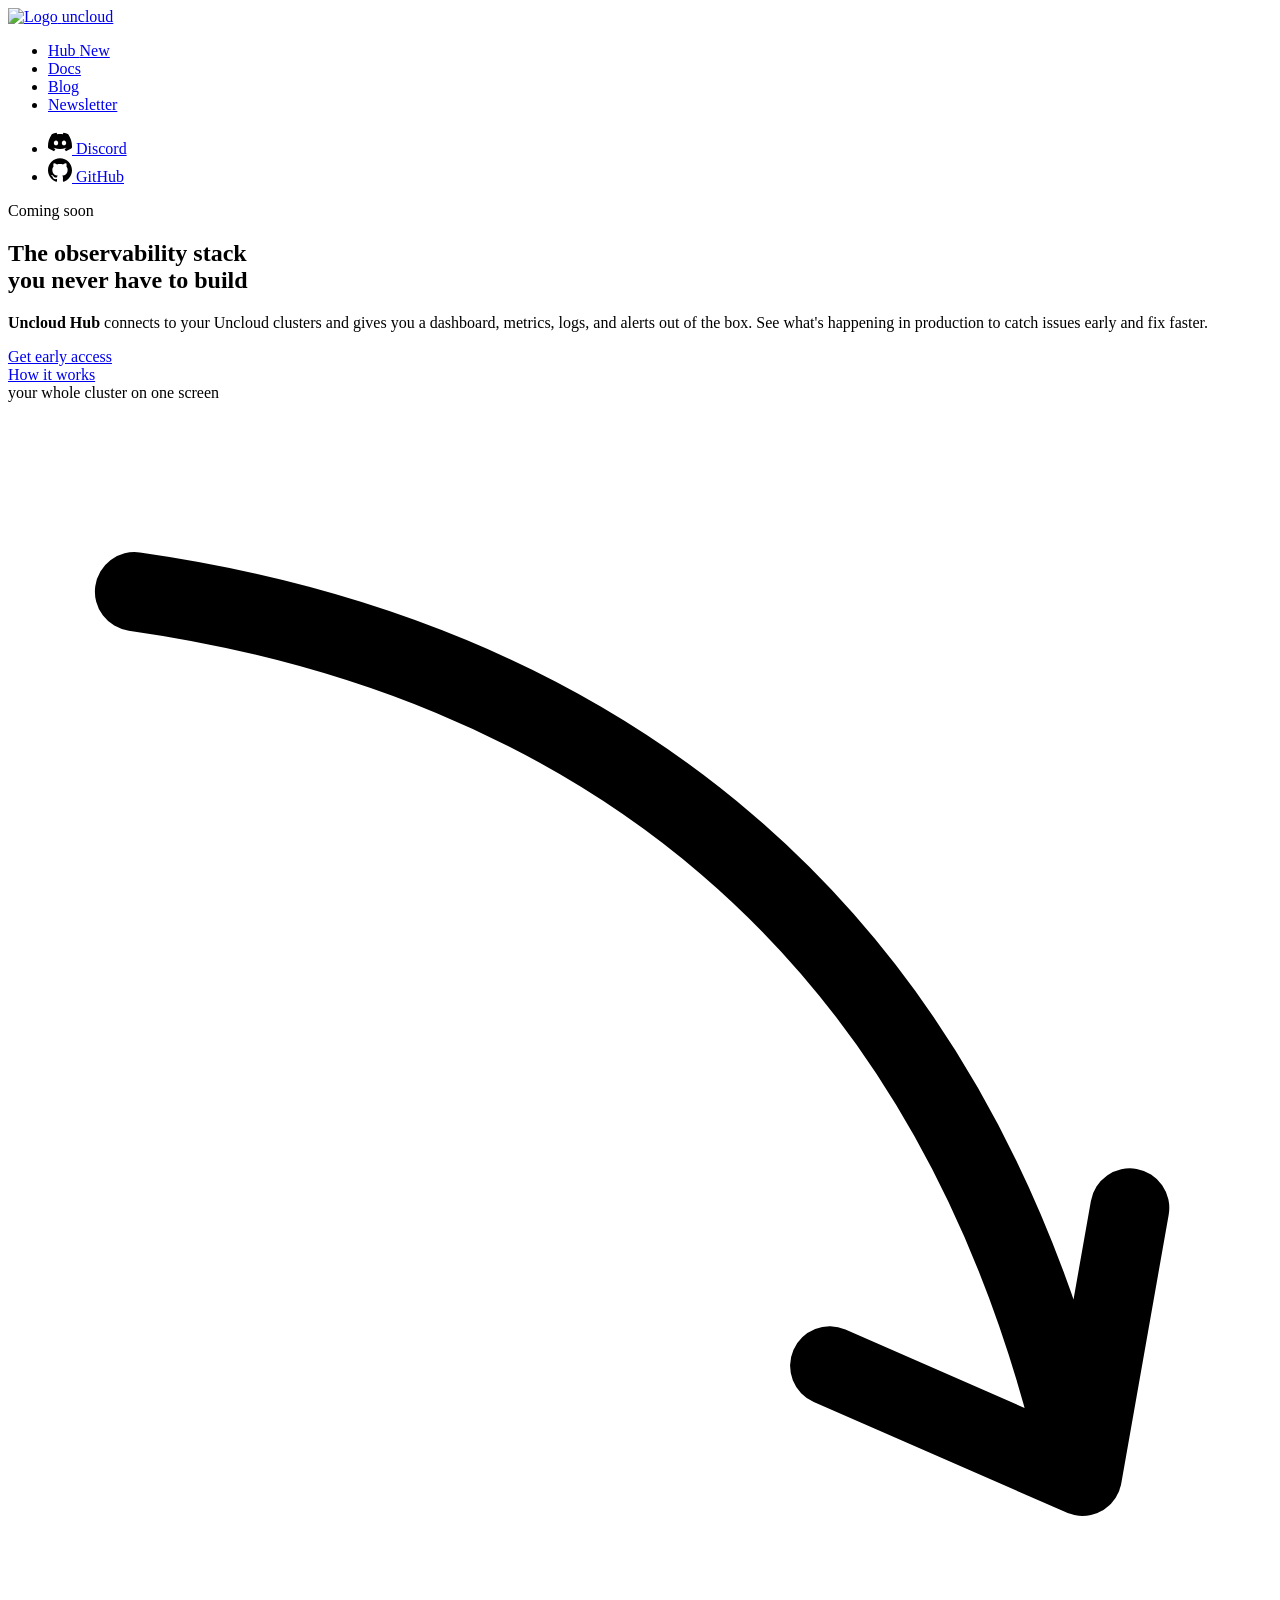
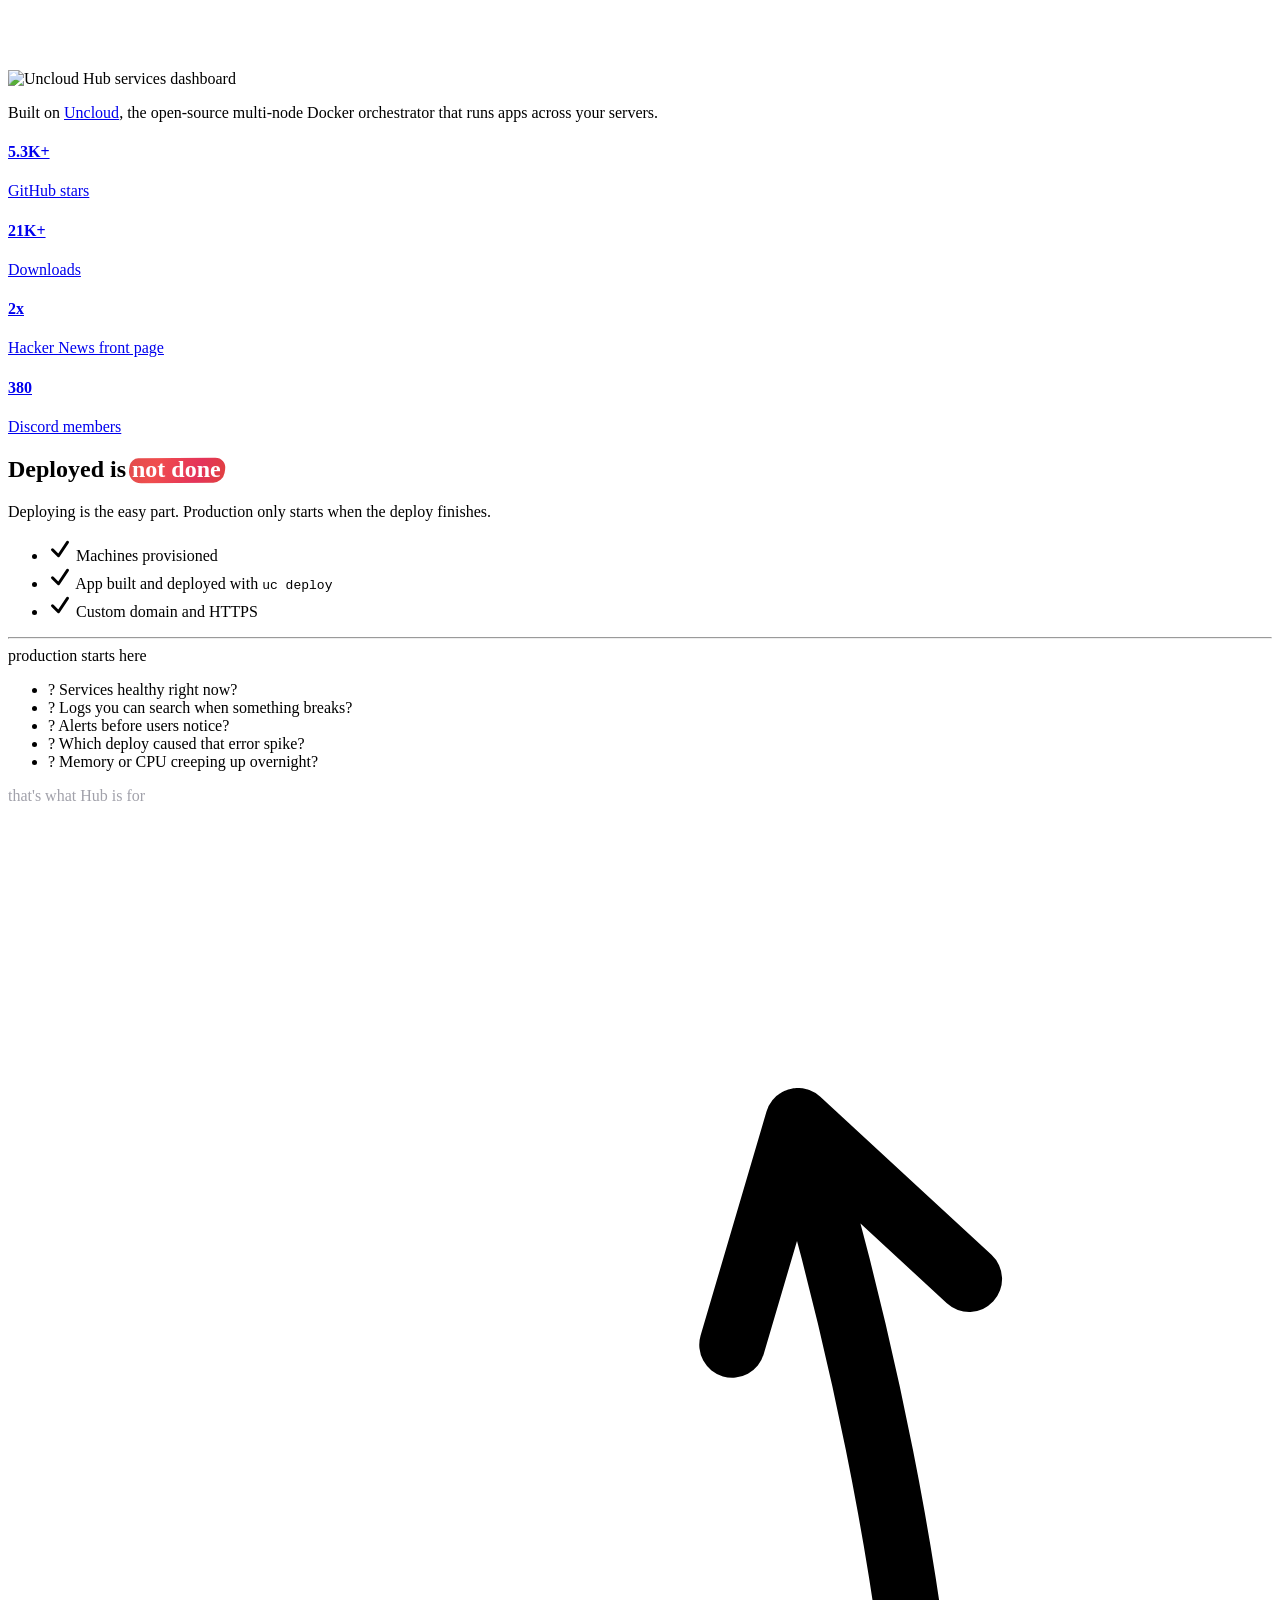
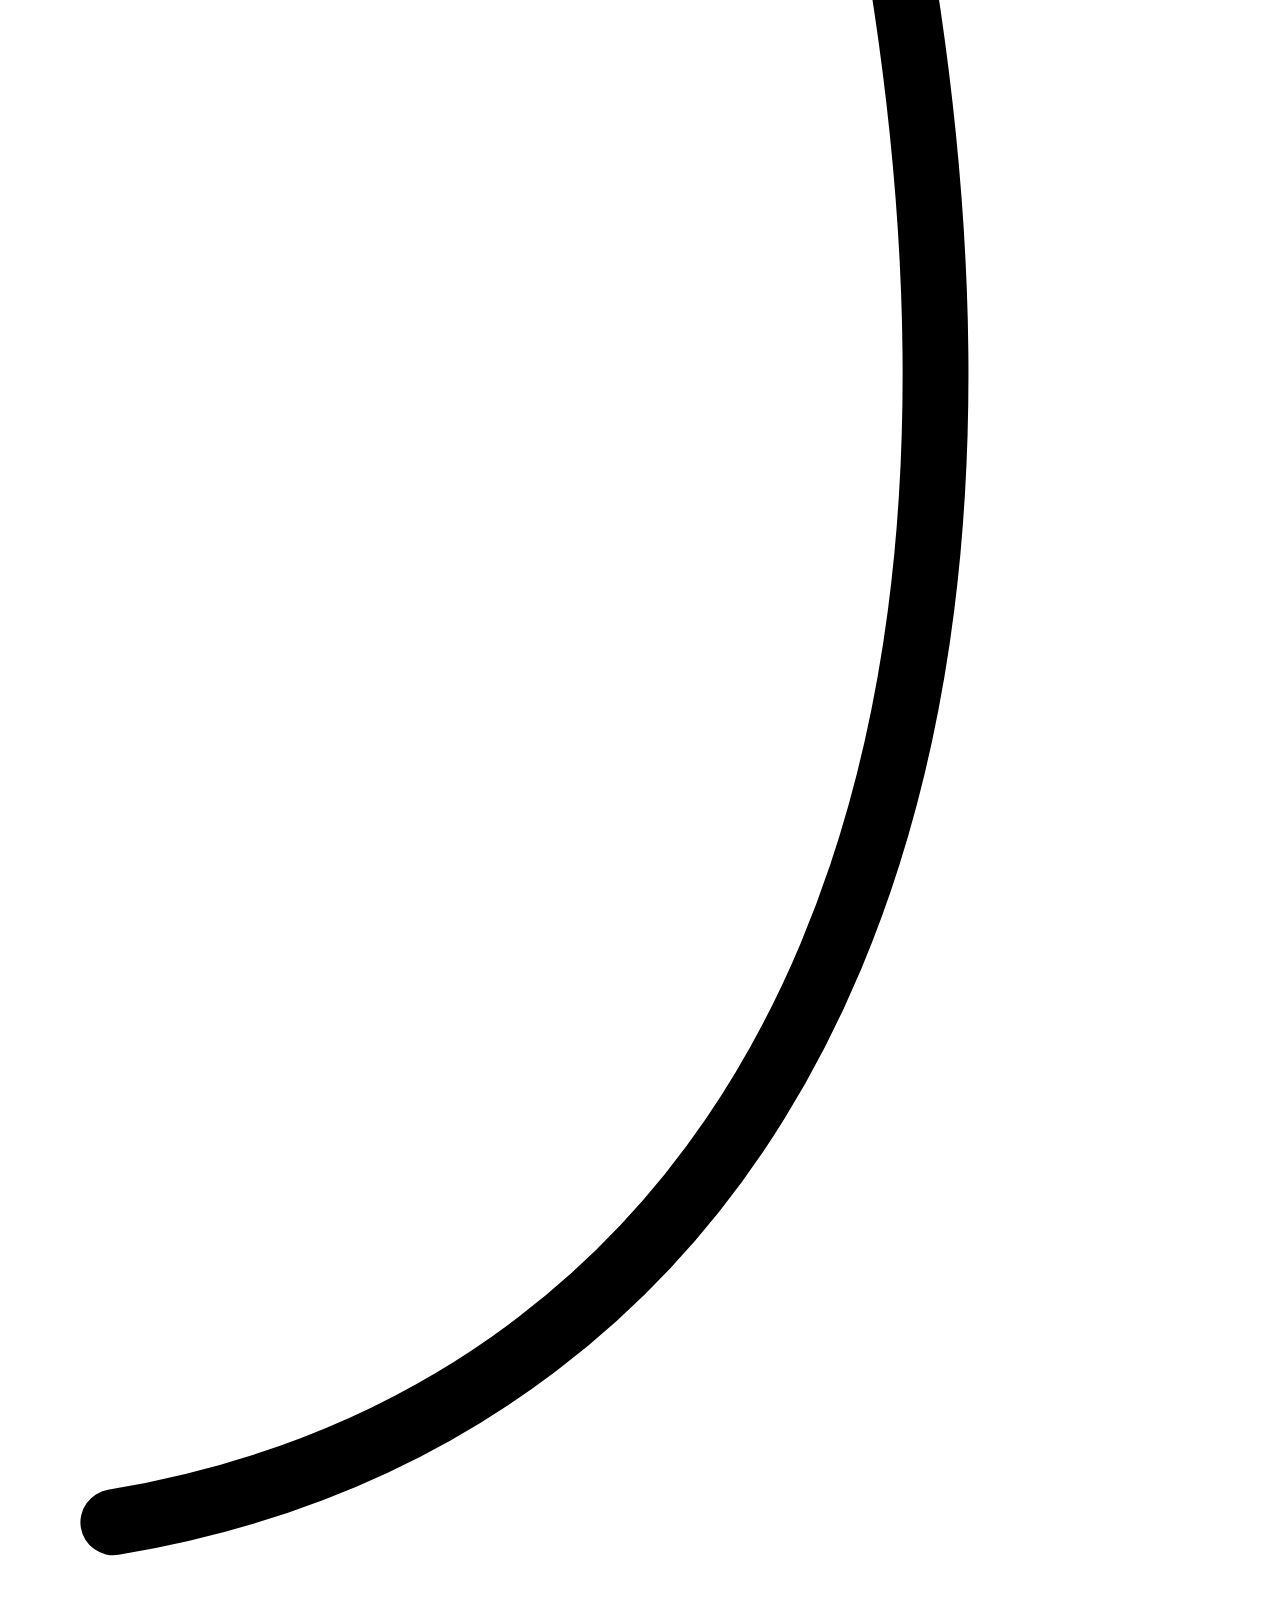
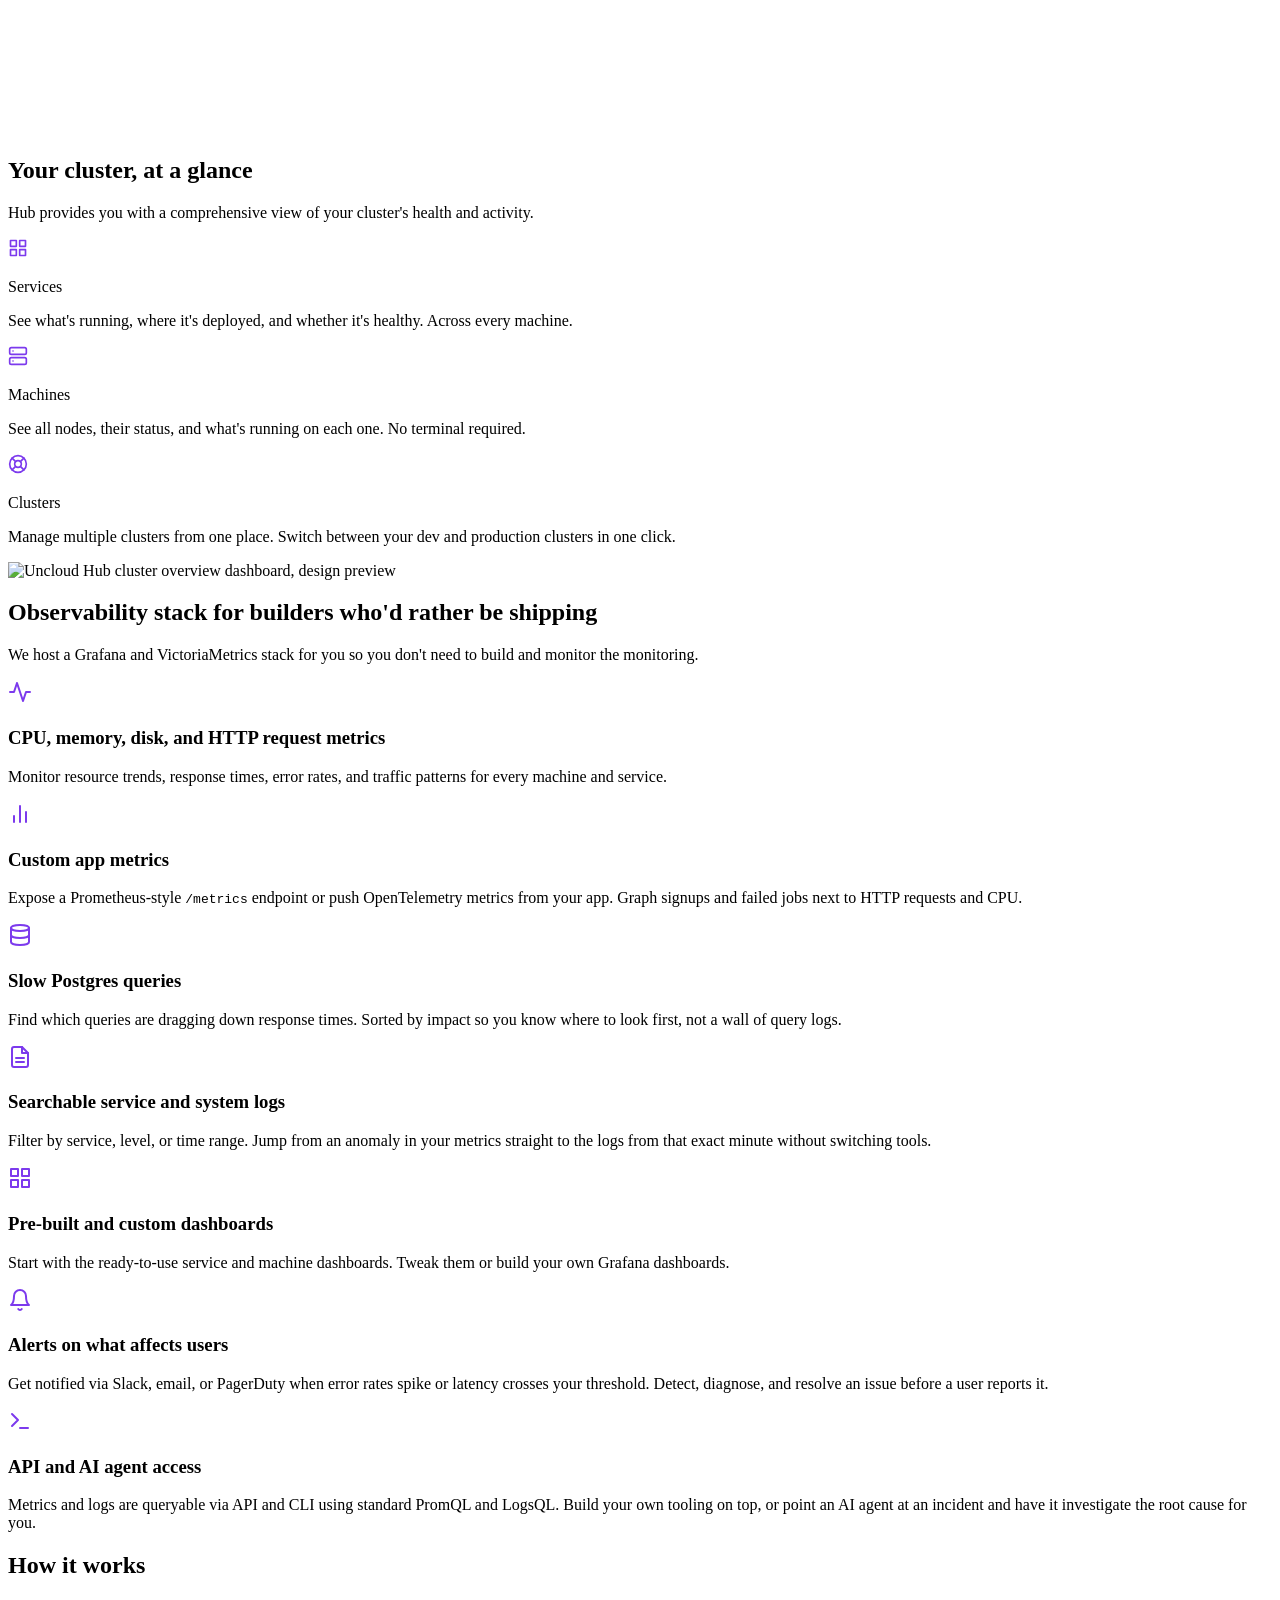
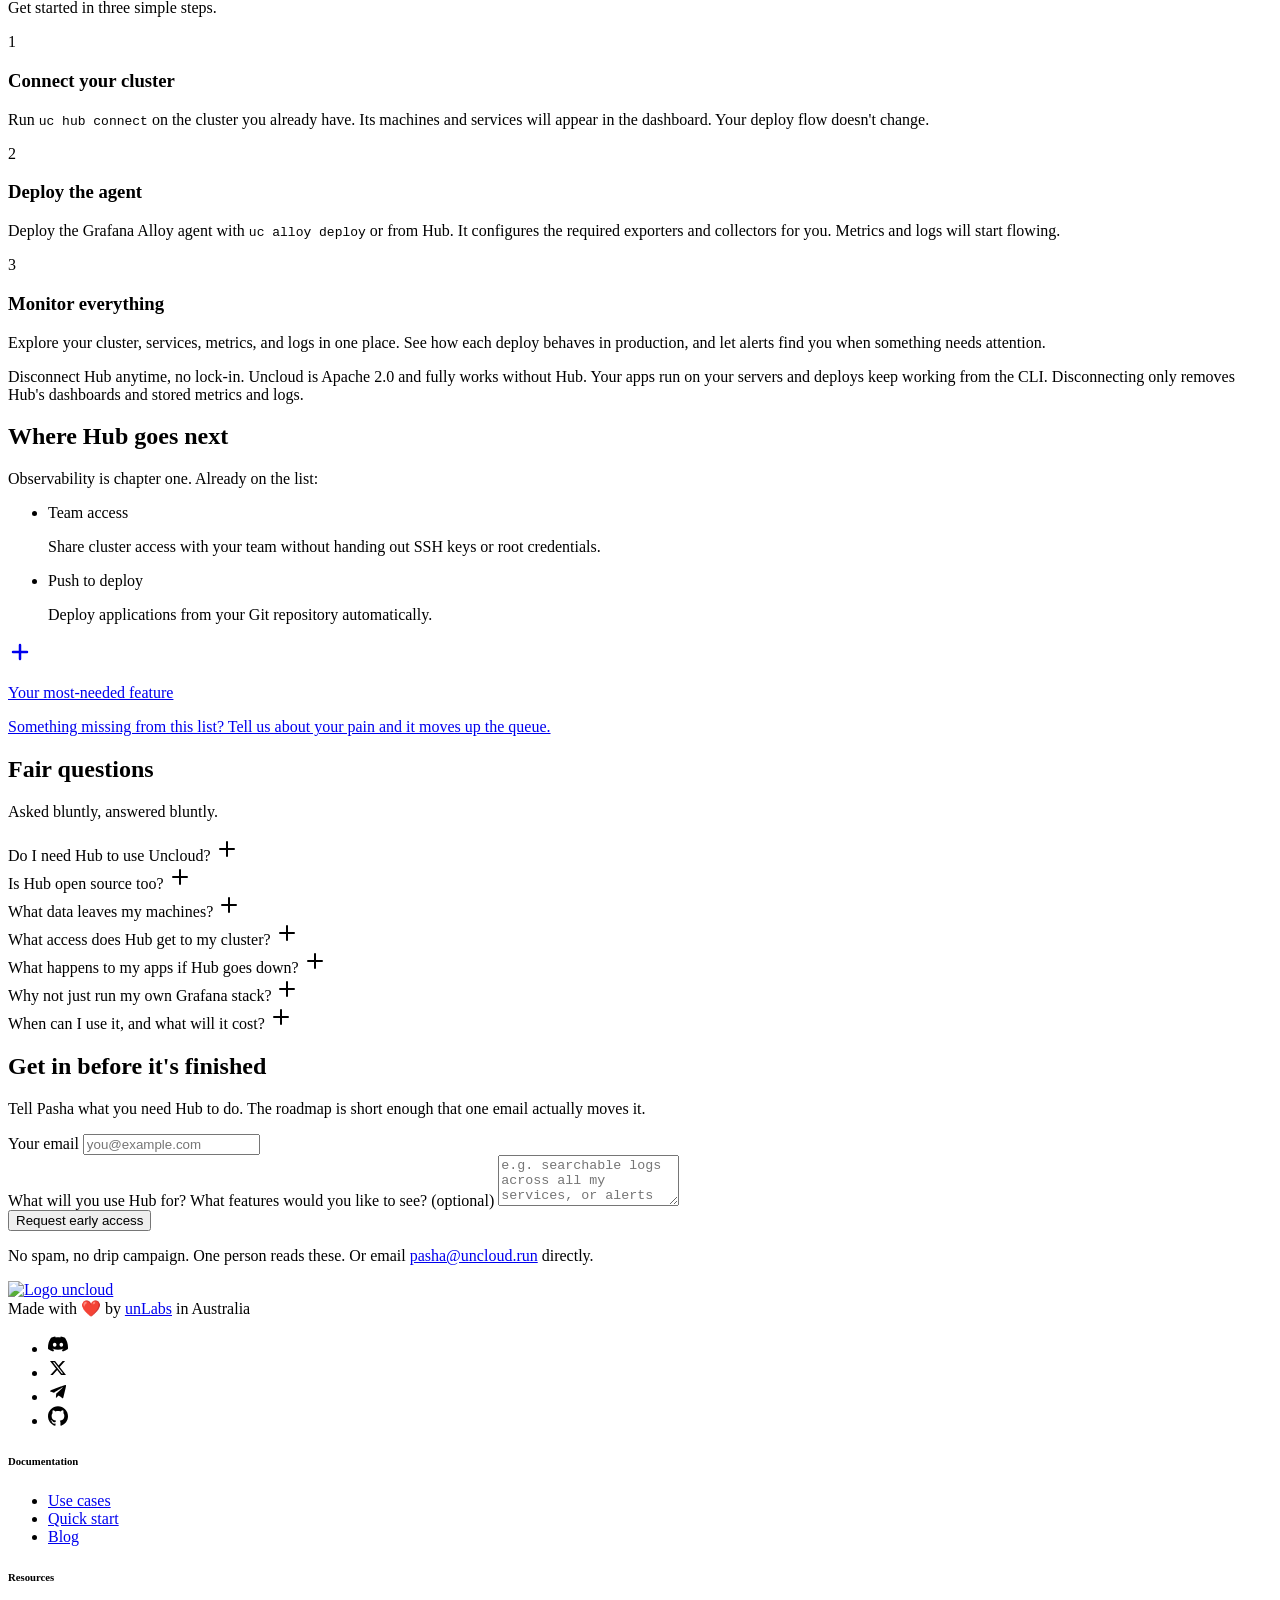
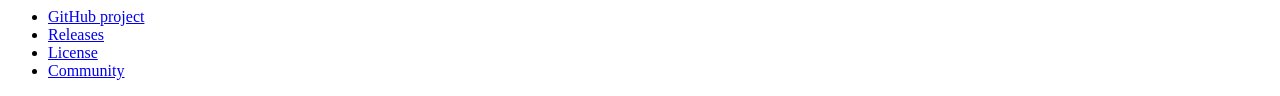
==== website/landing/hub.html @ d670d188 "website: add new Hub page" ====
<!DOCTYPE html>
<html lang="en">

<head>
    <meta charset="utf-8">
    <title>Uncloud Hub | The observability stack you never have to build</title>
    <meta name="description"
          content="Uncloud Hub will add a dashboard, metrics, logs, and alerts to the Uncloud clusters you already run. Skip the weekend of wiring Prometheus, Loki, and Grafana. Join the early access list.">
    <meta name="viewport" content="width=device-width,initial-scale=1">
    <link href="./style.css" rel="stylesheet">
    <link rel="apple-touch-icon" href="./images/apple-touch-icon.png" sizes="180x180"/>
    <link rel="icon" type="image/svg+xml" href="./images/logo.svg"/>
    <link rel="alternate icon" type="image/png" href="./images/favicon.png" sizes="96x96"/>

    <!-- OpenGraph tags for social media -->
    <meta property="og:title"
          content="Uncloud Hub | The observability stack you never have to build"/>
    <meta property="og:description"
          content="Uncloud Hub will add a dashboard, metrics, logs, and alerts to the Uncloud clusters you already run. Skip the weekend of wiring Prometheus, Loki, and Grafana. Join the early access list."/>
    <meta property="og:image" content="https://uncloud.run/images/logo-wide.png"/>
    <meta property="og:image:alt" content="Uncloud Hub - Observability for self-hosted apps"/>
    <meta property="og:url" content="https://uncloud.run/hub"/>
    <meta property="og:type" content="website"/>
    <meta property="og:site_name" content="Uncloud"/>
    <!-- Twitter card tags -->
    <meta property="twitter:domain" content="uncloud.run">
    <meta property="twitter:url" content="https://uncloud.run/hub">
    <meta name="twitter:card" content="summary_large_image">
    <meta name="twitter:title"
          content="Uncloud Hub | The observability stack you never have to build">
    <meta name="twitter:description"
          content="Uncloud Hub will add a dashboard, metrics, logs, and alerts to the Uncloud clusters you already run. Skip the weekend of wiring Prometheus, Loki, and Grafana. Join the early access list.">
    <meta name="twitter:image" content="https://uncloud.run/images/logo-wide.png">
    <meta name="twitter:image:alt" content="Uncloud Hub - Observability for self-hosted apps">
    <style>
        /* Prevent decorative inline SVGs from appearing full screen if styles fail to size them. */
        svg {
            max-width: 24px;
            max-height: 24px;
        }

        /* Decorative SVGs opt out of the guard above. */
        svg.svg-free {
            max-width: none;
            max-height: none;
        }

        /* Handwritten note variant for dark sections (overrides the .hw-note color). */
        .hw-note-light {
            color: #a1a1aa;
        }

        /* Red marker highlight: a hand-swiped stroke with uneven rounded edges.
           The isolation keeps the negative z-index swipe above section backgrounds. */
        .marker-red {
            position: relative;
            white-space: nowrap;
            color: #fff;
            isolation: isolate;
        }

        .marker-red::before {
            content: "";
            position: absolute;
            z-index: -1;
            inset: 0.08em -0.18em -0.02em -0.14em;
            background: linear-gradient(100deg,
            rgba(220, 38, 38, 0.82) 0%,
            rgba(239, 68, 68, 0.95) 28%,
            rgba(225, 29, 72, 0.9) 72%,
            rgba(220, 38, 38, 0.88) 100%);
            border-radius: 0.3em 0.5em 0.4em 0.6em;
            transform: skew(-10deg) rotate(-0.5deg);
        }

        html {
            scroll-behavior: smooth;
        }

        /* Hide the default disclosure marker on FAQ items across browsers. */
        details.faq-item > summary {
            list-style: none;
        }

        details.faq-item > summary::-webkit-details-marker {
            display: none;
        }

        details.faq-item[open] .faq-plus {
            transform: rotate(45deg);
        }
    </style>
</head>

<body class="font-inter antialiased bg-white text-zinc-900 tracking-tight">

<!-- Page wrapper -->
<div class="flex flex-col min-h-screen overflow-hidden supports-[overflow:clip]:overflow-clip">

    <!-- Site header -->
    <header class="absolute top-2 md:top-6 w-full z-30">
        <div class="max-w-6xl mx-auto px-4 sm:px-6">
            <div class="flex items-center justify-between h-14">
                <!-- Site branding -->
                <div class="shrink-0 mr-4">
                    <a class="flex items-center" href="/">
                        <img class="w-8 h-8 rounded-lg shadow-sm shadow-zinc-950/20" src="./images/logo.svg" alt="Logo"
                             width="32" height="32">
                        <span class="ml-2 font-semibold text-lg text-zinc-900">uncloud</span>
                    </a>
                </div>

                <!-- Navigation links -->
                <nav class="flex grow">
                    <!-- Left side navigation -->
                    <ul class="flex items-center">
                        <li>
                            <a class="text-sm font-medium text-zinc-500 hover:text-zinc-900 px-2 sm:px-5 py-2 transition inline-flex items-center"
                               href="/hub">
                                Hub
                                <span class="inline-block ml-1 -translate-y-1.5 -rotate-[8deg] text-[10px] font-semibold uppercase tracking-wide text-violet-700 bg-violet-100 px-1.5 py-0.5 rounded">
                                    New
                                </span>
                            </a>
                        </li>
                        <li>
                            <a class="text-sm font-medium text-zinc-500 hover:text-zinc-900 px-2 sm:px-5 py-2 transition"
                               href="/docs">Docs</a>
                        </li>
                        <li>
                            <a class="text-sm font-medium text-zinc-500 hover:text-zinc-900 px-2 sm:px-5 py-2 transition"
                               href="/blog">Blog</a>
                        </li>
                        <!-- Hidden on small screens to keep the nav from overflowing at 390px. -->
                        <li class="hidden md:block">
                            <a class="text-sm font-medium text-zinc-500 hover:text-zinc-900 px-2 sm:px-5 py-2 transition"
                               href="https://psviderski.substack.com/" target="_blank">Newsletter</a>
                        </li>
                    </ul>
                    <!-- Right side navigation -->
                    <ul class="flex grow justify-end items-center shrink-0">
                        <li>
                            <a class="text-sm font-medium text-zinc-500 hover:text-zinc-900 px-2 sm:px-5 py-2 flex items-center transition"
                               href="https://discord.gg/eR35KQJhPu">
                                <svg class="w-4 h-4 sm:mr-1 fill-current" xmlns="http://www.w3.org/2000/svg"
                                     viewBox="0 0 24 24">
                                    <path d="M20.317 4.3698a19.7913 19.7913 0 00-4.8851-1.5152.0741.0741 0 00-.0785.0371c-.211.3753-.4447.8648-.6083 1.2495-1.8447-.2762-3.68-.2762-5.4868 0-.1636-.3933-.4058-.8742-.6177-1.2495a.077.077 0 00-.0785-.037 19.7363 19.7363 0 00-4.8852 1.515.0699.0699 0 00-.0321.0277C.5334 9.0458-.319 13.5799.0992 18.0578a.0824.0824 0 00.0312.0561c2.0528 1.5076 4.0413 2.4228 5.9929 3.0294a.0777.0777 0 00.0842-.0276c.4616-.6304.8731-1.2952 1.226-1.9942a.076.076 0 00-.0416-.1057c-.6528-.2476-1.2743-.5495-1.8722-.8923a.077.077 0 01-.0076-.1277c.1258-.0943.2517-.1923.3718-.2914a.0743.0743 0 01.0776-.0105c3.9278 1.7933 8.18 1.7933 12.0614 0a.0739.0739 0 01.0785.0095c.1202.099.246.1981.3728.2924a.077.077 0 01-.0066.1276 12.2986 12.2986 0 01-1.873.8914.0766.0766 0 00-.0407.1067c.3604.698.7719 1.3628 1.225 1.9932a.076.076 0 00.0842.0286c1.961-.6067 3.9495-1.5219 6.0023-3.0294a.077.077 0 00.0313-.0552c.5004-5.177-.8382-9.6739-3.5485-13.6604a.061.061 0 00-.0312-.0286zM8.02 15.3312c-1.1825 0-2.1569-1.0857-2.1569-2.419 0-1.3332.9555-2.4189 2.157-2.4189 1.2108 0 2.1757 1.0952 2.1568 2.419 0 1.3332-.9555 2.4189-2.1569 2.4189zm7.9748 0c-1.1825 0-2.1569-1.0857-2.1569-2.419 0-1.3332.9554-2.4189 2.1569-2.4189 1.2108 0 2.1757 1.0952 2.1568 2.419 0 1.3332-.946 2.4189-2.1568 2.4189Z"/>
                                </svg>
                                <span class="ml-1 hidden sm:inline">Discord</span>
                            </a>
                        </li>
                        <li>
                            <a class="text-sm font-medium text-zinc-500 hover:text-zinc-900 px-1 sm:px-5 py-2 flex items-center transition"
                               href="https://github.com/psviderski/uncloud">
                                <svg class="w-4 h-4 sm:mr-1 fill-current" xmlns="http://www.w3.org/2000/svg"
                                     viewBox="0 0 24 24">
                                    <path d="M12 .297c-6.63 0-12 5.373-12 12 0 5.303 3.438 9.8 8.205 11.385.6.113.82-.258.82-.577 0-.285-.01-1.04-.015-2.04-3.338.724-4.042-1.61-4.042-1.61C4.422 18.07 3.633 17.7 3.633 17.7c-1.087-.744.084-.729.084-.729 1.205.084 1.838 1.236 1.838 1.236 1.07 1.835 2.809 1.305 3.495.998.108-.776.417-1.305.76-1.605-2.665-.3-5.466-1.332-5.466-5.93 0-1.31.465-2.38 1.235-3.22-.135-.303-.54-1.523.105-3.176 0 0 1.005-.322 3.3 1.23.96-.267 1.98-.399 3-.405 1.02.006 2.04.138 3 .405 2.28-1.552 3.285-1.23 3.285-1.23.645 1.653.24 2.873.12 3.176.765.84 1.23 1.91 1.23 3.22 0 4.61-2.805 5.625-5.475 5.92.42.36.81 1.096.81 2.22 0 1.606-.015 2.896-.015 3.286 0 .315.21.69.825.57C20.565 22.092 24 17.592 24 12.297c0-6.627-5.373-12-12-12"/>
                                </svg>
                                <span class="ml-1 hidden sm:inline">GitHub</span>
                                <!-- Populated only when the star count is successfully fetched from the GitHub API. -->
                                <span class="js-github-stars text-zinc-400 ml-1 hidden sm:inline tabular-nums"></span>
                            </a>
                        </li>
                    </ul>
                </nav>
            </div>
        </div>
    </header>

    <!-- Page content -->
    <main class="grow">

        <!-- Hero -->
        <section
                class="relative before:absolute before:inset-0 before:h-80 before:pointer-events-none before:bg-gradient-to-b before:from-zinc-100 before:-z-10">
            <div class="pt-32 pb-12 md:pt-40 md:pb-20">
                <!-- Section content -->
                <div class="px-4 sm:px-6">
                    <div class="max-w-3xl mx-auto">
                        <div class="text-center pb-12 md:pb-16">
                            <!-- Eyebrow -->
                            <!-- Eyebrow: quiet tracked mono kicker, no container. -->
                            <p class="mb-5 font-mono text-xs font-medium uppercase tracking-[0.25em] text-violet-600">
                                Coming soon
                            </p>
                            <h1 class="font-inter-tight text-4xl md:text-6xl font-extrabold bg-clip-text text-transparent bg-gradient-to-r from-zinc-500 via-zinc-900 to-zinc-900 pb-4">
                                The observability stack<br class="max-md:hidden">
                                <span class="text-violet-600">you never have to build</span>
                            </h1>
                            <p class="text-lg text-zinc-500 mb-8">
                                <b>Uncloud Hub</b> connects to your Uncloud clusters and gives you a dashboard,
                                metrics, logs, and alerts out of the box. See what's happening in production to catch
                                issues early and fix faster.
                            </p>
                            <div class="max-w-xs mx-auto sm:max-w-none sm:inline-flex sm:justify-center space-y-4 sm:space-y-0 sm:space-x-4">
                                <div>
                                    <a class="btn text-zinc-100 bg-zinc-900 hover:bg-zinc-800 w-full shadow"
                                       href="#early-access">
                                        Get early access
                                    </a>
                                </div>
                                <div>
                                    <a class="btn text-zinc-600 bg-white hover:text-zinc-900 w-full shadow flex items-center justify-center"
                                       href="#how-it-works">
                                        How it works
                                    </a>
                                </div>
                            </div>
                        </div>
                    </div>
                </div>

                <!-- Hero image -->
                <div class="max-w-6xl mx-auto px-4 sm:px-6 pb-12 md:pb-20">
                    <div class="flex justify-center relative before:absolute before:-top-12 before:w-96 before:h-96 before:bg-violet-700 before:opacity-[.15] before:rounded-full before:blur-3xl before:-z-10">
                        <div class="hidden md:block absolute -top-9 left-16 lg:left-32 z-10">
                            <span class="hw-note inline-block -rotate-3 text-zinc-600">your whole cluster on one screen</span>
                            <svg class="svg-free inline-block w-10 h-10 ml-1 translate-y-4 text-zinc-400"
                                 viewBox="0 0 40 40" fill="none" xmlns="http://www.w3.org/2000/svg" aria-hidden="true">
                                <path d="M4 6c14 2 26 10 30 28M34 34l-8-3.5M34 34l1.5-8.5" stroke="currentColor"
                                      stroke-width="2.5" stroke-linecap="round" stroke-linejoin="round"></path>
                            </svg>
                        </div>
                        <img class="rounded-lg shadow-2xl" src="./images/hub-hero.webp" width="2560" height="1520"
                             alt="Uncloud Hub services dashboard">
                    </div>
                </div>

                <!-- Trust / stats -->
                <div class="max-w-6xl mx-auto px-4 sm:px-6">
                    <p class="text-center text-base text-zinc-500 mb-8">
                        Built on <a class="underline hover:text-zinc-900" href="/">Uncloud</a>,
                        the open-source multi-node Docker orchestrator that runs apps across your servers.
                    </p>
                    <div class="max-w-sm mx-auto grid grid-cols-2 gap-8 sm:gap-12 md:grid-cols-4 md:-mx-5 md:gap-0 items-start md:max-w-none">

                        <!-- GitHub stars -->
                        <a href="https://github.com/psviderski/uncloud" target="_blank" rel="noopener"
                           class="group block relative text-center md:px-5 after:hidden md:after:block after:absolute after:right-0 after:top-1/2 after:-translate-y-1/2 after:w-px after:h-8 after:border-l after:border-zinc-300 after:border-dashed last:after:hidden">
                            <h4 class="font-inter-tight text-2xl md:text-3xl font-bold tabular-nums mb-2"><span
                                    x-data="counter(githubStarsK)" x-text="counterValue">5.3</span>K+</h4>
                            <p class="text-zinc-500 transition-colors group-hover:text-zinc-800">GitHub
                                stars</p>
                        </a>

                        <!-- Downloads -->
                        <a href="https://github.com/psviderski/uncloud/releases" target="_blank" rel="noopener"
                           class="group block relative text-center md:px-5 after:hidden md:after:block after:absolute after:right-0 after:top-1/2 after:-translate-y-1/2 after:w-px after:h-8 after:border-l after:border-zinc-300 after:border-dashed last:after:hidden">
                            <h4 class="font-inter-tight text-2xl md:text-3xl font-bold tabular-nums mb-2"><span
                                    x-data="counter(downloadsK)" x-text="counterValue">21</span>K+</h4>
                            <p class="text-zinc-500 transition-colors group-hover:text-zinc-800">Downloads</p>
                        </a>

                        <!-- Hacker News front-page -->
                        <a href="https://hn.algolia.com/?q=uncloud" target="_blank" rel="noopener"
                           class="group block relative text-center md:px-5 after:hidden md:after:block after:absolute after:right-0 after:top-1/2 after:-translate-y-1/2 after:w-px after:h-8 after:border-l after:border-zinc-300 after:border-dashed last:after:hidden">
                            <h4 class="font-inter-tight text-2xl md:text-3xl font-bold tabular-nums mb-2"><span
                                    x-data="counter(2)" x-text="counterValue">2</span>x</h4>
                            <p class="text-zinc-500 transition-colors group-hover:text-zinc-800">Hacker News
                                front page</p>
                        </a>

                        <!-- Discord members. -->
                        <a href="https://uncloud.run/discord" target="_blank" rel="noopener"
                           class="group block relative text-center md:px-5 after:hidden md:after:block after:absolute after:right-0 after:top-1/2 after:-translate-y-1/2 after:w-px after:h-8 after:border-l after:border-zinc-300 after:border-dashed last:after:hidden">
                            <h4 class="font-inter-tight text-2xl md:text-3xl font-bold tabular-nums mb-2"><span
                                    x-data="counter(380)" x-text="counterValue">380</span></h4>
                            <p class="text-zinc-500 transition-colors group-hover:text-zinc-800">Discord
                                members</p>
                        </a>

                    </div>

                </div>
            </div>
        </section>

        <!-- Day-2 problem: deploying is the easy part, running it is the job. -->
        <section id="not-done" class="relative bg-zinc-900">
            <div class="py-12 md:py-20">
                <div class="max-w-6xl mx-auto px-4 sm:px-6">

                    <!-- Section heading -->
                    <div class="max-w-3xl mx-auto text-center pb-12 md:pb-16">
                        <h2 class="font-inter-tight text-3xl md:text-4xl font-bold text-zinc-100 mb-4">
                            Deployed is <span class="marker-red">not done</span>
                        </h2>
                        <p class="text-lg text-zinc-400">
                            Deploying is the easy part. Production only starts when the deploy finishes.
                        </p>
                    </div>

                    <!-- Launch checklist: setup complete, running it wide open. -->
                    <div class="max-w-xl mx-auto">
                        <div class="rounded-2xl border border-zinc-700/60 bg-zinc-950 overflow-hidden">

                            <!-- The easy part: checked off. -->
                            <ul class="px-5 sm:px-8 py-6 space-y-4">
                                <li class="flex items-center gap-3.5">
                                    <span class="w-7 flex items-center justify-center shrink-0"
                                          aria-hidden="true">
                                        <svg class="w-4 h-4 text-green-400" fill="none" viewBox="0 0 24 24"
                                             stroke="currentColor" stroke-width="3"><path stroke-linecap="round"
                                                                                          stroke-linejoin="round"
                                                                                          d="M4.5 12.75l6 6 9-13.5"/></svg>
                                    </span>
                                    <span class="text-zinc-400">Machines provisioned</span>
                                </li>
                                <li class="flex items-center gap-3.5">
                                    <span class="w-7 flex items-center justify-center shrink-0"
                                          aria-hidden="true">
                                        <svg class="w-4 h-4 text-green-400" fill="none" viewBox="0 0 24 24"
                                             stroke="currentColor" stroke-width="3"><path stroke-linecap="round"
                                                                                          stroke-linejoin="round"
                                                                                          d="M4.5 12.75l6 6 9-13.5"/></svg>
                                    </span>
                                    <span class="text-zinc-400">App built and deployed with
                                        <code class="font-mono text-[13px] text-zinc-300 bg-zinc-800 border border-zinc-700 rounded px-1.5 py-0.5 whitespace-nowrap">uc deploy</code>
                                    </span>
                                </li>
                                <li class="flex items-center gap-3.5">
                                    <span class="w-7 flex items-center justify-center shrink-0"
                                          aria-hidden="true">
                                        <svg class="w-4 h-4 text-green-400" fill="none" viewBox="0 0 24 24"
                                             stroke="currentColor" stroke-width="3"><path stroke-linecap="round"
                                                                                          stroke-linejoin="round"
                                                                                          d="M4.5 12.75l6 6 9-13.5"/></svg>
                                    </span>
                                    <span class="text-zinc-400">Custom domain and HTTPS</span>
                                </li>
                            </ul>

                            <!-- Divider: where the setup guide ends and running in production begins. -->
                            <div class="relative">
                                <hr class="border-t border-dashed border-zinc-700" aria-hidden="true">
                                <span class="absolute left-1/2 top-1/2 -translate-x-1/2 -translate-y-1/2 whitespace-nowrap rounded-full border border-red-500/30 bg-[#200f11] px-3 py-1 font-inter-tight text-[11px] font-semibold uppercase tracking-widest text-red-400">
                                    production starts here
                                </span>
                            </div>

                            <!-- The real work: still open questions. -->
                            <ul class="px-5 sm:px-8 pt-8 pb-6 space-y-4 bg-red-500/5">
                                <li class="flex items-center gap-3.5">
                                    <span class="w-7 flex items-center justify-center shrink-0 text-lg font-semibold text-red-400 leading-none"
                                          aria-hidden="true">?</span>
                                    <span class="text-zinc-100 font-medium">Services healthy right now?</span>
                                </li>
                                <li class="flex items-center gap-3.5">
                                    <span class="w-7 flex items-center justify-center shrink-0 text-lg font-semibold text-red-400 leading-none"
                                          aria-hidden="true">?</span>
                                    <span class="text-zinc-100 font-medium">Logs you can search when something breaks?</span>
                                </li>
                                <li class="flex items-center gap-3.5">
                                    <span class="w-7 flex items-center justify-center shrink-0 text-lg font-semibold text-red-400 leading-none"
                                          aria-hidden="true">?</span>
                                    <span class="text-zinc-100 font-medium">Alerts before users notice?</span>
                                </li>
                                <li class="flex items-center gap-3.5">
                                    <span class="w-7 flex items-center justify-center shrink-0 text-lg font-semibold text-red-400 leading-none"
                                          aria-hidden="true">?</span>
                                    <span class="text-zinc-100 font-medium">Which deploy caused that error spike?</span>
                                </li>
                                <li class="flex items-center gap-3.5">
                                    <span class="w-7 flex items-center justify-center shrink-0 text-lg font-semibold text-red-400 leading-none"
                                          aria-hidden="true">?</span>
                                    <span class="text-zinc-100 font-medium">Memory or CPU creeping up overnight?</span>
                                </li>
                            </ul>
                        </div>

                        <!-- Handwritten bridge: an arrow from the note up into the open questions. -->
                        <p class="relative text-center mt-5">
                            <span class="hw-note hw-note-light inline-block -rotate-2">that's what Hub is for</span>
                            <svg class="svg-free absolute left-1/2 bottom-1 ml-[7.5rem] w-12 h-24 text-zinc-400"
                                 viewBox="0 0 48 96" fill="none" xmlns="http://www.w3.org/2000/svg" aria-hidden="true">
                                <path d="M4 88c24-4 40-28 26-76M30 12l-2.5 8.5M30 12l6.5 6" stroke="currentColor"
                                      stroke-width="2.5" stroke-linecap="round" stroke-linejoin="round"/>
                            </svg>
                        </p>
                    </div>

                </div>
            </div>
        </section>

        <!-- Dashboard overview: what Hub shows you. -->
        <section class="relative bg-white">
            <div class="py-12 md:py-20">
                <div class="max-w-6xl mx-auto px-4 sm:px-6">
                    <div class="max-w-3xl mx-auto text-center pb-12 md:pb-16">
                        <h2 class="font-inter-tight text-3xl md:text-4xl font-bold text-zinc-900 mb-4">
                            Your cluster, at a glance
                        </h2>
                        <p class="text-lg text-zinc-500">
                            Hub provides you with a comprehensive view of your cluster's health and activity.
                        </p>
                    </div>
                    <div class="grid md:grid-cols-[2fr_4.5fr] gap-10 md:gap-16 items-center">
                        <!-- Left: feature list -->
                        <div class="flex flex-col gap-8">
                            <div class="flex items-start gap-4">
                                <div class="w-11 h-11 rounded-xl bg-violet-100 flex items-center justify-center shrink-0">
                                    <svg width="20" height="20" viewBox="0 0 24 24" fill="none" stroke="#7c3aed"
                                         stroke-width="2" stroke-linecap="round" stroke-linejoin="round">
                                        <rect x="3" y="3" width="7" height="7"/>
                                        <rect x="14" y="3" width="7" height="7"/>
                                        <rect x="3" y="14" width="7" height="7"/>
                                        <rect x="14" y="14" width="7" height="7"/>
                                    </svg>
                                </div>
                                <div>
                                    <p class="font-inter-tight font-semibold text-zinc-900 mb-1">Services</p>
                                    <p class="text-sm text-zinc-500 leading-relaxed">See what's running, where it's
                                        deployed, and whether it's healthy. Across every machine.</p>
                                </div>
                            </div>
                            <div class="flex items-start gap-4">
                                <div class="w-11 h-11 rounded-xl bg-violet-100 flex items-center justify-center shrink-0">
                                    <svg width="20" height="20" viewBox="0 0 24 24" fill="none" stroke="#7c3aed"
                                         stroke-width="2" stroke-linecap="round" stroke-linejoin="round">
                                        <rect x="2" y="2" width="20" height="8" rx="2"/>
                                        <rect x="2" y="14" width="20" height="8" rx="2"/>
                                        <line x1="6" y1="6" x2="6.01" y2="6"/>
                                        <line x1="6" y1="18" x2="6.01" y2="18"/>
                                    </svg>
                                </div>
                                <div>
                                    <p class="font-inter-tight font-semibold text-zinc-900 mb-1">Machines</p>
                                    <p class="text-sm text-zinc-500 leading-relaxed">See all nodes, their status, and
                                        what's running on each one. No terminal required.</p>
                                </div>
                            </div>
                            <div class="flex items-start gap-4">
                                <div class="w-11 h-11 rounded-xl bg-violet-100 flex items-center justify-center shrink-0">
                                    <svg width="20" height="20" viewBox="0 0 24 24" fill="none" stroke="#7c3aed"
                                         stroke-width="2" stroke-linecap="round" stroke-linejoin="round">
                                        <circle cx="12" cy="12" r="10"/>
                                        <circle cx="12" cy="12" r="4"/>
                                        <line x1="4.93" y1="4.93" x2="9.17" y2="9.17"/>
                                        <line x1="14.83" y1="14.83" x2="19.07" y2="19.07"/>
                                        <line x1="14.83" y1="9.17" x2="19.07" y2="4.93"/>
                                        <line x1="4.93" y1="19.07" x2="9.17" y2="14.83"/>
                                    </svg>
                                </div>
                                <div>
                                    <p class="font-inter-tight font-semibold text-zinc-900 mb-1">Clusters</p>
                                    <p class="text-sm text-zinc-500 leading-relaxed">Manage multiple clusters from one
                                        place. Switch between your dev and production clusters in one click.</p>
                                </div>
                            </div>
                        </div>
                        <!-- Right: dashboard screenshot -->
                        <div>
                            <div class="rounded-2xl overflow-hidden border border-zinc-200 shadow-xl shadow-zinc-950/10">
                                <img src="images/dashboard-overview.png" width="2880" height="1960"
                                     alt="Uncloud Hub cluster overview dashboard, design preview" class="w-full block">
                            </div>
                        </div>
                    </div>
                </div>
            </div>
        </section>

        <!-- Value stack: what you get. -->
        <section class="relative bg-zinc-50">
            <div class="py-12 md:py-20">
                <div class="max-w-6xl mx-auto px-4 sm:px-6">
                    <div class="max-w-3xl mx-auto text-center pb-12 md:pb-16">
                        <h2 class="font-inter-tight text-3xl md:text-4xl font-bold text-zinc-900 mb-4">
                            Observability stack for builders who'd rather be shipping
                        </h2>
                        <p class="text-lg text-zinc-500">
                            We host a Grafana and VictoriaMetrics stack for you so you don't need to build and monitor
                            the monitoring.
                        </p>
                    </div>

                    <div class="max-w-sm mx-auto md:max-w-none grid gap-5 md:grid-cols-2 lg:grid-cols-3">

                        <!-- HTTP metrics -->
                        <div class="p-6 rounded-xl border border-zinc-200 bg-white">
                            <div class="w-10 h-10 rounded-lg bg-violet-50 flex items-center justify-center mb-4">
                                <svg class="w-5 h-5" viewBox="0 0 24 24" fill="none" stroke="#7c3aed" stroke-width="2"
                                     stroke-linecap="round" stroke-linejoin="round">
                                    <polyline points="22 12 18 12 15 21 9 3 6 12 2 12"/>
                                </svg>
                            </div>
                            <h3 class="font-inter-tight font-semibold text-zinc-900 mb-2">CPU, memory, disk, and HTTP
                                request metrics</h3>
                            <p class="text-sm text-zinc-500 leading-relaxed mb-3">
                                Monitor resource trends, response times, error rates, and traffic patterns for every
                                machine and service.
                            </p>
                        </div>

                        <!-- Custom app metrics -->
                        <div class="p-6 rounded-xl border border-zinc-200 bg-white">
                            <div class="w-10 h-10 rounded-lg bg-violet-50 flex items-center justify-center mb-4">
                                <svg class="w-5 h-5" viewBox="0 0 24 24" fill="none" stroke="#7c3aed" stroke-width="2"
                                     stroke-linecap="round" stroke-linejoin="round">
                                    <line x1="18" y1="20" x2="18" y2="10"/>
                                    <line x1="12" y1="20" x2="12" y2="4"/>
                                    <line x1="6" y1="20" x2="6" y2="14"/>
                                </svg>
                            </div>
                            <h3 class="font-inter-tight font-semibold text-zinc-900 mb-2">Custom app metrics</h3>
                            <p class="text-sm text-zinc-500 leading-relaxed mb-3">
                                Expose a Prometheus-style <code class="font-mono text-zinc-700">/metrics</code> endpoint
                                or push OpenTelemetry metrics from your app. Graph signups and failed jobs next to HTTP
                                requests and CPU.
                            </p>
                        </div>

                        <!-- Slow queries -->
                        <div class="p-6 rounded-xl border border-zinc-200 bg-white">
                            <div class="w-10 h-10 rounded-lg bg-violet-50 flex items-center justify-center mb-4">
                                <svg class="w-5 h-5" viewBox="0 0 24 24" fill="none" stroke="#7c3aed" stroke-width="2"
                                     stroke-linecap="round" stroke-linejoin="round">
                                    <ellipse cx="12" cy="5" rx="9" ry="3"/>
                                    <path d="M21 12c0 1.66-4 3-9 3s-9-1.34-9-3"/>
                                    <path d="M3 5v14c0 1.66 4 3 9 3s9-1.34 9-3V5"/>
                                </svg>
                            </div>
                            <h3 class="font-inter-tight font-semibold text-zinc-900 mb-2">Slow Postgres queries</h3>
                            <p class="text-sm text-zinc-500 leading-relaxed mb-3">
                                Find which queries are dragging down response times. Sorted by impact so you know where
                                to look first, not a wall of query logs.
                            </p>
                        </div>

                        <!-- Logs -->
                        <div class="p-6 rounded-xl border border-zinc-200 bg-white">
                            <div class="w-10 h-10 rounded-lg bg-violet-50 flex items-center justify-center mb-4">
                                <svg class="w-5 h-5" viewBox="0 0 24 24" fill="none" stroke="#7c3aed" stroke-width="2"
                                     stroke-linecap="round" stroke-linejoin="round">
                                    <path d="M14 2H6a2 2 0 0 0-2 2v16a2 2 0 0 0 2 2h12a2 2 0 0 0 2-2V8z"/>
                                    <polyline points="14 2 14 8 20 8"/>
                                    <line x1="16" y1="13" x2="8" y2="13"/>
                                    <line x1="16" y1="17" x2="8" y2="17"/>
                                </svg>
                            </div>
                            <h3 class="font-inter-tight font-semibold text-zinc-900 mb-2">Searchable service and
                                system logs</h3>
                            <p class="text-sm text-zinc-500 leading-relaxed mb-3">
                                Filter by service, level, or time range. Jump from an anomaly in your metrics straight
                                to the logs from that exact minute without switching tools.
                            </p>
                        </div>

                        <!-- Pre-built dashboards -->
                        <div class="p-6 rounded-xl border border-zinc-200 bg-white">
                            <div class="w-10 h-10 rounded-lg bg-violet-50 flex items-center justify-center mb-4">
                                <svg class="w-5 h-5" viewBox="0 0 24 24" fill="none" stroke="#7c3aed" stroke-width="2"
                                     stroke-linecap="round" stroke-linejoin="round">
                                    <rect x="3" y="3" width="7" height="7"/>
                                    <rect x="14" y="3" width="7" height="7"/>
                                    <rect x="3" y="14" width="7" height="7"/>
                                    <rect x="14" y="14" width="7" height="7"/>
                                </svg>
                            </div>
                            <h3 class="font-inter-tight font-semibold text-zinc-900 mb-2">Pre-built and custom
                                dashboards</h3>
                            <p class="text-sm text-zinc-500 leading-relaxed mb-3">
                                Start with the ready-to-use service and machine dashboards. Tweak them or build your own
                                Grafana dashboards.
                            </p>
                        </div>

                        <!-- Alerts -->
                        <div class="p-6 rounded-xl border border-zinc-200 bg-white">
                            <div class="w-10 h-10 rounded-lg bg-violet-50 flex items-center justify-center mb-4">
                                <svg class="w-5 h-5" viewBox="0 0 24 24" fill="none" stroke="#7c3aed" stroke-width="2"
                                     stroke-linecap="round" stroke-linejoin="round">
                                    <path d="M18 8A6 6 0 0 0 6 8c0 7-3 9-3 9h18s-3-2-3-9"/>
                                    <path d="M13.73 21a2 2 0 0 1-3.46 0"/>
                                </svg>
                            </div>
                            <h3 class="font-inter-tight font-semibold text-zinc-900 mb-2">Alerts on what
                                affects users</h3>
                            <p class="text-sm text-zinc-500 leading-relaxed mb-3">
                                Get notified via Slack, email, or PagerDuty when error rates spike or latency crosses
                                your threshold. Detect, diagnose, and resolve an issue before a user reports it.
                            </p>
                        </div>

                        <!-- API and AI agent access: full-width closing card. -->
                        <div class="p-6 rounded-xl border border-zinc-200 bg-white md:col-span-2 lg:col-span-3 md:flex md:items-start md:gap-5">
                            <div class="w-10 h-10 rounded-lg bg-violet-50 flex items-center justify-center mb-4 md:mb-0 shrink-0">
                                <svg class="w-5 h-5" viewBox="0 0 24 24" fill="none" stroke="#7c3aed" stroke-width="2"
                                     stroke-linecap="round" stroke-linejoin="round">
                                    <polyline points="4 17 10 11 4 5"/>
                                    <line x1="12" y1="19" x2="20" y2="19"/>
                                </svg>
                            </div>
                            <div>
                                <h3 class="font-inter-tight font-semibold text-zinc-900 mb-2">API and AI agent
                                    access</h3>
                                <p class="text-sm text-zinc-500 leading-relaxed mb-3 max-w-2xl">
                                    Metrics and logs are queryable via API and CLI using standard PromQL and LogsQL.
                                    Build your own tooling on top, or point an AI agent at an incident and have it
                                    investigate the root cause for you.
                                </p>
                            </div>
                        </div>

                    </div>
                </div>
            </div>
        </section>

        <!-- How it works -->
        <section id="how-it-works" class="relative bg-white">
            <div class="py-12 md:py-20">
                <div class="max-w-6xl mx-auto px-4 sm:px-6">
                    <div class="max-w-3xl mx-auto text-center pb-12 md:pb-16">
                        <h2 class="font-inter-tight text-3xl md:text-4xl font-bold text-zinc-900 mb-4">
                            How it works
                        </h2>
                        <p class="text-lg text-zinc-500">
                            Get started in three simple steps.
                        </p>
                    </div>

                    <div class="max-w-3xl mx-auto grid gap-8 md:grid-cols-3 md:gap-6">
                        <div class="text-center md:text-left">
                            <div class="font-inter-tight text-3xl font-bold text-violet-600 mb-3">1</div>
                            <h3 class="font-inter-tight font-semibold text-zinc-900 mb-2">Connect your cluster</h3>
                            <p class="text-sm text-zinc-500 leading-relaxed">
                                Run <code
                                    class="font-mono text-[13px] text-zinc-700 bg-zinc-100 border border-zinc-200 rounded px-1.5 py-0.5 whitespace-nowrap">uc
                                hub connect</code> on the
                                cluster you already have. Its machines and services will appear in the dashboard. Your
                                deploy flow doesn't change.
                            </p>
                        </div>
                        <div class="text-center md:text-left">
                            <div class="font-inter-tight text-3xl font-bold text-violet-600 mb-3">2</div>
                            <h3 class="font-inter-tight font-semibold text-zinc-900 mb-2">Deploy the agent</h3>
                            <p class="text-sm text-zinc-500 leading-relaxed">
                                Deploy the Grafana Alloy agent with
                                <code class="font-mono text-[13px] text-zinc-700 bg-zinc-100 border border-zinc-200 rounded px-1.5 py-0.5 whitespace-nowrap">uc
                                    alloy deploy</code> or from
                                Hub. It configures the required exporters and collectors for you. Metrics and logs will
                                start flowing.
                            </p>
                        </div>
                        <div class="text-center md:text-left">
                            <div class="font-inter-tight text-3xl font-bold text-violet-600 mb-3">3</div>
                            <h3 class="font-inter-tight font-semibold text-zinc-900 mb-2">Monitor everything</h3>
                            <p class="text-sm text-zinc-500 leading-relaxed">
                                Explore your cluster, services, metrics, and logs in one place. See how each deploy
                                behaves in production, and let alerts find you when something needs attention.
                            </p>
                        </div>
                    </div>

                    <!-- No lock-in note -->
                    <div class="max-w-3xl mx-auto mt-12 md:mt-14 pt-8 border-t border-zinc-200">
                        <p class="text-sm text-zinc-500 leading-relaxed">
                            <span class="font-semibold text-zinc-900">Disconnect Hub anytime, no lock-in.</span>
                            Uncloud is Apache 2.0 and fully works without Hub. Your apps run on your servers and
                            deploys keep working from the CLI. Disconnecting only removes Hub's dashboards and stored
                            metrics and logs.
                        </p>
                    </div>
                </div>
            </div>
        </section>

        <!-- Roadmap -->
        <section class="relative bg-zinc-50">
            <div class="py-12 md:py-20">
                <div class="max-w-6xl mx-auto px-4 sm:px-6">
                    <div class="max-w-2xl mx-auto">

                        <div class="text-center pb-10 md:pb-14">
                            <h2 class="font-inter-tight text-3xl md:text-4xl font-bold text-zinc-900 mb-4">Where Hub
                                goes next</h2>
                            <p class="text-lg text-zinc-500">Observability is chapter one. Already on the list:</p>
                        </div>

                        <ul>
                            <li class="py-5 border-b border-zinc-200 flex items-start gap-4">
                                <span class="w-2 h-2 rounded-full bg-violet-600 shrink-0 mt-2"
                                      aria-hidden="true"></span>
                                <div>
                                    <p class="font-inter-tight font-semibold text-zinc-900 mb-1">Team access</p>
                                    <p class="text-sm text-zinc-500 leading-relaxed">Share cluster access with your team
                                        without handing out SSH keys or root credentials.</p>
                                </div>
                            </li>
                            <li class="py-5 border-b border-zinc-200 flex items-start gap-4">
                                <span class="w-2 h-2 rounded-full bg-violet-600 shrink-0 mt-2"
                                      aria-hidden="true"></span>
                                <div>
                                    <p class="font-inter-tight font-semibold text-zinc-900 mb-1">Push to deploy</p>
                                    <p class="text-sm text-zinc-500 leading-relaxed">Deploy applications from your Git
                                        repository automatically.</p>
                                </div>
                            </li>
                        </ul>

                        <a href="#early-access"
                           class="group flex items-start gap-4 mt-6 border-[1.5px] border-dashed border-violet-300 hover:border-violet-600 rounded-xl p-5 sm:px-6 bg-violet-50/60 hover:bg-violet-100/60 transition-colors">
                            <svg class="w-5 h-5 shrink-0 mt-0.5 text-violet-600" viewBox="0 0 24 24" fill="none"
                                 stroke="currentColor" stroke-width="2.5" stroke-linecap="round" aria-hidden="true">
                                <path d="M12 5v14M5 12h14"/>
                            </svg>
                            <div>
                                <p class="font-inter-tight font-semibold text-violet-700 mb-1">Your most-needed
                                    feature</p>
                                <p class="text-sm text-zinc-500 leading-relaxed">
                                    Something missing from this list? Tell us about your pain and it moves up the
                                    queue.</p>
                            </div>
                        </a>
                    </div>
                </div>
            </div>
        </section>

        <!-- FAQ -->
        <section class="relative bg-white">
            <div class="py-12 md:py-20">
                <div class="max-w-6xl mx-auto px-4 sm:px-6">
                    <div class="max-w-2xl mx-auto">

                        <div class="text-center pb-10 md:pb-14">
                            <h2 class="font-inter-tight text-3xl md:text-4xl font-bold text-zinc-900 mb-4">Fair
                                questions</h2>
                            <p class="text-lg text-zinc-500">Asked bluntly, answered bluntly.</p>
                        </div>

                        <div class="divide-y divide-zinc-200 border-t border-b border-zinc-200">

                            <details class="faq-item group">
                                <summary class="flex items-center justify-between gap-4 py-5 cursor-pointer">
                                    <span class="font-inter-tight font-semibold text-zinc-900">Do I need Hub to use Uncloud?</span>
                                    <span class="faq-plus shrink-0 text-zinc-400 transition-transform"
                                          aria-hidden="true">
                                        <svg class="w-5 h-5" viewBox="0 0 24 24" fill="none" stroke="currentColor"
                                             stroke-width="2" stroke-linecap="round"><line x1="12" y1="5" x2="12"
                                                                                           y2="19"/><line x1="5" y1="12"
                                                                                                          x2="19"
                                                                                                          y2="12"/></svg>
                                    </span>
                                </summary>
                                <p class="text-zinc-500 leading-relaxed pb-5">
                                    No. Uncloud is fully functional on its own, today, from the CLI. Hub adds a web UI
                                    and an observability stack on top. If you never connect Hub, you lose nothing that
                                    exists now.
                                </p>
                            </details>

                            <details class="faq-item group">
                                <summary class="flex items-center justify-between gap-4 py-5 cursor-pointer">
                                    <span class="font-inter-tight font-semibold text-zinc-900">Is Hub open source too?</span>
                                    <span class="faq-plus shrink-0 text-zinc-400 transition-transform"
                                          aria-hidden="true">
                                        <svg class="w-5 h-5" viewBox="0 0 24 24" fill="none" stroke="currentColor"
                                             stroke-width="2" stroke-linecap="round"><line x1="12" y1="5" x2="12"
                                                                                           y2="19"/><line x1="5" y1="12"
                                                                                                          x2="19"
                                                                                                          y2="12"/></svg>
                                    </span>
                                </summary>
                                <p class="text-zinc-500 leading-relaxed pb-5">
                                    No, and no point pretending otherwise. Uncloud, the orchestrator, is Apache 2.0. Hub
                                    is a hosted service built on top.
                                </p>
                            </details>

                            <details class="faq-item group">
                                <summary class="flex items-center justify-between gap-4 py-5 cursor-pointer">
                                    <span class="font-inter-tight font-semibold text-zinc-900">What data leaves my machines?</span>
                                    <span class="faq-plus shrink-0 text-zinc-400 transition-transform"
                                          aria-hidden="true">
                                        <svg class="w-5 h-5" viewBox="0 0 24 24" fill="none" stroke="currentColor"
                                             stroke-width="2" stroke-linecap="round"><line x1="12" y1="5" x2="12"
                                                                                           y2="19"/><line x1="5" y1="12"
                                                                                                          x2="19"
                                                                                                          y2="12"/></svg>
                                    </span>
                                </summary>
                                <p class="text-zinc-500 leading-relaxed pb-5">
                                    Metrics and logs will flow to Hub. Storing, graphing, and searching them is the
                                    whole point of a hosted observability stack. Your apps, code, and databases stay on
                                    your machines. What exactly gets collected and how you control it is being designed
                                    right now, with early access users.
                                </p>
                            </details>

                            <details class="faq-item group">
                                <summary class="flex items-center justify-between gap-4 py-5 cursor-pointer">
                                    <span class="font-inter-tight font-semibold text-zinc-900">What access does Hub get to my cluster?</span>
                                    <span class="faq-plus shrink-0 text-zinc-400 transition-transform"
                                          aria-hidden="true">
                                        <svg class="w-5 h-5" viewBox="0 0 24 24" fill="none" stroke="currentColor"
                                             stroke-width="2" stroke-linecap="round"><line x1="12" y1="5" x2="12"
                                                                                           y2="19"/><line x1="5" y1="12"
                                                                                                          x2="19"
                                                                                                          y2="12"/></svg>
                                    </span>
                                </summary>
                                <p class="text-zinc-500 leading-relaxed pb-5">
                                    The connection model is being designed right now with early access users. The intent
                                    is the minimum Hub needs to do its job: telemetry flowing out, and nothing
                                    controlling your cluster unless you later opt into features like push to deploy.
                                    Uncloud itself never stops working without it.
                                </p>
                            </details>

                            <details class="faq-item group">
                                <summary class="flex items-center justify-between gap-4 py-5 cursor-pointer">
                                    <span class="font-inter-tight font-semibold text-zinc-900">What happens to my apps if Hub goes down?</span>
                                    <span class="faq-plus shrink-0 text-zinc-400 transition-transform"
                                          aria-hidden="true">
                                        <svg class="w-5 h-5" viewBox="0 0 24 24" fill="none" stroke="currentColor"
                                             stroke-width="2" stroke-linecap="round"><line x1="12" y1="5" x2="12"
                                                                                           y2="19"/><line x1="5" y1="12"
                                                                                                          x2="19"
                                                                                                          y2="12"/></svg>
                                    </span>
                                </summary>
                                <p class="text-zinc-500 leading-relaxed pb-5">
                                    Nothing. Your apps run on your machines and Uncloud doesn't depend on Hub to
                                    operate. Worst case, you lose the dashboard for a while. Not production.
                                </p>
                            </details>

                            <details class="faq-item group">
                                <summary class="flex items-center justify-between gap-4 py-5 cursor-pointer">
                                    <span class="font-inter-tight font-semibold text-zinc-900">Why not just run my own Grafana stack?</span>
                                    <span class="faq-plus shrink-0 text-zinc-400 transition-transform"
                                          aria-hidden="true">
                                        <svg class="w-5 h-5" viewBox="0 0 24 24" fill="none" stroke="currentColor"
                                             stroke-width="2" stroke-linecap="round"><line x1="12" y1="5" x2="12"
                                                                                           y2="19"/><line x1="5" y1="12"
                                                                                                          x2="19"
                                                                                                          y2="12"/></svg>
                                    </span>
                                </summary>
                                <p class="text-zinc-500 leading-relaxed pb-5">
                                    You can. Grafana, Prometheus, and Loki are excellent, and they'll always work with
                                    Uncloud. Hub is for people who want the graphs without adopting a monitoring stack
                                    as a second hobby. If you enjoy running one, genuinely, carry on.
                                </p>
                            </details>

                            <details class="faq-item group">
                                <summary class="flex items-center justify-between gap-4 py-5 cursor-pointer">
                                    <span class="font-inter-tight font-semibold text-zinc-900">When can I use it, and what will it cost?</span>
                                    <span class="faq-plus shrink-0 text-zinc-400 transition-transform"
                                          aria-hidden="true">
                                        <svg class="w-5 h-5" viewBox="0 0 24 24" fill="none" stroke="currentColor"
                                             stroke-width="2" stroke-linecap="round"><line x1="12" y1="5" x2="12"
                                                                                           y2="19"/><line x1="5" y1="12"
                                                                                                          x2="19"
                                                                                                          y2="12"/></svg>
                                    </span>
                                </summary>
                                <p class="text-zinc-500 leading-relaxed pb-5">
                                    No public date yet. Hub is in active development and everything on this page is a
                                    design preview. Invites go to the early access list as pieces become usable. Pricing
                                    isn't decided, and early access users will see it before anyone is charged a cent.
                                </p>
                            </details>

                        </div>
                    </div>
                </div>
            </div>
        </section>

        <!-- Final CTA: early access -->
        <section id="early-access" class="relative bg-zinc-900">
            <div class="py-16 md:py-24">
                <div class="max-w-6xl mx-auto px-4 sm:px-6">
                    <div class="max-w-lg mx-auto">

                        <div class="text-center pb-10">
                            <h2 class="font-inter-tight text-3xl md:text-4xl font-bold text-white mb-4">
                                Get in before it's finished
                            </h2>
                            <p class="text-lg text-zinc-400">
                                Tell Pasha what you need Hub to do. The roadmap is short enough that one email actually
                                moves it.
                            </p>
                        </div>

                        <form action="/fill-form" method="POST">
                            <div class="mb-4">
                                <label for="hub-email" class="block text-sm font-medium text-zinc-300 mb-1.5">Your
                                    email</label>
                                <input type="email" name="email" id="hub-email" required
                                       placeholder="you@example.com"
                                       class="form-input w-full bg-white border-zinc-700 rounded-lg px-4 py-3 text-sm text-zinc-900">
                            </div>
                            <div class="mb-6">
                                <label for="hub-message" class="block text-sm font-medium text-zinc-300 mb-1.5">
                                    What will you use Hub for? What features would you like to see?
                                    <span class="text-zinc-500 font-normal">(optional)</span>
                                </label>
                                <textarea name="message" id="hub-message" rows="3"
                                          placeholder="e.g. searchable logs across all my services, or alerts when something goes down..."
                                          class="form-textarea w-full bg-white border-zinc-700 rounded-lg px-4 py-3 text-sm text-zinc-900 resize-none"></textarea>
                            </div>
                            <button type="submit"
                                    class="btn text-zinc-900 bg-white hover:bg-zinc-100 w-full shadow font-semibold">
                                Request early access
                            </button>
                        </form>

                        <p class="text-center text-sm text-zinc-400 mt-6">
                            No spam, no drip campaign. One person reads these.
                            Or email <a href="mailto:pasha@uncloud.run"
                                        class="underline hover:text-white transition">pasha@uncloud.run</a> directly.
                        </p>

                    </div>
                </div>
            </div>
        </section>

    </main>

    <!-- Site footer -->
    <footer>
        <div class="max-w-6xl mx-auto px-4 sm:px-6">
            <!-- Top area: Blocks -->
            <div class="grid sm:grid-cols-12 gap-8 py-8 md:py-12 border-t border-zinc-200">
                <!-- 1st block - Brand -->
                <div class="sm:col-span-6 md:col-span-6 lg:col-span-8 max-md:order-1 flex flex-col">
                    <div class="mb-4">
                        <!-- Logo -->
                        <a class="flex items-center" href="index.html">
                            <img class="w-8 h-8 rounded shadow-sm shadow-zinc-950/20" src="./images/logo.svg"
                                 alt="Logo">
                            <span class="ml-2 font-semibold text-lg text-zinc-900">uncloud</span>
                        </a>
                    </div>
                    <div class="grow text-sm text-zinc-500">
                        Made with ❤️ by
                        <a class="underline hover:text-zinc-900" href="https://github.com/unlabs-dev">unLabs</a>
                        in Australia
                    </div>

                    <!-- Social links -->
                    <ul class="flex space-x-4 mt-4 mb-1">
                        <li>
                            <a class="flex justify-center items-center text-zinc-700 hover:text-zinc-900 transition"
                               href="https://discord.gg/eR35KQJhPu" aria-label="Discord">
                                <svg class="fill-current" xmlns="http://www.w3.org/2000/svg" viewBox="0 0 24 24"
                                     width="20"
                                     height="20">
                                    <path d="M20.317 4.3698a19.7913 19.7913 0 00-4.8851-1.5152.0741.0741 0 00-.0785.0371c-.211.3753-.4447.8648-.6083 1.2495-1.8447-.2762-3.68-.2762-5.4868 0-.1636-.3933-.4058-.8742-.6177-1.2495a.077.077 0 00-.0785-.037 19.7363 19.7363 0 00-4.8852 1.515.0699.0699 0 00-.0321.0277C.5334 9.0458-.319 13.5799.0992 18.0578a.0824.0824 0 00.0312.0561c2.0528 1.5076 4.0413 2.4228 5.9929 3.0294a.0777.0777 0 00.0842-.0276c.4616-.6304.8731-1.2952 1.226-1.9942a.076.076 0 00-.0416-.1057c-.6528-.2476-1.2743-.5495-1.8722-.8923a.077.077 0 01-.0076-.1277c.1258-.0943.2517-.1923.3718-.2914a.0743.0743 0 01.0776-.0105c3.9278 1.7933 8.18 1.7933 12.0614 0a.0739.0739 0 01.0785.0095c.1202.099.246.1981.3728.2924a.077.077 0 01-.0066.1276 12.2986 12.2986 0 01-1.873.8914.0766.0766 0 00-.0407.1067c.3604.698.7719 1.3628 1.225 1.9932a.076.076 0 00.0842.0286c1.961-.6067 3.9495-1.5219 6.0023-3.0294a.077.077 0 00.0313-.0552c.5004-5.177-.8382-9.6739-3.5485-13.6604a.061.061 0 00-.0312-.0286zM8.02 15.3312c-1.1825 0-2.1569-1.0857-2.1569-2.419 0-1.3332.9555-2.4189 2.157-2.4189 1.2108 0 2.1757 1.0952 2.1568 2.419 0 1.3332-.9555 2.4189-2.1569 2.4189zm7.9748 0c-1.1825 0-2.1569-1.0857-2.1569-2.419 0-1.3332.9554-2.4189 2.1569-2.4189 1.2108 0 2.1757 1.0952 2.1568 2.419 0 1.3332-.946 2.4189-2.1568 2.4189Z"/>
                                </svg>
                            </a>
                        </li>
                        <li>
                            <a class="flex justify-center items-center text-zinc-700 hover:text-zinc-900 transition"
                               href="https://x.com/psviderski" aria-label="X/Twitter">
                                <svg class="fill-current" xmlns="http://www.w3.org/2000/svg" width="20" height="20">
                                    <path d="m7.063 3 3.495 4.475L14.601 3h2.454l-5.359 5.931L18 17h-4.938l-3.866-4.893L4.771 17H2.316l5.735-6.342L2 3h5.063Zm-.74 1.347H4.866l8.875 11.232h1.36L6.323 4.347Z"/>
                                </svg>
                            </a>
                        </li>
                        <li>
                            <a class="flex justify-center items-center text-zinc-700 hover:text-zinc-900 transition"
                               href="https://t.me/spyyy" aria-label="Telegram">
                                <svg class="fill-current" xmlns="http://www.w3.org/2000/svg" width="20" height="20">
                                    <path d="M17.968 3.276a.338.338 0 0 0-.232-.253 1.192 1.192 0 0 0-.63.045S3.087 8.106 2.286 8.664c-.172.121-.23.19-.259.272-.138.4.293.573.293.573l3.613 1.177a.388.388 0 0 0 .183-.011c.822-.519 8.27-5.222 8.7-5.38.068-.02.118 0 .1.049-.172.6-6.606 6.319-6.64 6.354a.138.138 0 0 0-.05.118l-.337 3.528s-.142 1.1.956 0a30.66 30.66 0 0 1 1.9-1.738c1.242.858 2.58 1.806 3.156 2.3a1 1 0 0 0 .732.283.825.825 0 0 0 .7-.622S17.894 5.292 17.98 3.909c.008-.135.021-.217.021-.317a1.177 1.177 0 0 0-.032-.316Z"/>
                                </svg>
                            </a>
                        </li>
                        <li>
                            <a class="flex justify-center items-center text-zinc-700 hover:text-zinc-900 transition"
                               href="https://github.com/psviderski/uncloud" aria-label="GitHub">
                                <svg class="fill-current" xmlns="http://www.w3.org/2000/svg" viewBox="0 0 24 24"
                                     width="20"
                                     height="20">
                                    <path d="M12 .297c-6.63 0-12 5.373-12 12 0 5.303 3.438 9.8 8.205 11.385.6.113.82-.258.82-.577 0-.285-.01-1.04-.015-2.04-3.338.724-4.042-1.61-4.042-1.61C4.422 18.07 3.633 17.7 3.633 17.7c-1.087-.744.084-.729.084-.729 1.205.084 1.838 1.236 1.838 1.236 1.07 1.835 2.809 1.305 3.495.998.108-.776.417-1.305.76-1.605-2.665-.3-5.466-1.332-5.466-5.93 0-1.31.465-2.38 1.235-3.22-.135-.303-.54-1.523.105-3.176 0 0 1.005-.322 3.3 1.23.96-.267 1.98-.399 3-.405 1.02.006 2.04.138 3 .405 2.28-1.552 3.285-1.23 3.285-1.23.645 1.653.24 2.873.12 3.176.765.84 1.23 1.91 1.23 3.22 0 4.61-2.805 5.625-5.475 5.92.42.36.81 1.096.81 2.22 0 1.606-.015 2.896-.015 3.286 0 .315.21.69.825.57C20.565 22.092 24 17.592 24 12.297c0-6.627-5.373-12-12-12"/>
                                </svg>
                            </a>
                        </li>
                    </ul>
                </div>

                <!-- 2nd block - Documentation -->
                <div class="sm:col-span-6 md:col-span-3 lg:col-span-2">

                    <h6 class="text-sm text-zinc-800 font-medium mb-2">Documentation</h6>
                    <ul class="text-sm space-y-2">
                        <li>
                            <a class="text-zinc-500 hover:text-zinc-900 transition"
                               href="/docs/#use-cases">Use cases</a>
                        </li>
                        <li>
                            <a class="text-zinc-500 hover:text-zinc-900 transition"
                               href="/docs/getting-started/deploy-demo-app">Quick start</a>
                        </li>
                        <li>
                            <a class="text-zinc-500 hover:text-zinc-900 transition"
                               href="/blog">Blog</a>
                        </li>
                    </ul>
                </div>

                <!-- 3rd block - Resources -->
                <div class="sm:col-span-6 md:col-span-3 lg:col-span-2">
                    <h6 class="text-sm text-zinc-800 font-medium mb-2">Resources</h6>
                    <ul class="text-sm space-y-2">
                        <li>
                            <a class="text-zinc-500 hover:text-zinc-900 transition"
                               href="https://github.com/psviderski/uncloud">GitHub project</a>
                        </li>
                        <li>
                            <a class="text-zinc-500 hover:text-zinc-900 transition"
                               href="https://github.com/psviderski/uncloud/releases">Releases</a>
                        </li>
                        <li>
                            <a class="text-zinc-500 hover:text-zinc-900 transition"
                               href="https://github.com/psviderski/uncloud/blob/main/LICENSE">License</a>
                        </li>
                        <li>
                            <a class="text-zinc-500 hover:text-zinc-900 transition"
                               href="https://discord.gg/eR35KQJhPu">Community</a>
                        </li>
                    </ul>
                </div>
            </div>
        </div>
    </footer>

</div>

<script src="./js/vendors/alpinejs.min.js" defer></script>
<script>
    (function () {
        // Fetch the GitHub stars count. Resolves to the live number or null if the request fails.
        const starsPromise = fetch('https://api.github.com/repos/psviderski/uncloud')
            .then(function (res) {
                if (!res.ok) throw new Error('GitHub API ' + res.status);
                return res.json();
            })
            .then(function (data) {
                return typeof data.stargazers_count === 'number' ? data.stargazers_count : null;
            })
            .catch(function () {
                return null;
            });

        starsPromise.then(function (count) {
            if (count === null) return;
            document.querySelectorAll('.js-github-stars').forEach(function (el) {
                el.textContent = formatStars(count);
            });
        });

        function formatStars(count) {
            if (count < 1000) return String(count);
            // Round to one decimal on the nearest 100 (e.g. 5250 -> 5.3k), matching GitHub's rounding.
            return Math.round(count / 100) / 10 + 'k';
        }

        // Stats counter target for GitHub stars, in thousands.
        window.githubStarsK = starsPromise.then(function (count) {
            return count === null ? null : Math.round(count / 100) / 10;
        });

        // Fetch total GitHub downloads via the shields.io badge endpoint.
        // Resolves to the absolute count, or null if the request fails.
        const downloadsPromise = fetch('https://img.shields.io/github/downloads/psviderski/uncloud/total.json')
            .then(function (res) {
                if (!res.ok) throw new Error('shields.io ' + res.status);
                return res.json();
            })
            .then(function (data) {
                // data.value is a formatted string like "21k", "1.2M", or "950".
                const m = /^([\d.]+)\s*([kM]?)/.exec(data.value || '');
                if (!m) return null;
                return parseFloat(m[1]) * {'': 1, k: 1e3, M: 1e6}[m[2]];
            })
            .catch(function () {
                return null;
            });

        // Stats counter target for total downloads, in thousands.
        window.downloadsK = downloadsPromise.then(function (total) {
            return total === null ? null : Math.round(total / 1000);
        });

        // Animate counter.
        document.addEventListener('alpine:init', () => {
            Alpine.data('counter', (target = 0, duration = 2000) => ({
                startTimestamp: null,
                step: null,
                rawValue: 0,
                counterValue: 0,
                target: target,
                precision: 0,
                animationRequestId: null,
                animationCompleted: false,
                observer: null,
                fallback: 0,
                init() {
                    // Capture the static value rendered in the markup as the fallback.
                    this.fallback = parseFloat(this.$el.textContent)
                    // Intersection observer to watch visibility.
                    this.observer = new IntersectionObserver(entries => {
                        entries.forEach(entry => {
                            // Check if element is in view.
                            if (entry.isIntersecting && !this.animationCompleted) {
                                this.startAnimation()
                            }
                        })
                    })
                    this.observer.observe(this.$el)
                },
                startAnimation() {
                    this.observer && this.observer.disconnect() // Animate once, stop further intersection callbacks.
                    Promise.resolve(this.target).then((target) => {
                        // Fall back to the markup value when failed to fetch the up-to-date value.
                        if (!Number.isFinite(target)) target = this.fallback
                        this.precision = (target % 1 === 0) ? 0 : (target.toString().split('.')[1] || '').length
                        // Skip the animation entirely for users who prefer reduced motion.
                        if (window.matchMedia('(prefers-reduced-motion: reduce)').matches) {
                            this.counterValue = target.toFixed(this.precision)
                            this.animationCompleted = true
                            return
                        }
                        this.step = (timestamp) => {
                            if (!this.startTimestamp) this.startTimestamp = timestamp
                            const progress = Math.min((timestamp - this.startTimestamp) / duration, 1)
                            const easedProgress = this.easeOut(progress)
                            this.rawValue = parseFloat((easedProgress * target).toFixed(this.precision))
                            this.counterValue = this.rawValue.toFixed(this.precision)
                            if (progress < 1) {
                                this.animationRequestId = window.requestAnimationFrame(this.step)
                            } else {
                                this.animationCompleted = true
                            }
                        }
                        this.animationRequestId = window.requestAnimationFrame(this.step)
                    })
                },
                easeOut(t) {
                    return 1 - Math.pow(1 - t, 5)
                },
                destroy() {
                    // Detach the handler to avoid memory and side-effect leakage.
                    this.animationRequestId && window.cancelAnimationFrame(this.step)
                    this.observer && this.observer.disconnect()
                },
            }))
        })
    })();
</script>

</body>

</html>
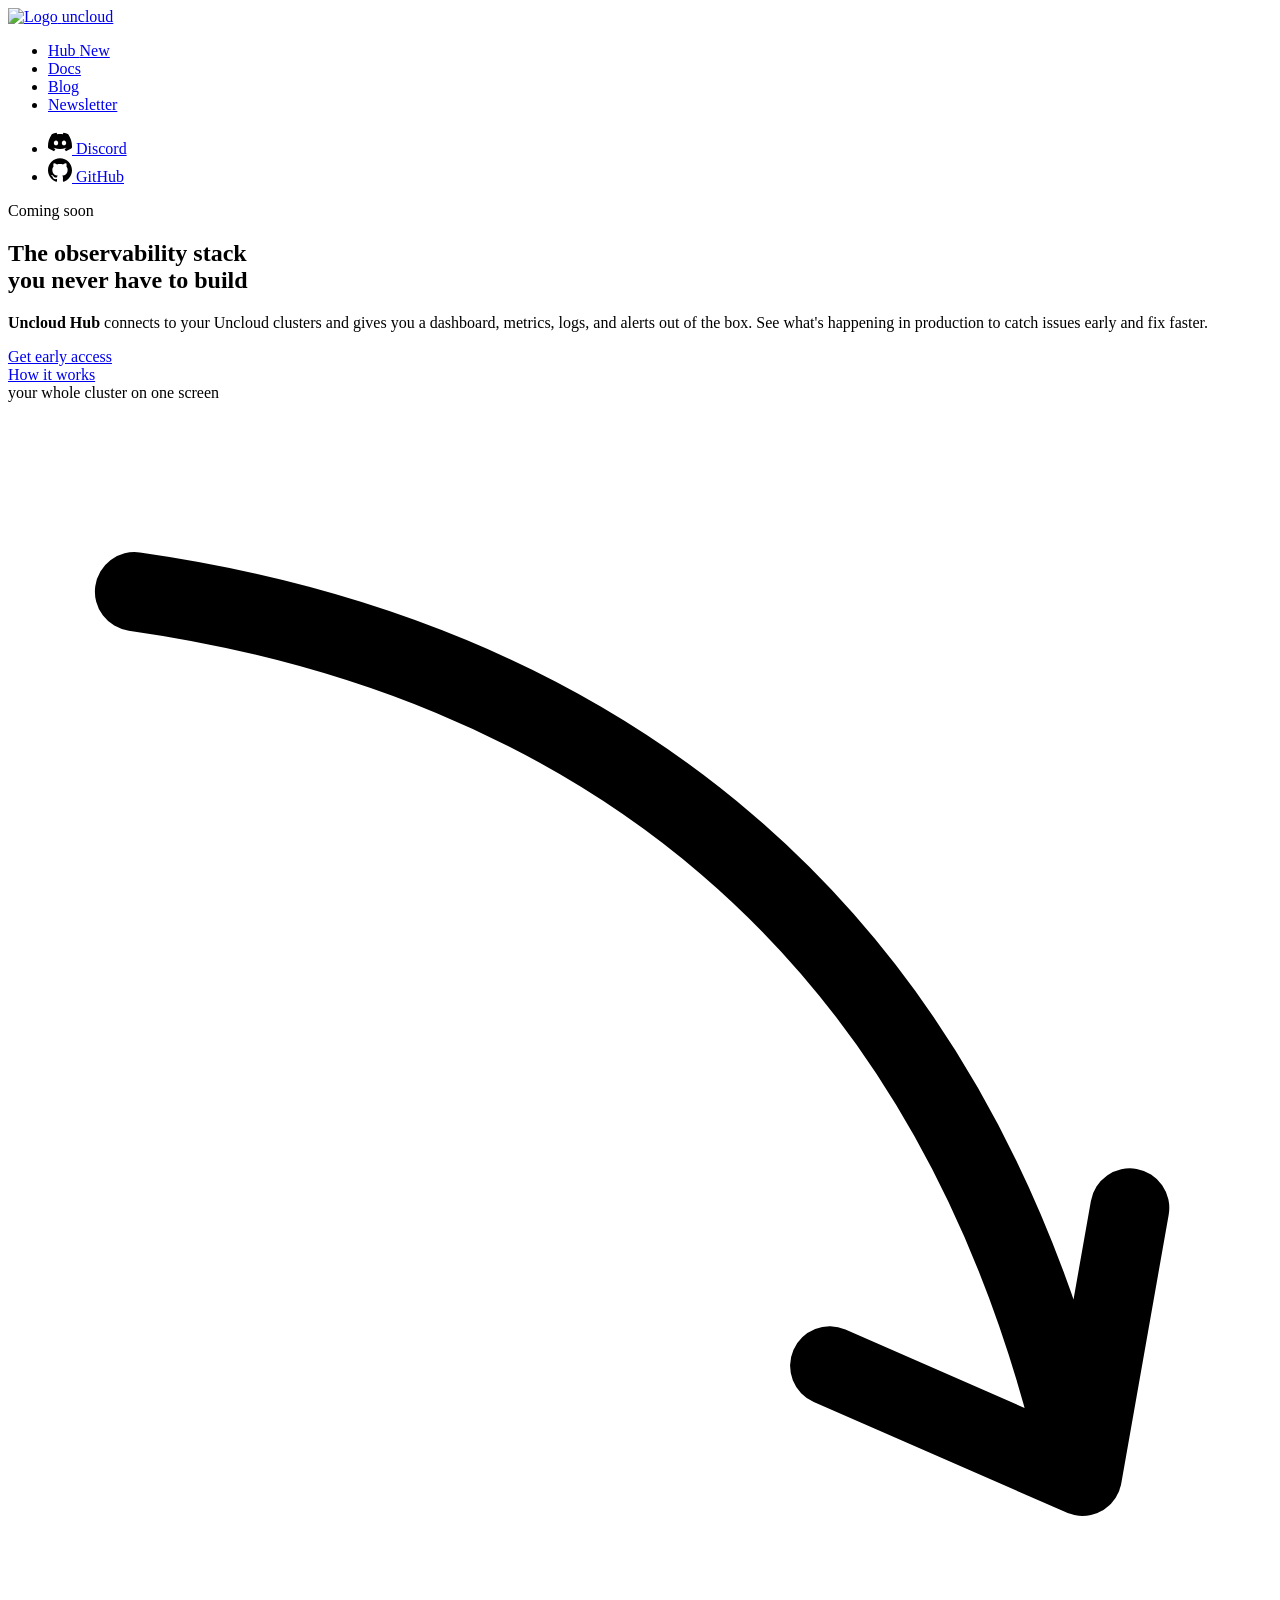
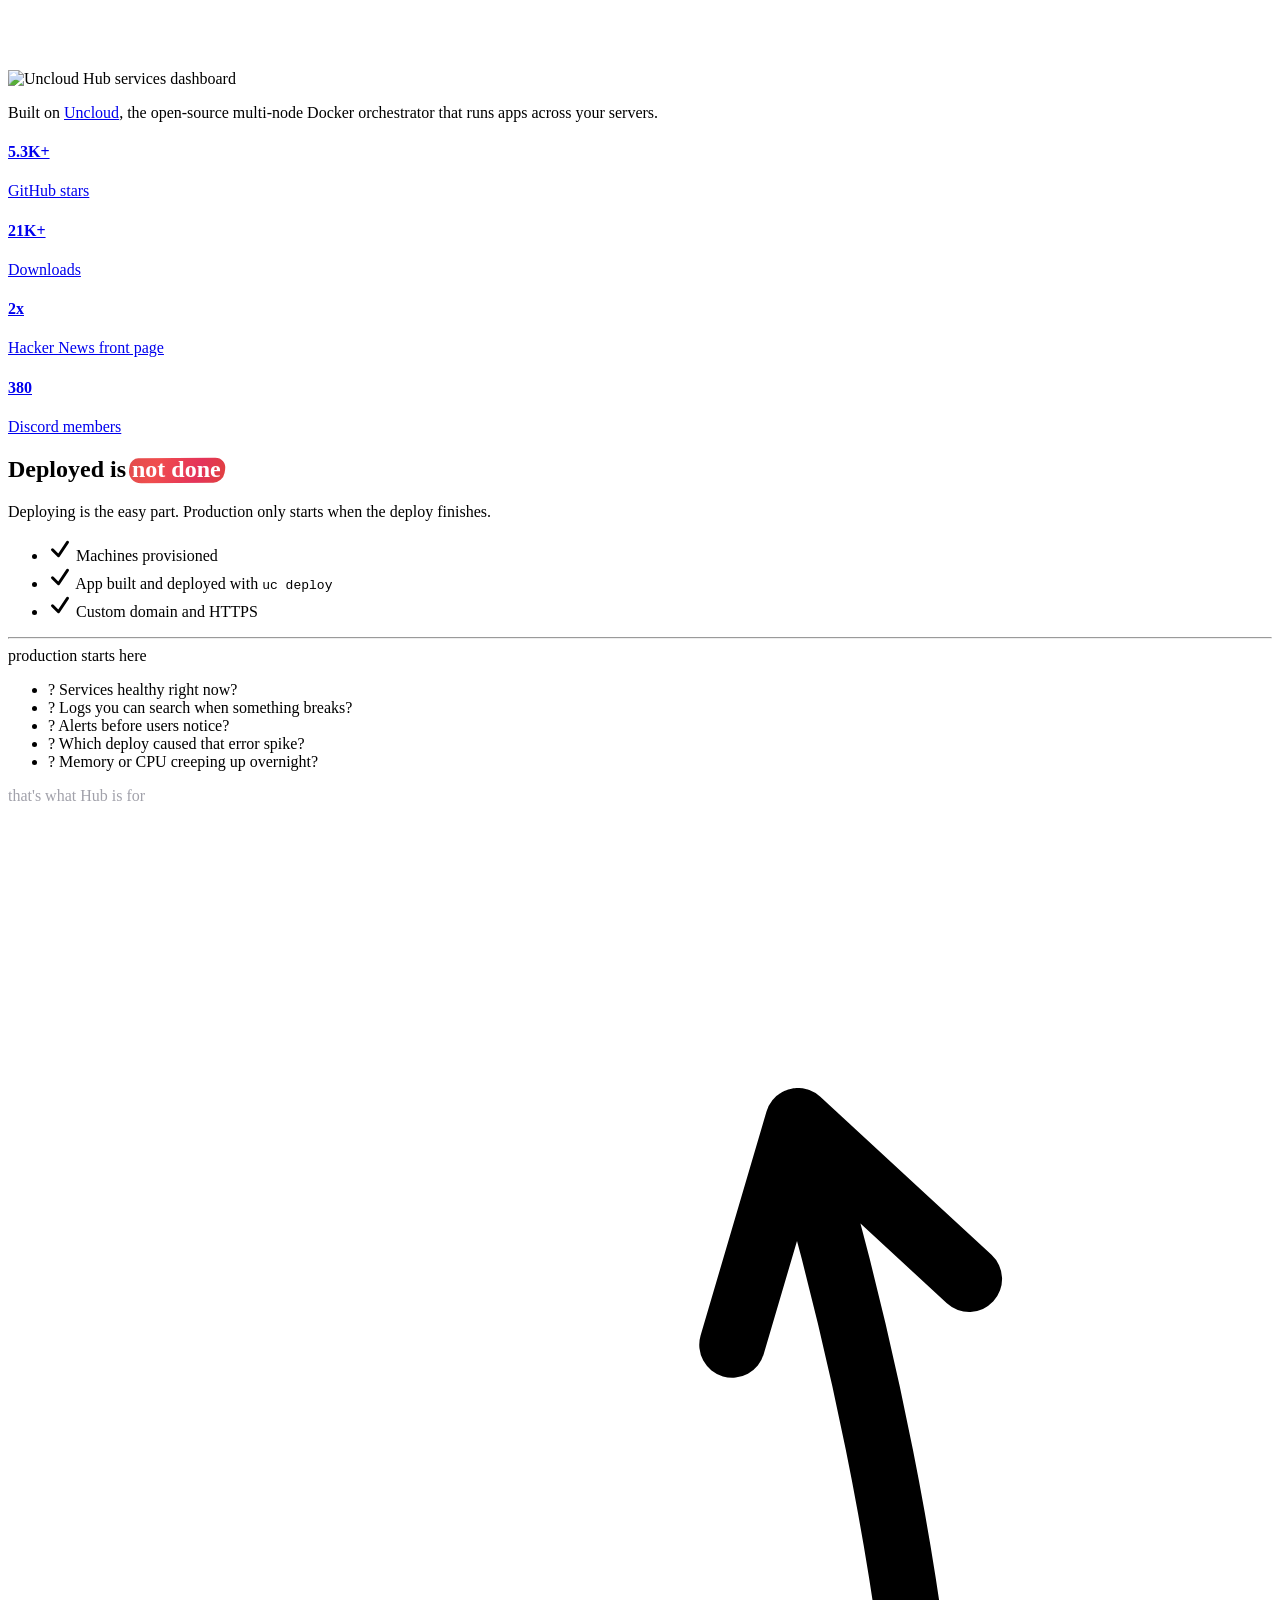
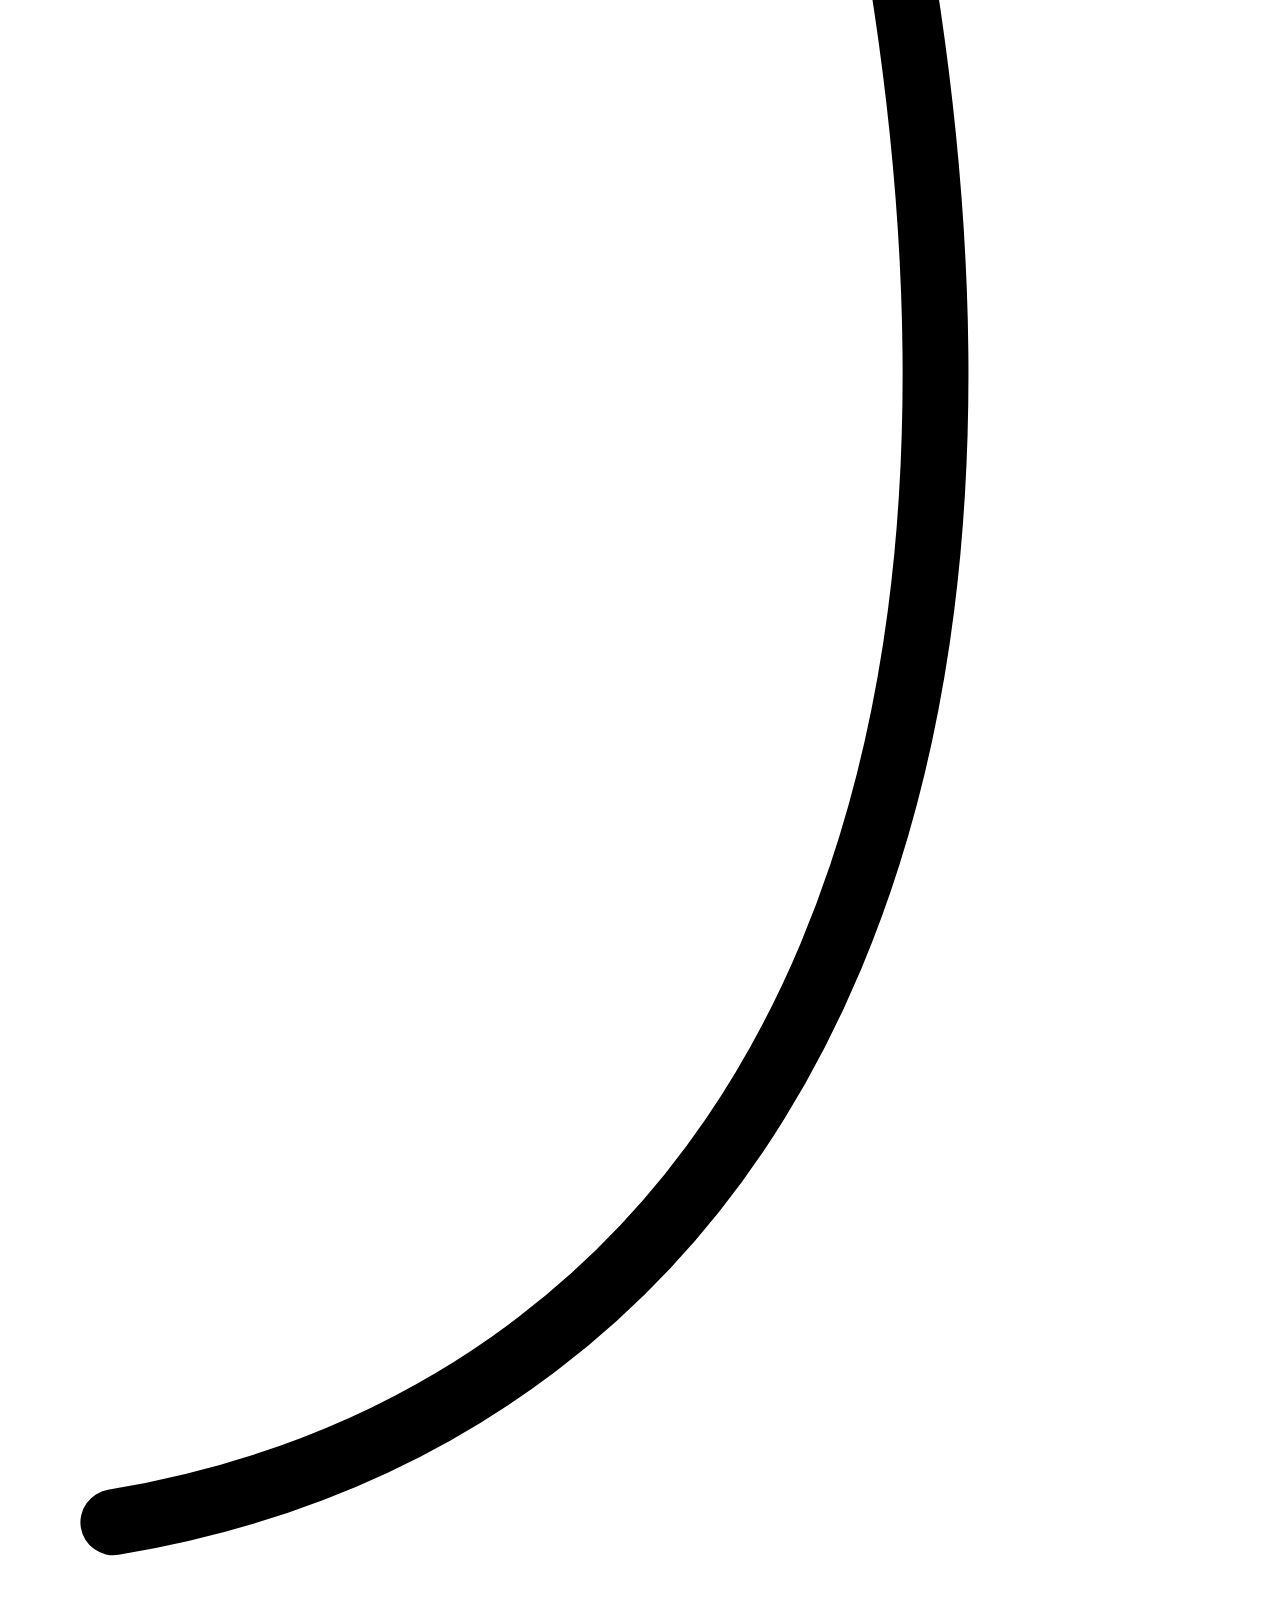
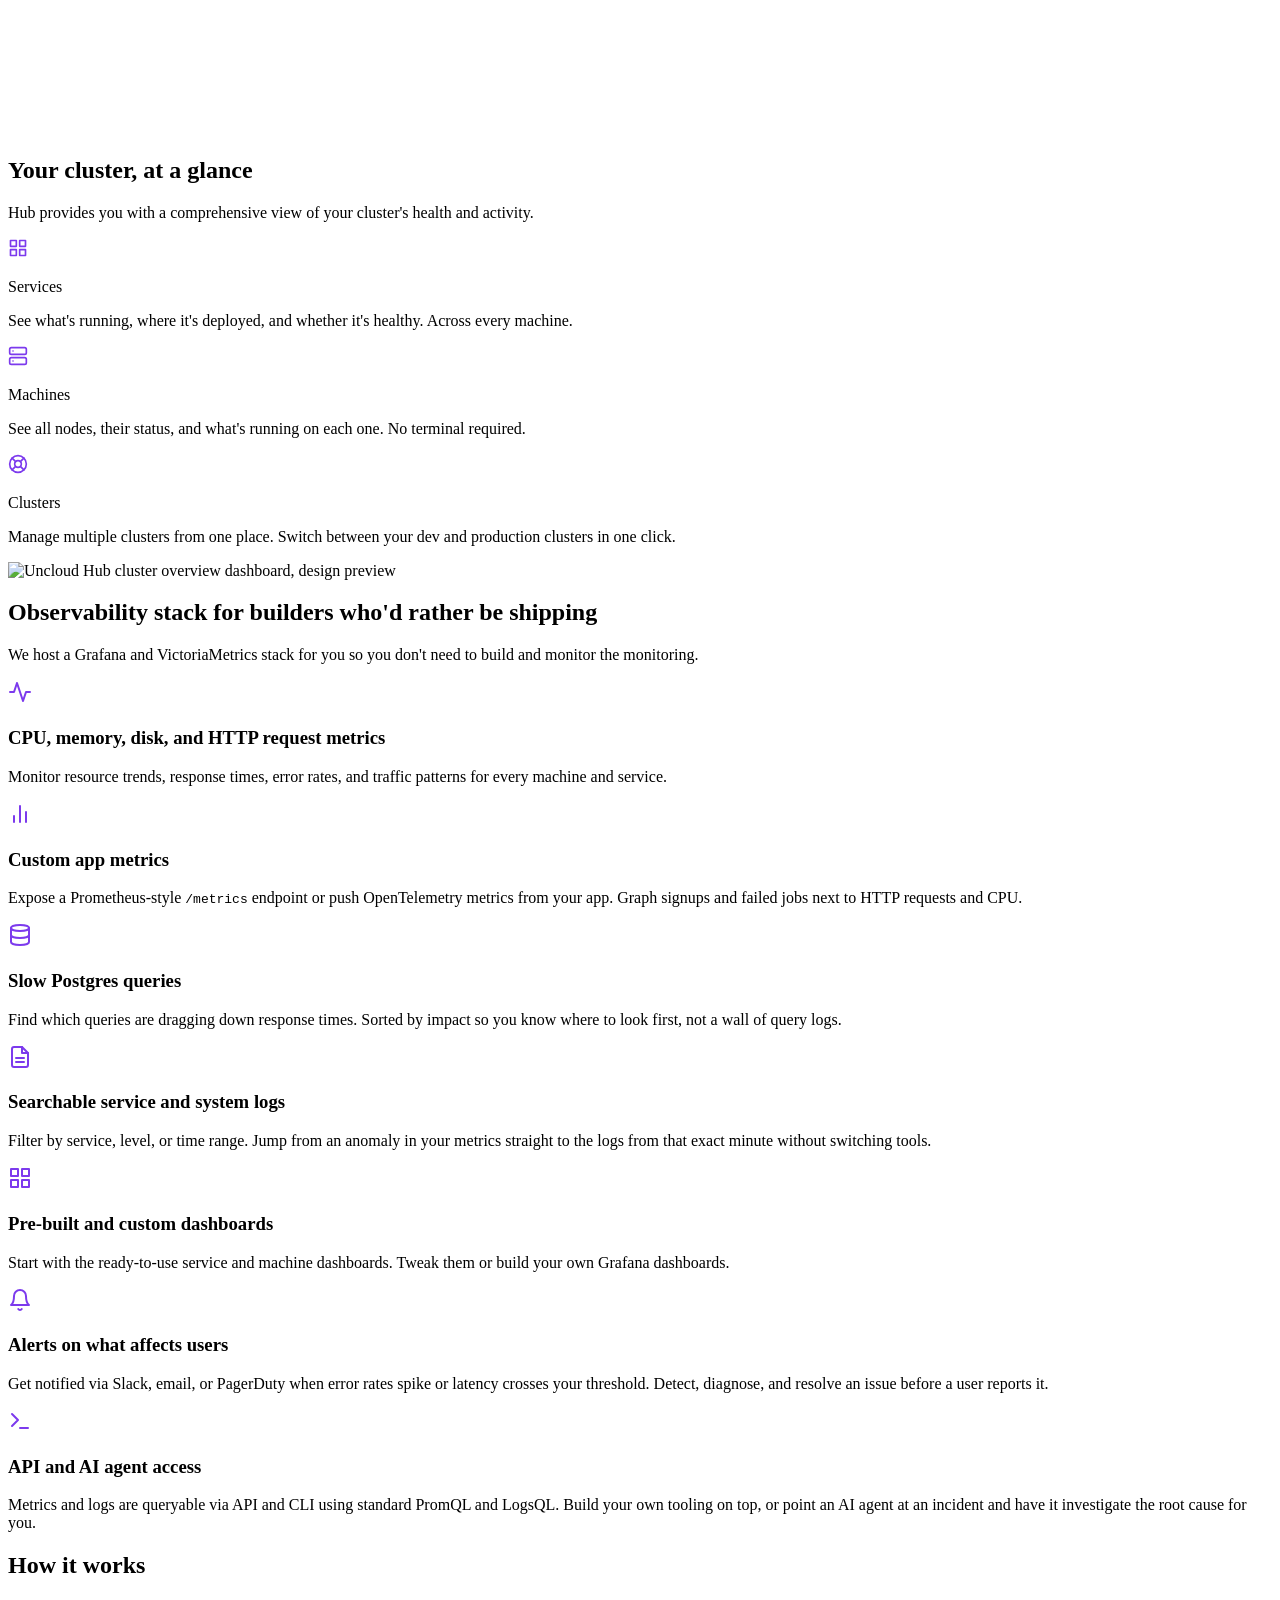
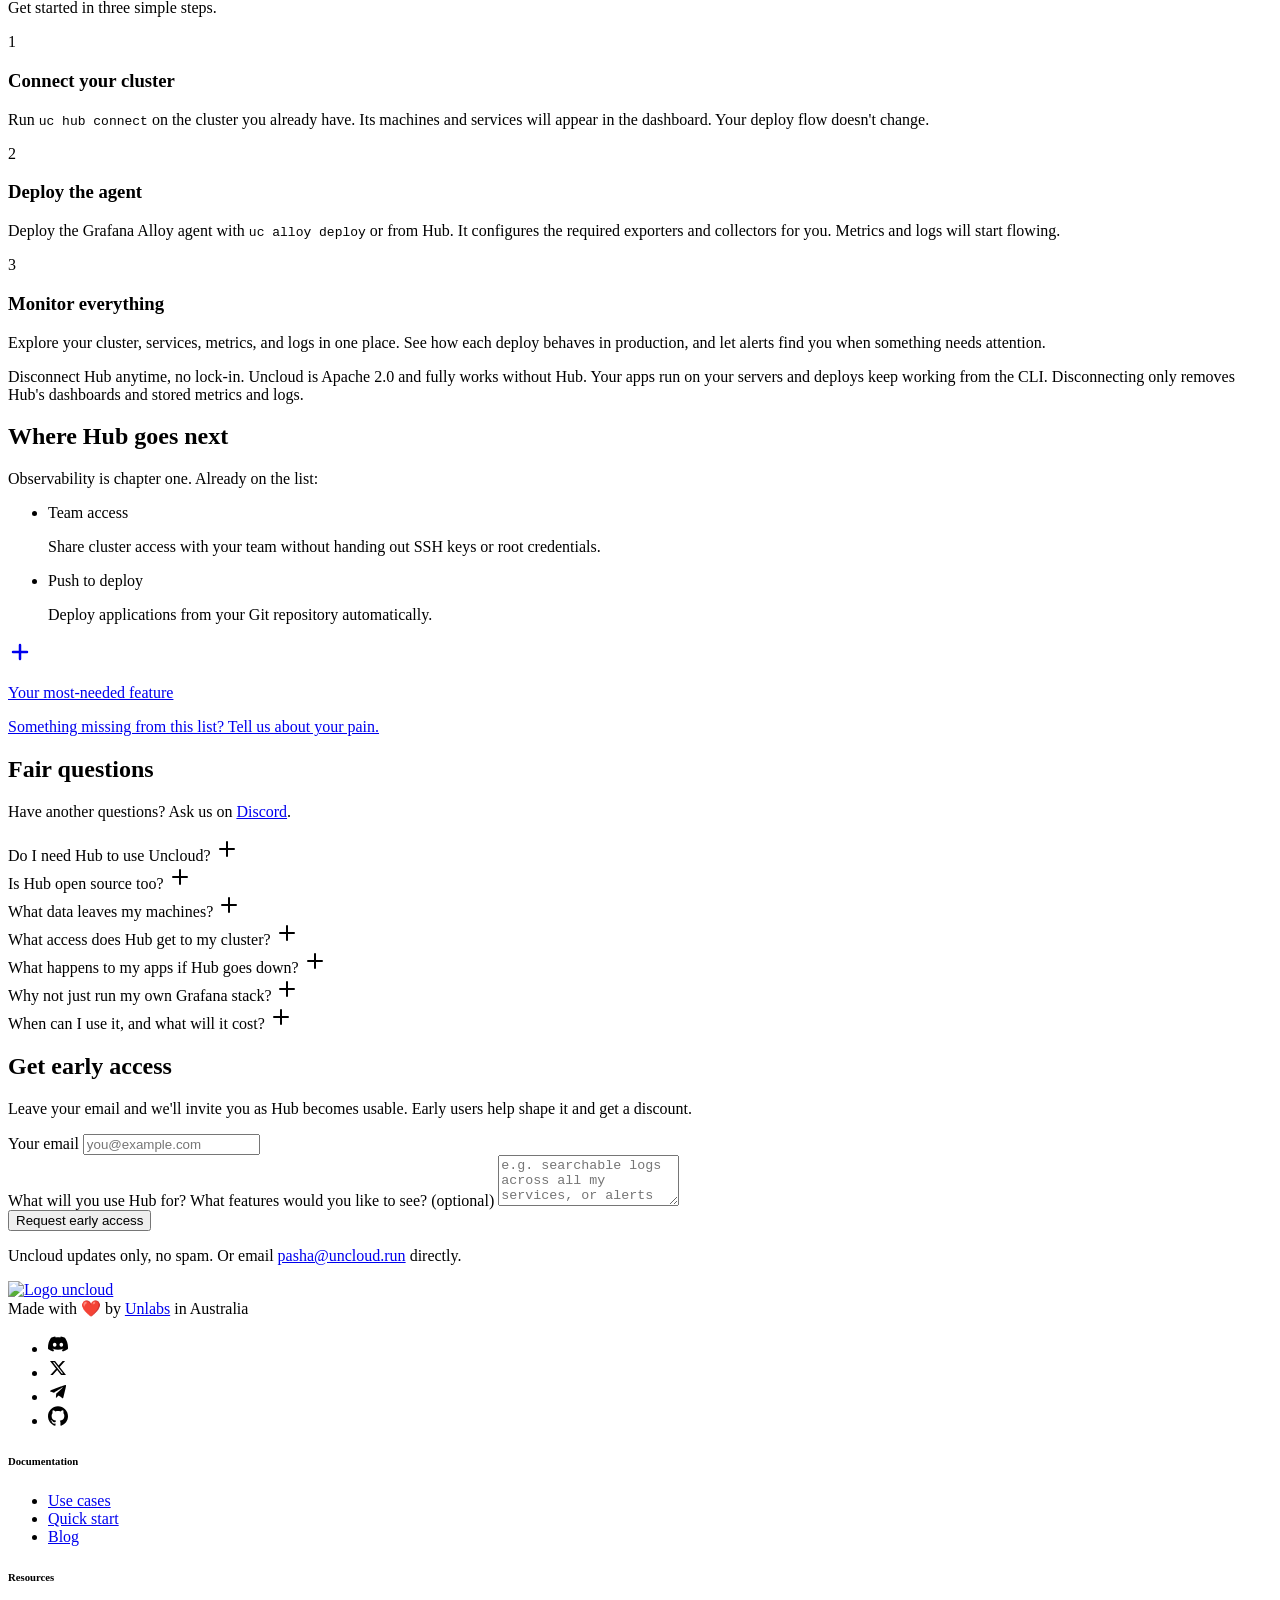
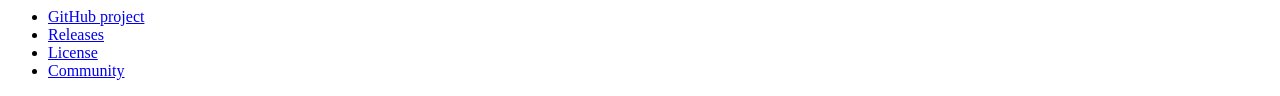
==== commit 4ad4bce2: "website: refine FAQ and form on hub page" ====
--- a/website/landing/hub.html
+++ b/website/landing/hub.html
@@ -710,8 +710,7 @@
                                 <p class="font-inter-tight font-semibold text-violet-700 mb-1">Your most-needed
                                     feature</p>
                                 <p class="text-sm text-zinc-500 leading-relaxed">
-                                    Something missing from this list? Tell us about your pain and it moves up the
-                                    queue.</p>
+                                    Something missing from this list? Tell us about your pain.</p>
                             </div>
                         </a>
                     </div>
@@ -728,7 +727,11 @@
                         <div class="text-center pb-10 md:pb-14">
                             <h2 class="font-inter-tight text-3xl md:text-4xl font-bold text-zinc-900 mb-4">Fair
                                 questions</h2>
-                            <p class="text-lg text-zinc-500">Asked bluntly, answered bluntly.</p>
+                            <p class="text-lg text-zinc-500">
+                                Have another questions? Ask us on
+                                <a class="font-medium text-zinc-600 underline decoration-zinc-300 underline-offset-2 hover:text-zinc-900 hover:decoration-zinc-400 transition-colors"
+                                   href="https://uncloud.run/discord" target="_blank" rel="noopener">Discord</a>.
+                            </p>
                         </div>
 
                         <div class="divide-y divide-zinc-200 border-t border-b border-zinc-200">
@@ -746,9 +749,11 @@
                                     </span>
                                 </summary>
                                 <p class="text-zinc-500 leading-relaxed pb-5">
-                                    No. Uncloud is fully functional on its own, today, from the CLI. Hub adds a web UI
-                                    and an observability stack on top. If you never connect Hub, you lose nothing that
-                                    exists now.
+                                    No. <a class="underline hover:text-zinc-900" href="/">Uncloud</a> is open source
+                                    and fully functional on its own without Hub. You can use
+                                    the CLI to manage your clusters and deploy your apps across servers from Compose
+                                    files. Hub adds a web UI and an observability stack on top so you don't have to
+                                    build and manage it yourself.
                                 </p>
                             </details>
 
@@ -766,7 +771,8 @@
                                 </summary>
                                 <p class="text-zinc-500 leading-relaxed pb-5">
                                     No, and no point pretending otherwise. Uncloud, the orchestrator, is Apache 2.0. Hub
-                                    is a hosted service built on top.
+                                    is a managed service built on top, and it's how we plan to fund Uncloud's full-time
+                                    development.
                                 </p>
                             </details>
 
@@ -784,9 +790,10 @@
                                 </summary>
                                 <p class="text-zinc-500 leading-relaxed pb-5">
                                     Metrics and logs will flow to Hub. Storing, graphing, and searching them is the
-                                    whole point of a hosted observability stack. Your apps, code, and databases stay on
-                                    your machines. What exactly gets collected and how you control it is being designed
-                                    right now, with early access users.
+                                    whole point of a hosted observability stack so you can access them even when your
+                                    servers aren't available. Your apps, code, and databases stay on your servers. What
+                                    exactly gets collected and how you control it is being designed right now, with
+                                    early access users.
                                 </p>
                             </details>
 
@@ -805,8 +812,9 @@
                                 <p class="text-zinc-500 leading-relaxed pb-5">
                                     The connection model is being designed right now with early access users. The intent
                                     is the minimum Hub needs to do its job: telemetry flowing out, and nothing
-                                    controlling your cluster unless you later opt into features like push to deploy.
-                                    Uncloud itself never stops working without it.
+                                    controlling your cluster unless you later opt into features like sharing access to
+                                    the cluster with your team or push to deploy. Uncloud itself never stops working
+                                    without Hub.
                                 </p>
                             </details>
 
@@ -823,8 +831,8 @@
                                     </span>
                                 </summary>
                                 <p class="text-zinc-500 leading-relaxed pb-5">
-                                    Nothing. Your apps run on your machines and Uncloud doesn't depend on Hub to
-                                    operate. Worst case, you lose the dashboard for a while. Not production.
+                                    Nothing. Your apps run on your servers and Uncloud doesn't depend on Hub to
+                                    operate. Worst case, you lose the dashboard for a while, not production.
                                 </p>
                             </details>
 
@@ -841,9 +849,9 @@
                                     </span>
                                 </summary>
                                 <p class="text-zinc-500 leading-relaxed pb-5">
-                                    You can. Grafana, Prometheus, and Loki are excellent, and they'll always work with
-                                    Uncloud. Hub is for people who want the graphs without adopting a monitoring stack
-                                    as a second hobby. If you enjoy running one, genuinely, carry on.
+                                    You can and if you do already, keep it. Grafana, Prometheus, VictoriaMetrics and
+                                    others are excellent, and they'll always work with Uncloud. Hub is for the day you'd
+                                    rather ship features than manage and monitor the monitoring stack.
                                 </p>
                             </details>
 
@@ -860,9 +868,9 @@
                                     </span>
                                 </summary>
                                 <p class="text-zinc-500 leading-relaxed pb-5">
-                                    No public date yet. Hub is in active development and everything on this page is a
-                                    design preview. Invites go to the early access list as pieces become usable. Pricing
-                                    isn't decided, and early access users will see it before anyone is charged a cent.
+                                    Hub is in active development and everything on this page is a design preview.
+                                    Invites go to the early access list as pieces become usable. Pricing isn't decided
+                                    yet, and early access users will get a discount for helping shape Hub.
                                 </p>
                             </details>
 
@@ -880,11 +888,11 @@
 
                         <div class="text-center pb-10">
                             <h2 class="font-inter-tight text-3xl md:text-4xl font-bold text-white mb-4">
-                                Get in before it's finished
+                                Get early access
                             </h2>
                             <p class="text-lg text-zinc-400">
-                                Tell Pasha what you need Hub to do. The roadmap is short enough that one email actually
-                                moves it.
+                                Leave your email and we'll invite you as Hub becomes usable. Early users help shape it
+                                and get a discount.
                             </p>
                         </div>
 
@@ -911,10 +919,11 @@
                             </button>
                         </form>
 
-                        <p class="text-center text-sm text-zinc-400 mt-6">
-                            No spam, no drip campaign. One person reads these.
-                            Or email <a href="mailto:pasha@uncloud.run"
-                                        class="underline hover:text-white transition">pasha@uncloud.run</a> directly.
+                        <p class="text-center text-sm text-zinc-500 mt-6">
+                            Uncloud updates only, no spam. Or email
+                            <a href="mailto:pasha@uncloud.run"
+                               class="underline text-zinc-400 hover:text-white transition">pasha@uncloud.run</a>
+                            directly.
                         </p>
 
                     </div>
@@ -941,7 +950,7 @@
                     </div>
                     <div class="grow text-sm text-zinc-500">
                         Made with ❤️ by
-                        <a class="underline hover:text-zinc-900" href="https://github.com/unlabs-dev">unLabs</a>
+                        <a class="underline hover:text-zinc-900" href="https://github.com/unlabs-dev">Unlabs</a>
                         in Australia
                     </div>
 
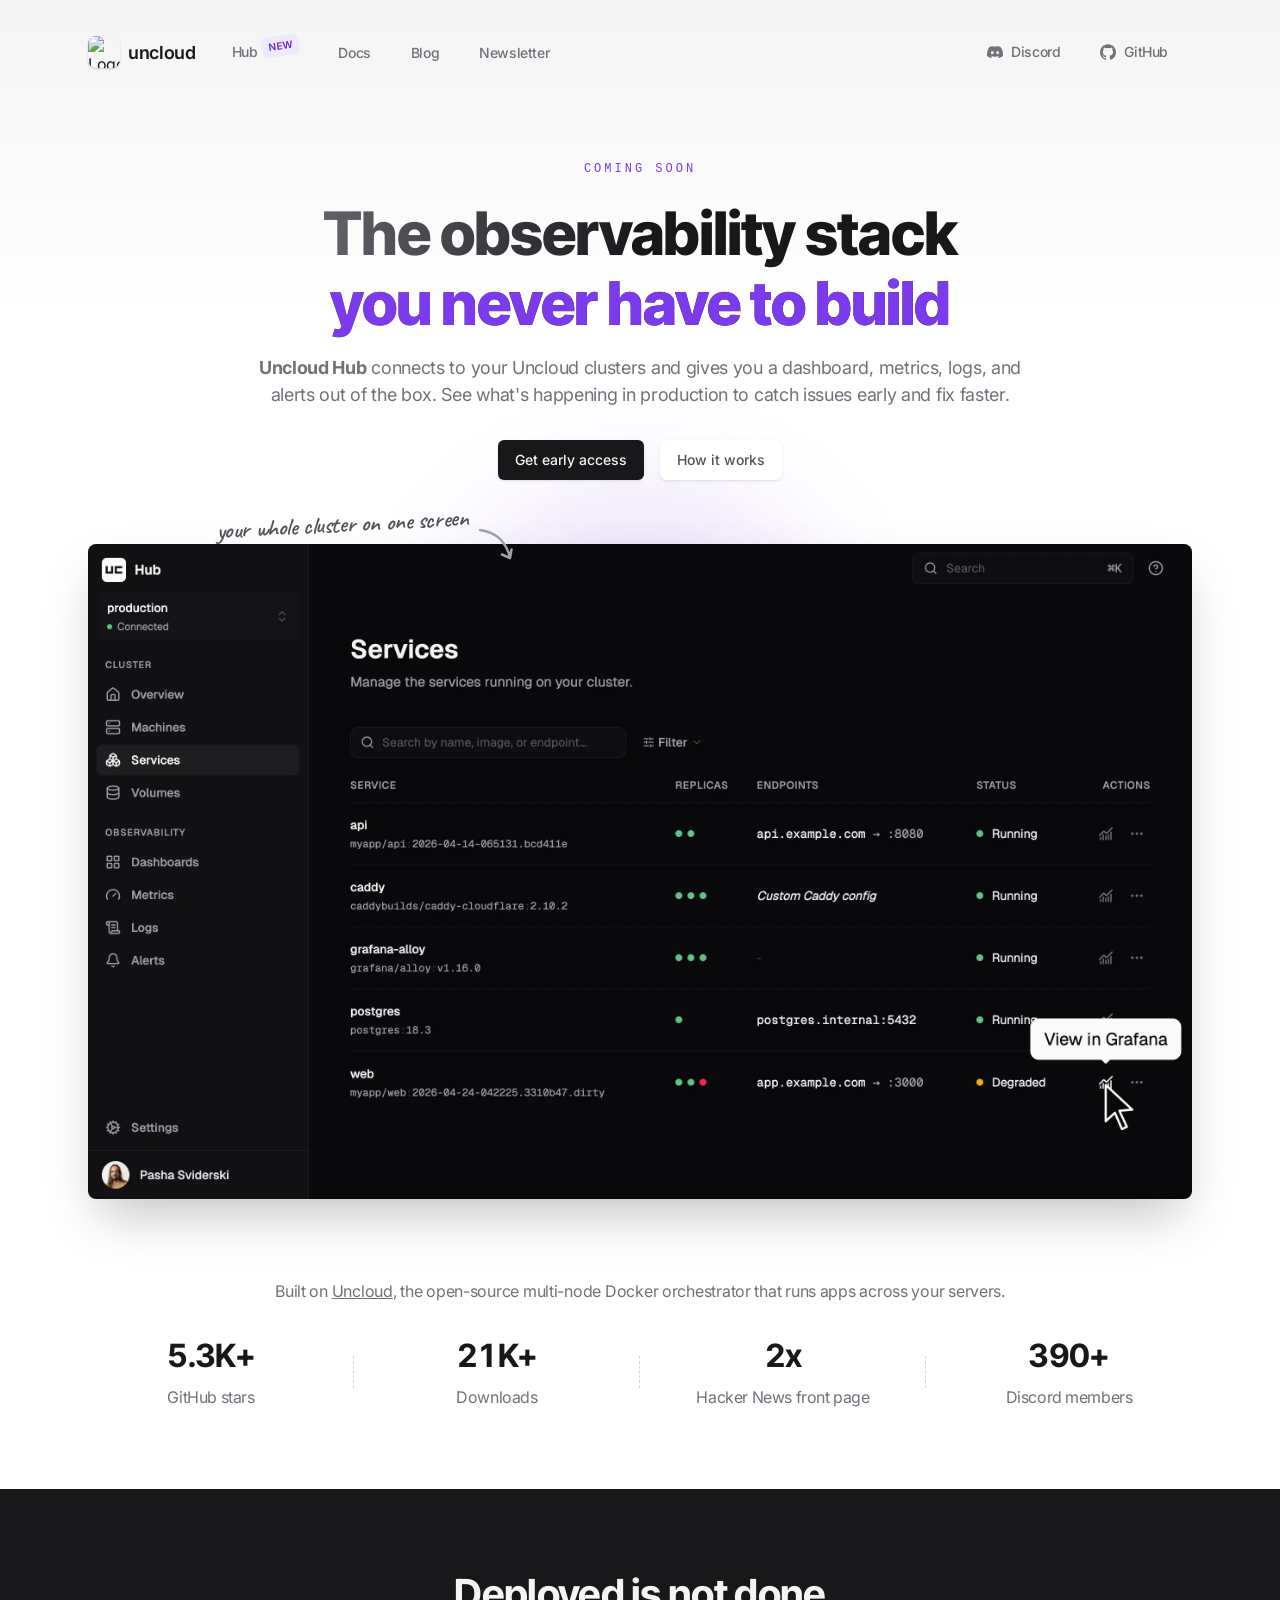
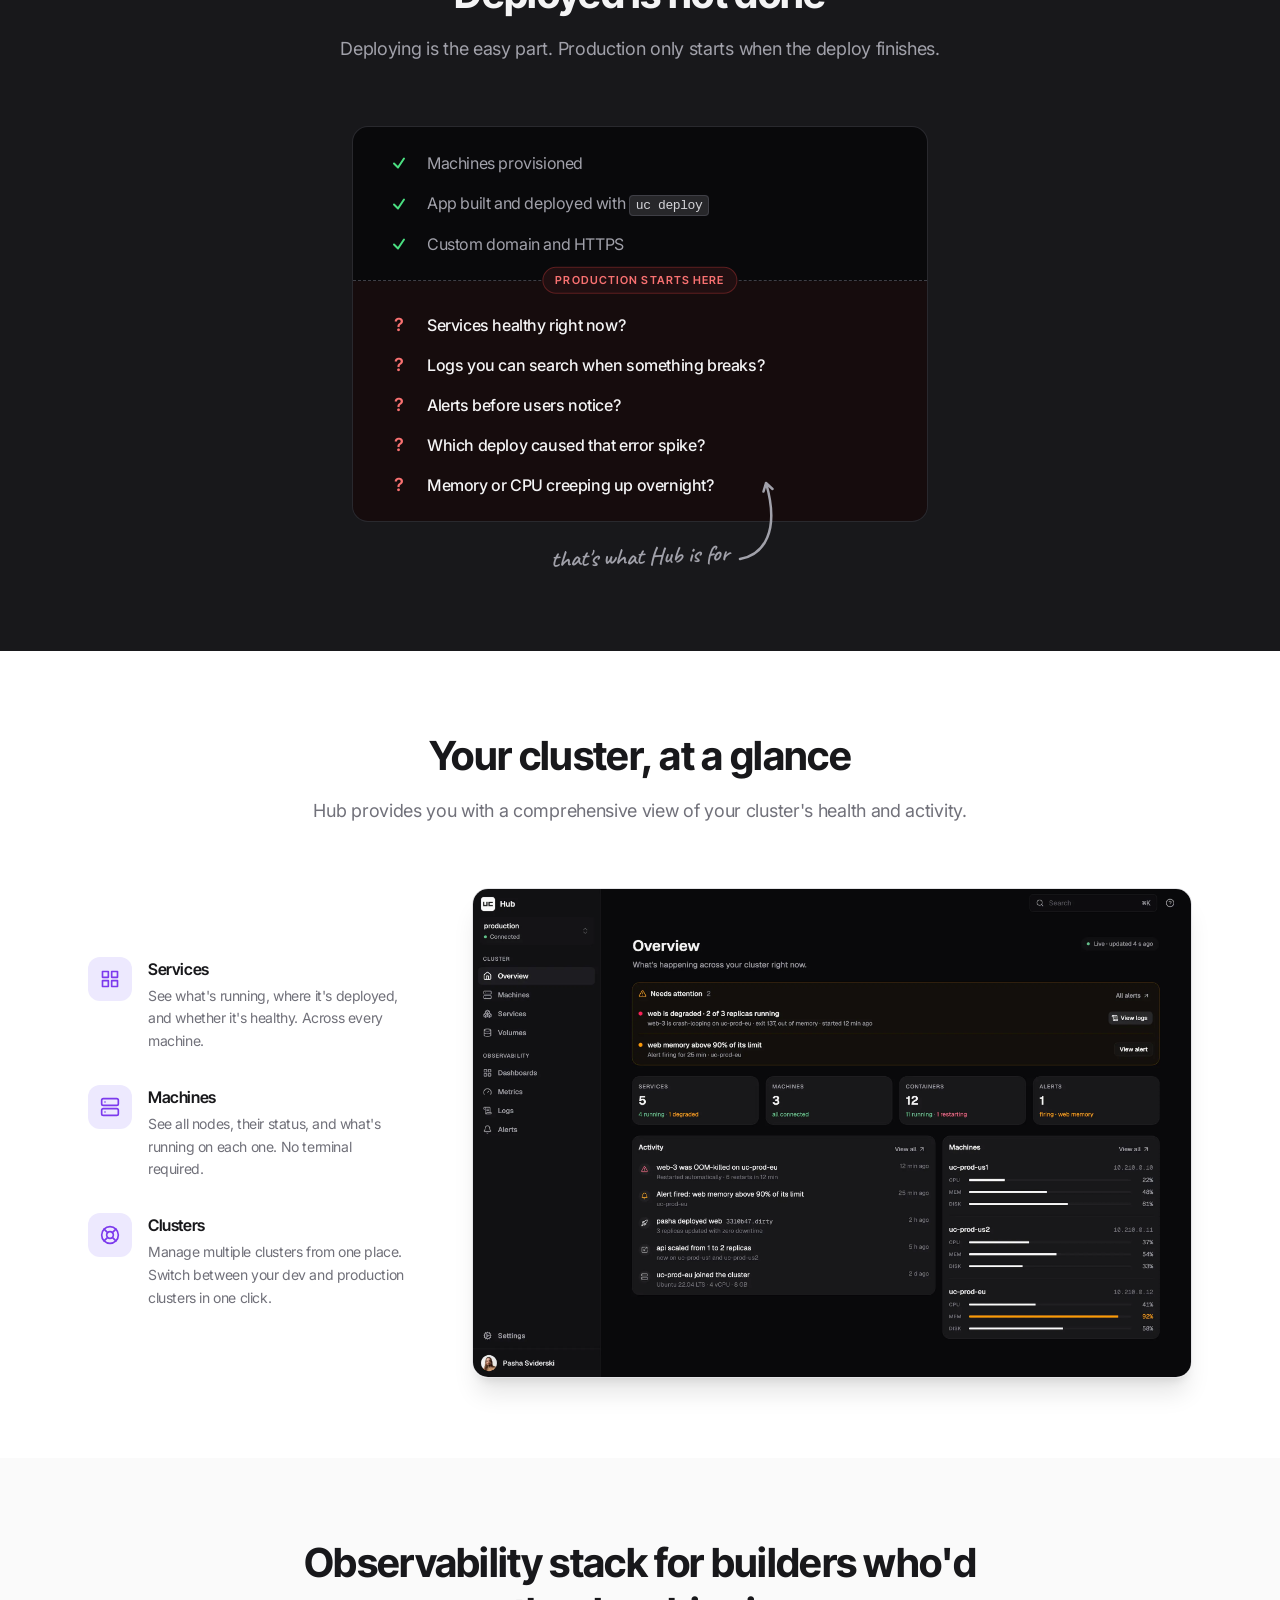
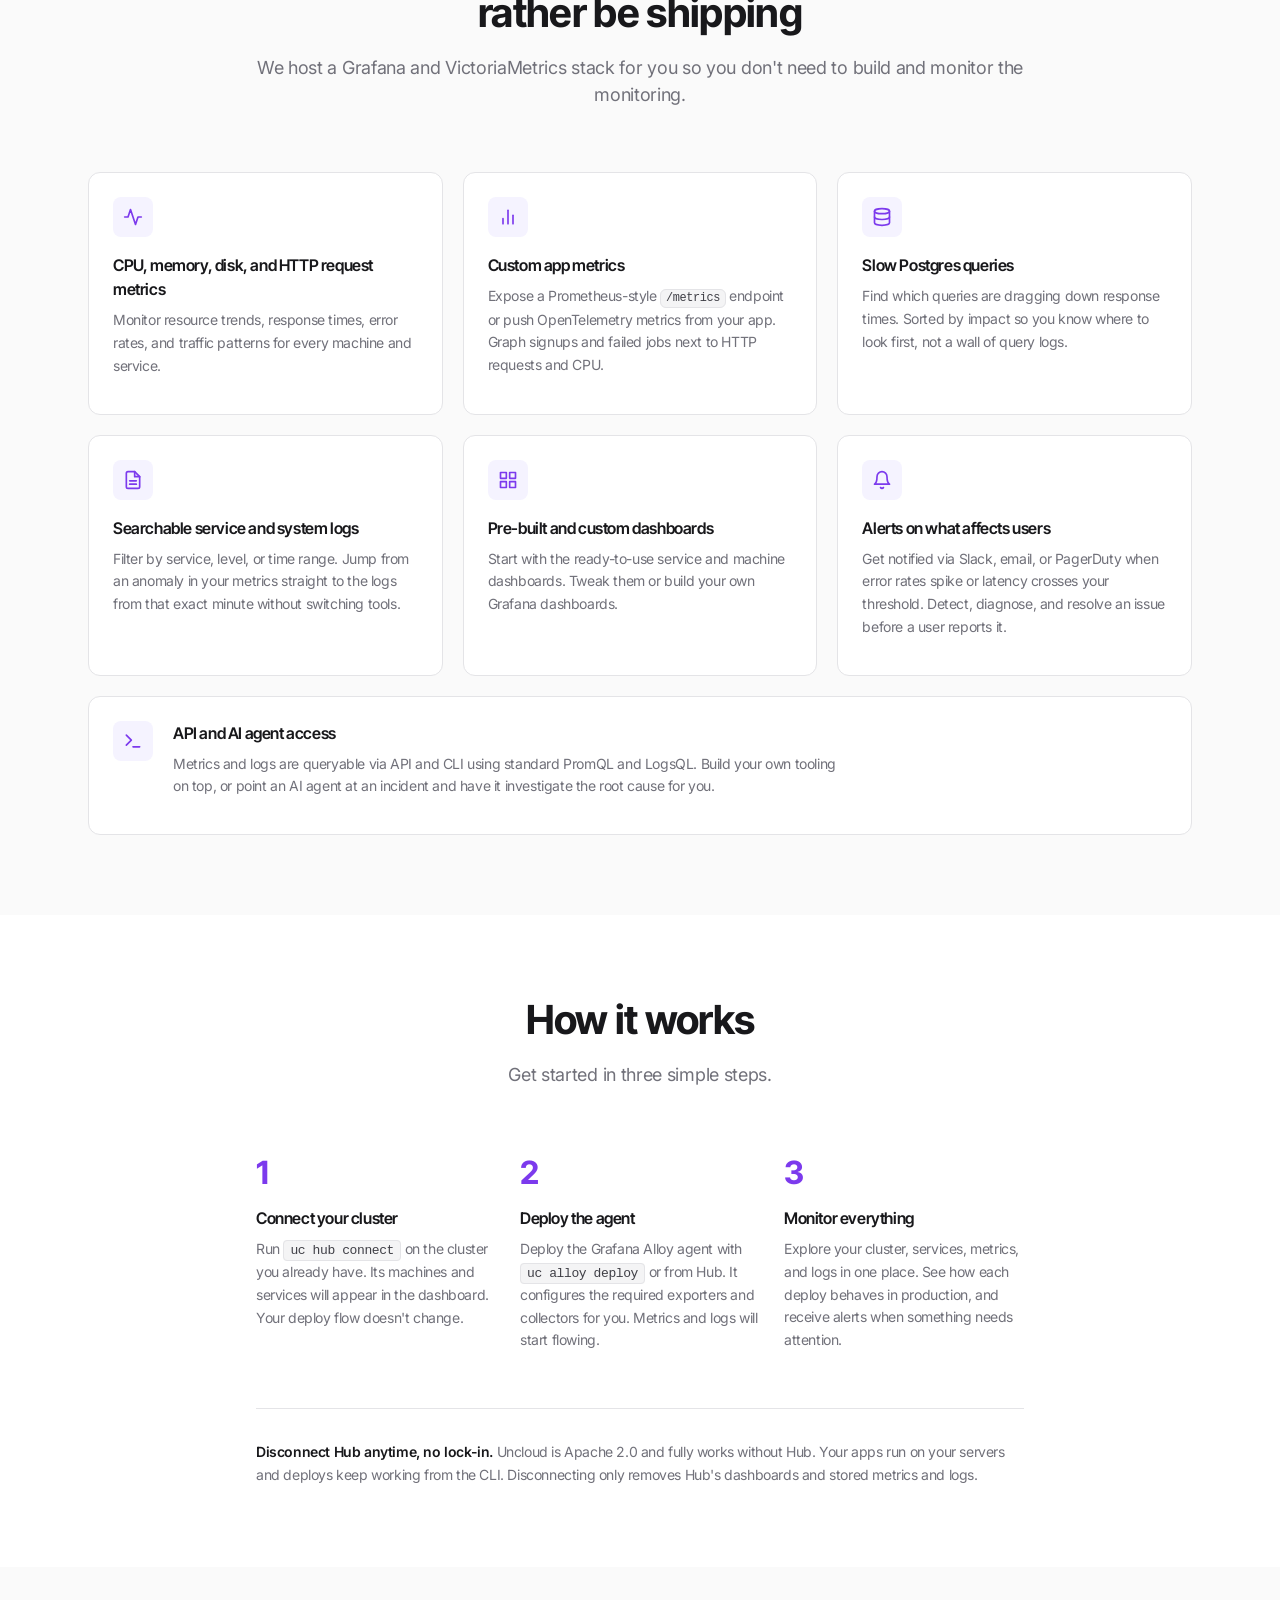
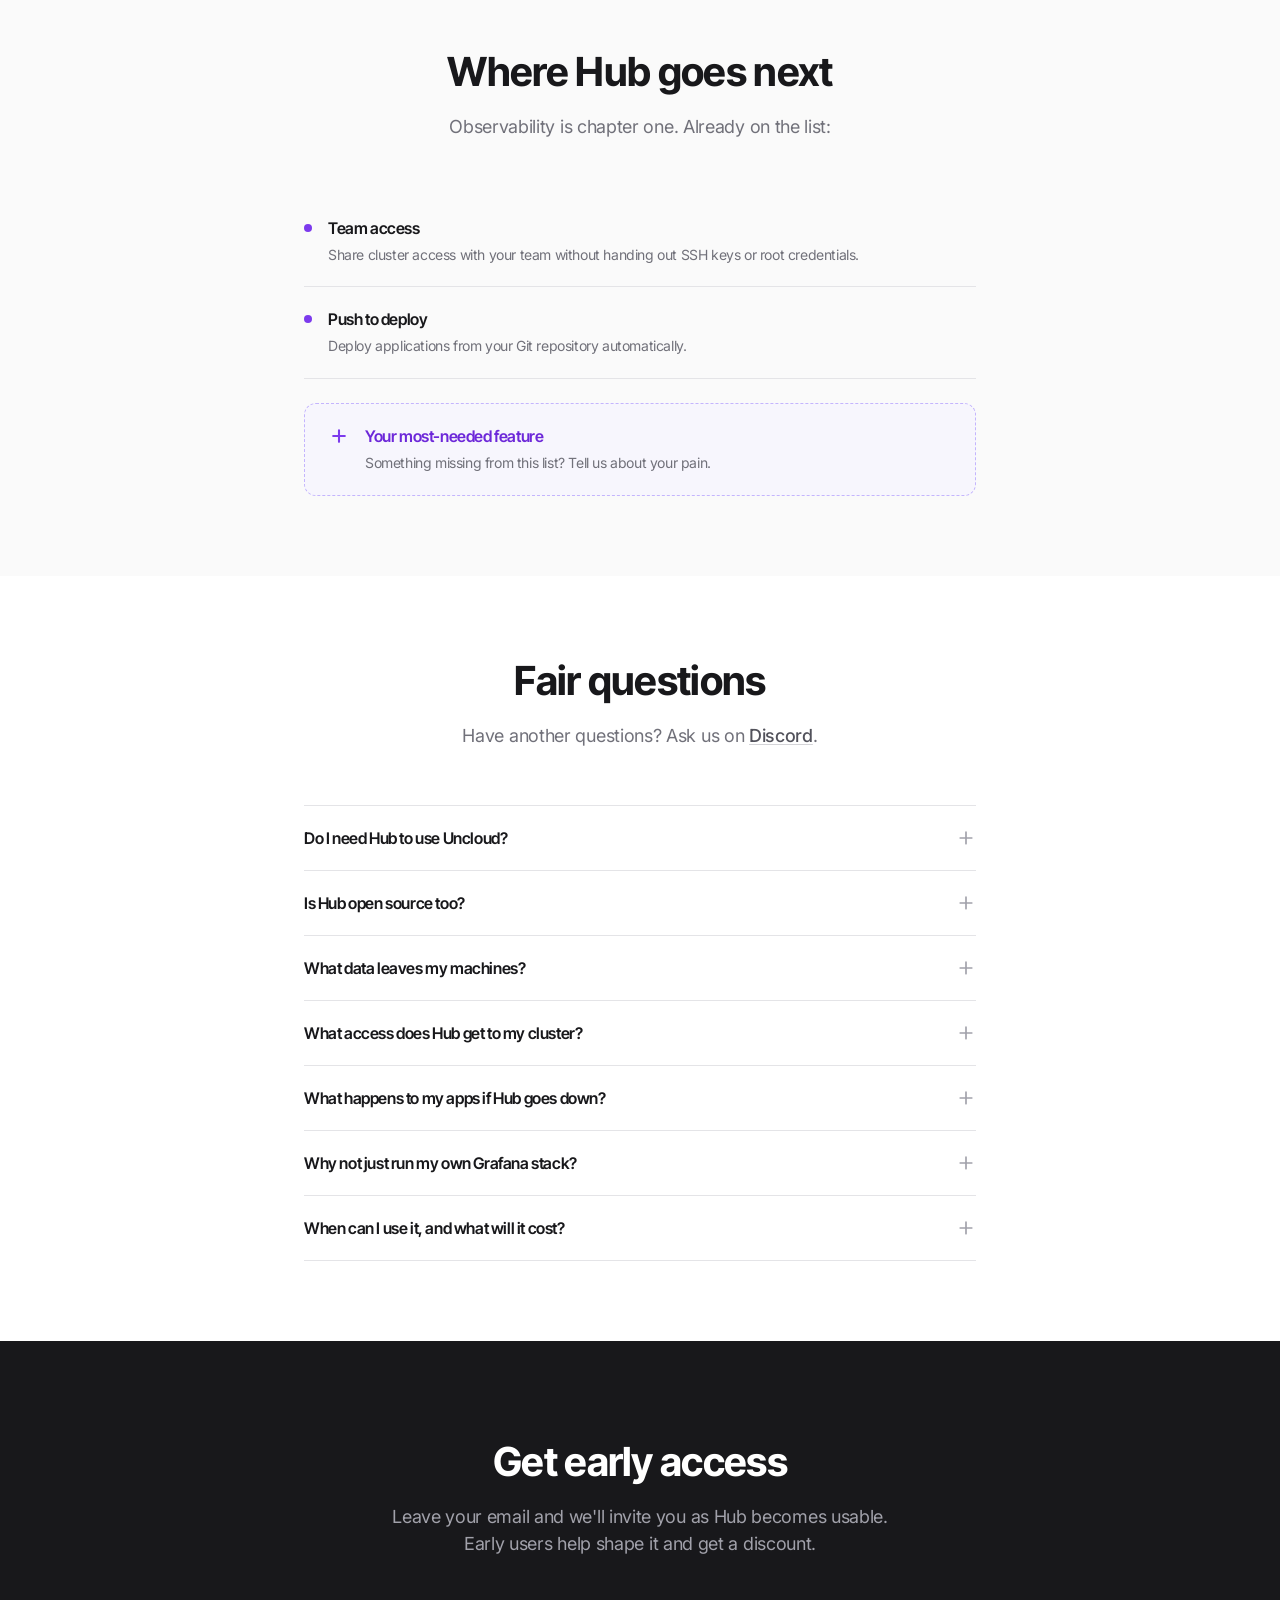
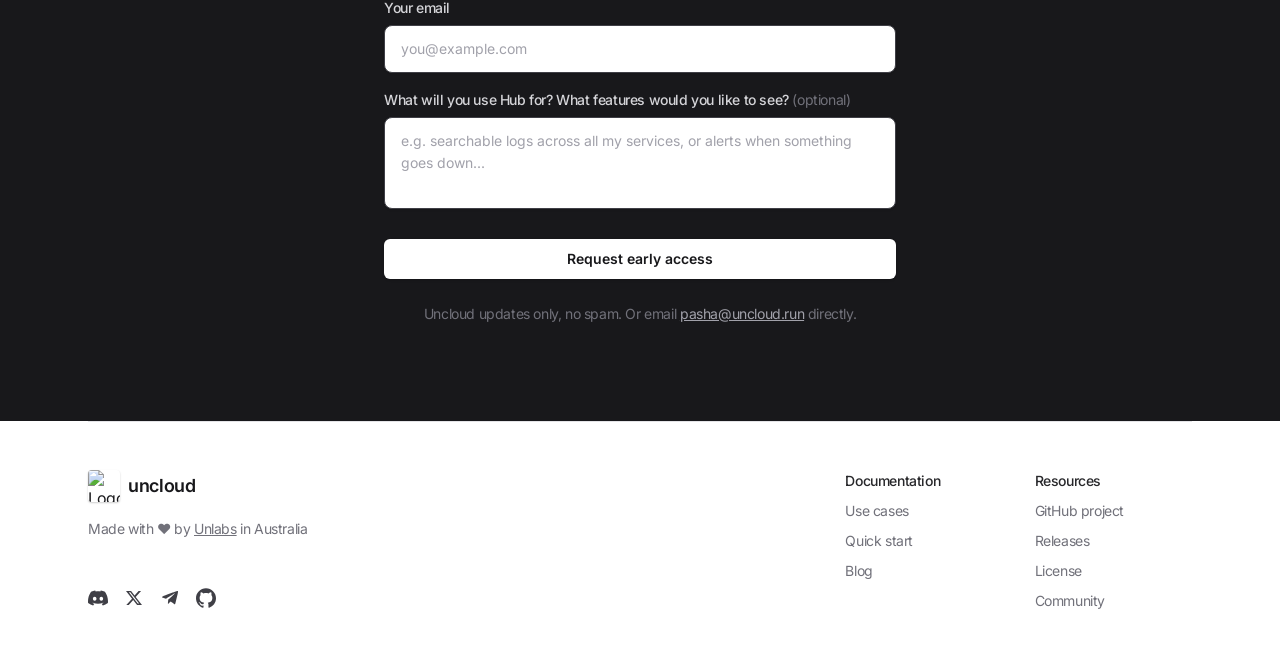
==== commit e684795a: "website: refine styles for index and hub" ====
--- a/website/landing/hub.html
+++ b/website/landing/hub.html
@@ -32,64 +32,6 @@
           content="Uncloud Hub will add a dashboard, metrics, logs, and alerts to the Uncloud clusters you already run. Skip the weekend of wiring Prometheus, Loki, and Grafana. Join the early access list.">
     <meta name="twitter:image" content="https://uncloud.run/images/logo-wide.png">
     <meta name="twitter:image:alt" content="Uncloud Hub - Observability for self-hosted apps">
-    <style>
-        /* Prevent decorative inline SVGs from appearing full screen if styles fail to size them. */
-        svg {
-            max-width: 24px;
-            max-height: 24px;
-        }
-
-        /* Decorative SVGs opt out of the guard above. */
-        svg.svg-free {
-            max-width: none;
-            max-height: none;
-        }
-
-        /* Handwritten note variant for dark sections (overrides the .hw-note color). */
-        .hw-note-light {
-            color: #a1a1aa;
-        }
-
-        /* Red marker highlight: a hand-swiped stroke with uneven rounded edges.
-           The isolation keeps the negative z-index swipe above section backgrounds. */
-        .marker-red {
-            position: relative;
-            white-space: nowrap;
-            color: #fff;
-            isolation: isolate;
-        }
-
-        .marker-red::before {
-            content: "";
-            position: absolute;
-            z-index: -1;
-            inset: 0.08em -0.18em -0.02em -0.14em;
-            background: linear-gradient(100deg,
-            rgba(220, 38, 38, 0.82) 0%,
-            rgba(239, 68, 68, 0.95) 28%,
-            rgba(225, 29, 72, 0.9) 72%,
-            rgba(220, 38, 38, 0.88) 100%);
-            border-radius: 0.3em 0.5em 0.4em 0.6em;
-            transform: skew(-10deg) rotate(-0.5deg);
-        }
-
-        html {
-            scroll-behavior: smooth;
-        }
-
-        /* Hide the default disclosure marker on FAQ items across browsers. */
-        details.faq-item > summary {
-            list-style: none;
-        }
-
-        details.faq-item > summary::-webkit-details-marker {
-            display: none;
-        }
-
-        details.faq-item[open] .faq-plus {
-            transform: rotate(45deg);
-        }
-    </style>
 </head>
 
 <body class="font-inter antialiased bg-white text-zinc-900 tracking-tight">
@@ -174,12 +116,9 @@
         <section
                 class="relative before:absolute before:inset-0 before:h-80 before:pointer-events-none before:bg-gradient-to-b before:from-zinc-100 before:-z-10">
             <div class="pt-32 pb-12 md:pt-40 md:pb-20">
-                <!-- Section content -->
                 <div class="px-4 sm:px-6">
                     <div class="max-w-3xl mx-auto">
                         <div class="text-center pb-12 md:pb-16">
-                            <!-- Eyebrow -->
-                            <!-- Eyebrow: quiet tracked mono kicker, no container. -->
                             <p class="mb-5 font-mono text-xs font-medium uppercase tracking-[0.25em] text-violet-600">
                                 Coming soon
                             </p>
@@ -215,7 +154,8 @@
                     <div class="flex justify-center relative before:absolute before:-top-12 before:w-96 before:h-96 before:bg-violet-700 before:opacity-[.15] before:rounded-full before:blur-3xl before:-z-10">
                         <div class="hidden md:block absolute -top-9 left-16 lg:left-32 z-10">
                             <span class="hw-note inline-block -rotate-3 text-zinc-600">your whole cluster on one screen</span>
-                            <svg class="svg-free inline-block w-10 h-10 ml-1 translate-y-4 text-zinc-400"
+                            <svg class="inline-block w-10 h-10 ml-1 translate-y-4 text-zinc-400"
+                                 width="40" height="40"
                                  viewBox="0 0 40 40" fill="none" xmlns="http://www.w3.org/2000/svg" aria-hidden="true">
                                 <path d="M4 6c14 2 26 10 30 28M34 34l-8-3.5M34 34l1.5-8.5" stroke="currentColor"
                                       stroke-width="2.5" stroke-linecap="round" stroke-linejoin="round"></path>
@@ -264,7 +204,7 @@
                         <a href="https://uncloud.run/discord" target="_blank" rel="noopener"
                            class="group block relative text-center md:px-5 after:hidden md:after:block after:absolute after:right-0 after:top-1/2 after:-translate-y-1/2 after:w-px after:h-8 after:border-l after:border-zinc-300 after:border-dashed last:after:hidden">
                             <h4 class="font-inter-tight text-2xl md:text-3xl font-bold tabular-nums mb-2"><span
-                                    x-data="counter(380)" x-text="counterValue">380</span></h4>
+                                    x-data="counter(390)" x-text="counterValue">390</span>+</h4>
                             <p class="text-zinc-500 transition-colors group-hover:text-zinc-800">Discord
                                 members</p>
                         </a>
@@ -275,7 +215,7 @@
             </div>
         </section>
 
-        <!-- Day-2 problem: deploying is the easy part, running it is the job. -->
+        <!-- Day-2 problem -->
         <section id="not-done" class="relative bg-zinc-900">
             <div class="py-12 md:py-20">
                 <div class="max-w-6xl mx-auto px-4 sm:px-6">
@@ -290,11 +230,9 @@
                         </p>
                     </div>
 
-                    <!-- Launch checklist: setup complete, running it wide open. -->
                     <div class="max-w-xl mx-auto">
                         <div class="rounded-2xl border border-zinc-700/60 bg-zinc-950 overflow-hidden">
 
-                            <!-- The easy part: checked off. -->
                             <ul class="px-5 sm:px-8 py-6 space-y-4">
                                 <li class="flex items-center gap-3.5">
                                     <span class="w-7 flex items-center justify-center shrink-0"
@@ -330,7 +268,6 @@
                                 </li>
                             </ul>
 
-                            <!-- Divider: where the setup guide ends and running in production begins. -->
                             <div class="relative">
                                 <hr class="border-t border-dashed border-zinc-700" aria-hidden="true">
                                 <span class="absolute left-1/2 top-1/2 -translate-x-1/2 -translate-y-1/2 whitespace-nowrap rounded-full border border-red-500/30 bg-[#200f11] px-3 py-1 font-inter-tight text-[11px] font-semibold uppercase tracking-widest text-red-400">
@@ -338,7 +275,6 @@
                                 </span>
                             </div>
 
-                            <!-- The real work: still open questions. -->
                             <ul class="px-5 sm:px-8 pt-8 pb-6 space-y-4 bg-red-500/5">
                                 <li class="flex items-center gap-3.5">
                                     <span class="w-7 flex items-center justify-center shrink-0 text-lg font-semibold text-red-400 leading-none"
@@ -370,8 +306,9 @@
 
                         <!-- Handwritten bridge: an arrow from the note up into the open questions. -->
                         <p class="relative text-center mt-5">
-                            <span class="hw-note hw-note-light inline-block -rotate-2">that's what Hub is for</span>
-                            <svg class="svg-free absolute left-1/2 bottom-1 ml-[7.5rem] w-12 h-24 text-zinc-400"
+                            <span class="hw-note inline-block -rotate-2 text-zinc-400">that's what Hub is for</span>
+                            <svg class="absolute left-1/2 bottom-1 ml-[6rem] w-12 h-24 text-zinc-400"
+                                 width="48" height="96"
                                  viewBox="0 0 48 96" fill="none" xmlns="http://www.w3.org/2000/svg" aria-hidden="true">
                                 <path d="M4 88c24-4 40-28 26-76M30 12l-2.5 8.5M30 12l6.5 6" stroke="currentColor"
                                       stroke-width="2.5" stroke-linecap="round" stroke-linejoin="round"/>
@@ -383,7 +320,7 @@
             </div>
         </section>
 
-        <!-- Dashboard overview: what Hub shows you. -->
+        <!-- Dashboard overview -->
         <section class="relative bg-white">
             <div class="py-12 md:py-20">
                 <div class="max-w-6xl mx-auto px-4 sm:px-6">
@@ -452,7 +389,7 @@
                         <!-- Right: dashboard screenshot -->
                         <div>
                             <div class="rounded-2xl overflow-hidden border border-zinc-200 shadow-xl shadow-zinc-950/10">
-                                <img src="images/dashboard-overview.png" width="2880" height="1960"
+                                <img src="images/hub-overview.webp" width="2560" height="1742"
                                      alt="Uncloud Hub cluster overview dashboard, design preview" class="w-full block">
                             </div>
                         </div>
@@ -461,7 +398,7 @@
             </div>
         </section>
 
-        <!-- Value stack: what you get. -->
+        <!-- Value stack -->
         <section class="relative bg-zinc-50">
             <div class="py-12 md:py-20">
                 <div class="max-w-6xl mx-auto px-4 sm:px-6">
@@ -649,7 +586,7 @@
                             <h3 class="font-inter-tight font-semibold text-zinc-900 mb-2">Monitor everything</h3>
                             <p class="text-sm text-zinc-500 leading-relaxed">
                                 Explore your cluster, services, metrics, and logs in one place. See how each deploy
-                                behaves in production, and let alerts find you when something needs attention.
+                                behaves in production, and receive alerts when something needs attention.
                             </p>
                         </div>
                     </div>
@@ -736,17 +673,15 @@
 
                         <div class="divide-y divide-zinc-200 border-t border-b border-zinc-200">
 
-                            <details class="faq-item group">
-                                <summary class="flex items-center justify-between gap-4 py-5 cursor-pointer">
-                                    <span class="font-inter-tight font-semibold text-zinc-900">Do I need Hub to use Uncloud?</span>
-                                    <span class="faq-plus shrink-0 text-zinc-400 transition-transform"
-                                          aria-hidden="true">
-                                        <svg class="w-5 h-5" viewBox="0 0 24 24" fill="none" stroke="currentColor"
-                                             stroke-width="2" stroke-linecap="round"><line x1="12" y1="5" x2="12"
-                                                                                           y2="19"/><line x1="5" y1="12"
-                                                                                                          x2="19"
-                                                                                                          y2="12"/></svg>
-                                    </span>
+                            <details class="group">
+                                <summary
+                                        class="flex items-center justify-between gap-4 py-5 cursor-pointer list-none [&::-webkit-details-marker]:hidden font-inter-tight font-semibold text-zinc-900">
+                                    <span>Do I need Hub to use Uncloud?</span>
+                                    <svg class="w-5 h-5 shrink-0 text-zinc-400 transition-transform duration-200 group-open:rotate-45"
+                                         fill="none" stroke="currentColor" stroke-width="2" viewBox="0 0 24 24"
+                                         aria-hidden="true">
+                                        <path stroke-linecap="round" stroke-linejoin="round" d="M12 5v14m-7-7h14"/>
+                                    </svg>
                                 </summary>
                                 <p class="text-zinc-500 leading-relaxed pb-5">
                                     No. <a class="underline hover:text-zinc-900" href="/">Uncloud</a> is open source
@@ -757,17 +692,15 @@
                                 </p>
                             </details>
 
-                            <details class="faq-item group">
-                                <summary class="flex items-center justify-between gap-4 py-5 cursor-pointer">
-                                    <span class="font-inter-tight font-semibold text-zinc-900">Is Hub open source too?</span>
-                                    <span class="faq-plus shrink-0 text-zinc-400 transition-transform"
-                                          aria-hidden="true">
-                                        <svg class="w-5 h-5" viewBox="0 0 24 24" fill="none" stroke="currentColor"
-                                             stroke-width="2" stroke-linecap="round"><line x1="12" y1="5" x2="12"
-                                                                                           y2="19"/><line x1="5" y1="12"
-                                                                                                          x2="19"
-                                                                                                          y2="12"/></svg>
-                                    </span>
+                            <details class="group">
+                                <summary
+                                        class="flex items-center justify-between gap-4 py-5 cursor-pointer list-none [&::-webkit-details-marker]:hidden font-inter-tight font-semibold text-zinc-900">
+                                    <span>Is Hub open source too?</span>
+                                    <svg class="w-5 h-5 shrink-0 text-zinc-400 transition-transform duration-200 group-open:rotate-45"
+                                         fill="none" stroke="currentColor" stroke-width="2" viewBox="0 0 24 24"
+                                         aria-hidden="true">
+                                        <path stroke-linecap="round" stroke-linejoin="round" d="M12 5v14m-7-7h14"/>
+                                    </svg>
                                 </summary>
                                 <p class="text-zinc-500 leading-relaxed pb-5">
                                     No, and no point pretending otherwise. Uncloud, the orchestrator, is Apache 2.0. Hub
@@ -776,17 +709,15 @@
                                 </p>
                             </details>
 
-                            <details class="faq-item group">
-                                <summary class="flex items-center justify-between gap-4 py-5 cursor-pointer">
-                                    <span class="font-inter-tight font-semibold text-zinc-900">What data leaves my machines?</span>
-                                    <span class="faq-plus shrink-0 text-zinc-400 transition-transform"
-                                          aria-hidden="true">
-                                        <svg class="w-5 h-5" viewBox="0 0 24 24" fill="none" stroke="currentColor"
-                                             stroke-width="2" stroke-linecap="round"><line x1="12" y1="5" x2="12"
-                                                                                           y2="19"/><line x1="5" y1="12"
-                                                                                                          x2="19"
-                                                                                                          y2="12"/></svg>
-                                    </span>
+                            <details class="group">
+                                <summary
+                                        class="flex items-center justify-between gap-4 py-5 cursor-pointer list-none [&::-webkit-details-marker]:hidden font-inter-tight font-semibold text-zinc-900">
+                                    <span>What data leaves my machines?</span>
+                                    <svg class="w-5 h-5 shrink-0 text-zinc-400 transition-transform duration-200 group-open:rotate-45"
+                                         fill="none" stroke="currentColor" stroke-width="2" viewBox="0 0 24 24"
+                                         aria-hidden="true">
+                                        <path stroke-linecap="round" stroke-linejoin="round" d="M12 5v14m-7-7h14"/>
+                                    </svg>
                                 </summary>
                                 <p class="text-zinc-500 leading-relaxed pb-5">
                                     Metrics and logs will flow to Hub. Storing, graphing, and searching them is the
@@ -797,17 +728,15 @@
                                 </p>
                             </details>
 
-                            <details class="faq-item group">
-                                <summary class="flex items-center justify-between gap-4 py-5 cursor-pointer">
-                                    <span class="font-inter-tight font-semibold text-zinc-900">What access does Hub get to my cluster?</span>
-                                    <span class="faq-plus shrink-0 text-zinc-400 transition-transform"
-                                          aria-hidden="true">
-                                        <svg class="w-5 h-5" viewBox="0 0 24 24" fill="none" stroke="currentColor"
-                                             stroke-width="2" stroke-linecap="round"><line x1="12" y1="5" x2="12"
-                                                                                           y2="19"/><line x1="5" y1="12"
-                                                                                                          x2="19"
-                                                                                                          y2="12"/></svg>
-                                    </span>
+                            <details class="group">
+                                <summary
+                                        class="flex items-center justify-between gap-4 py-5 cursor-pointer list-none [&::-webkit-details-marker]:hidden font-inter-tight font-semibold text-zinc-900">
+                                    <span>What access does Hub get to my cluster?</span>
+                                    <svg class="w-5 h-5 shrink-0 text-zinc-400 transition-transform duration-200 group-open:rotate-45"
+                                         fill="none" stroke="currentColor" stroke-width="2" viewBox="0 0 24 24"
+                                         aria-hidden="true">
+                                        <path stroke-linecap="round" stroke-linejoin="round" d="M12 5v14m-7-7h14"/>
+                                    </svg>
                                 </summary>
                                 <p class="text-zinc-500 leading-relaxed pb-5">
                                     The connection model is being designed right now with early access users. The intent
@@ -818,17 +747,15 @@
                                 </p>
                             </details>
 
-                            <details class="faq-item group">
-                                <summary class="flex items-center justify-between gap-4 py-5 cursor-pointer">
-                                    <span class="font-inter-tight font-semibold text-zinc-900">What happens to my apps if Hub goes down?</span>
-                                    <span class="faq-plus shrink-0 text-zinc-400 transition-transform"
-                                          aria-hidden="true">
-                                        <svg class="w-5 h-5" viewBox="0 0 24 24" fill="none" stroke="currentColor"
-                                             stroke-width="2" stroke-linecap="round"><line x1="12" y1="5" x2="12"
-                                                                                           y2="19"/><line x1="5" y1="12"
-                                                                                                          x2="19"
-                                                                                                          y2="12"/></svg>
-                                    </span>
+                            <details class="group">
+                                <summary
+                                        class="flex items-center justify-between gap-4 py-5 cursor-pointer list-none [&::-webkit-details-marker]:hidden font-inter-tight font-semibold text-zinc-900">
+                                    <span>What happens to my apps if Hub goes down?</span>
+                                    <svg class="w-5 h-5 shrink-0 text-zinc-400 transition-transform duration-200 group-open:rotate-45"
+                                         fill="none" stroke="currentColor" stroke-width="2" viewBox="0 0 24 24"
+                                         aria-hidden="true">
+                                        <path stroke-linecap="round" stroke-linejoin="round" d="M12 5v14m-7-7h14"/>
+                                    </svg>
                                 </summary>
                                 <p class="text-zinc-500 leading-relaxed pb-5">
                                     Nothing. Your apps run on your servers and Uncloud doesn't depend on Hub to
@@ -836,17 +763,15 @@
                                 </p>
                             </details>
 
-                            <details class="faq-item group">
-                                <summary class="flex items-center justify-between gap-4 py-5 cursor-pointer">
-                                    <span class="font-inter-tight font-semibold text-zinc-900">Why not just run my own Grafana stack?</span>
-                                    <span class="faq-plus shrink-0 text-zinc-400 transition-transform"
-                                          aria-hidden="true">
-                                        <svg class="w-5 h-5" viewBox="0 0 24 24" fill="none" stroke="currentColor"
-                                             stroke-width="2" stroke-linecap="round"><line x1="12" y1="5" x2="12"
-                                                                                           y2="19"/><line x1="5" y1="12"
-                                                                                                          x2="19"
-                                                                                                          y2="12"/></svg>
-                                    </span>
+                            <details class="group">
+                                <summary
+                                        class="flex items-center justify-between gap-4 py-5 cursor-pointer list-none [&::-webkit-details-marker]:hidden font-inter-tight font-semibold text-zinc-900">
+                                    <span>Why not just run my own Grafana stack?</span>
+                                    <svg class="w-5 h-5 shrink-0 text-zinc-400 transition-transform duration-200 group-open:rotate-45"
+                                         fill="none" stroke="currentColor" stroke-width="2" viewBox="0 0 24 24"
+                                         aria-hidden="true">
+                                        <path stroke-linecap="round" stroke-linejoin="round" d="M12 5v14m-7-7h14"/>
+                                    </svg>
                                 </summary>
                                 <p class="text-zinc-500 leading-relaxed pb-5">
                                     You can and if you do already, keep it. Grafana, Prometheus, VictoriaMetrics and
@@ -855,17 +780,15 @@
                                 </p>
                             </details>
 
-                            <details class="faq-item group">
-                                <summary class="flex items-center justify-between gap-4 py-5 cursor-pointer">
-                                    <span class="font-inter-tight font-semibold text-zinc-900">When can I use it, and what will it cost?</span>
-                                    <span class="faq-plus shrink-0 text-zinc-400 transition-transform"
-                                          aria-hidden="true">
-                                        <svg class="w-5 h-5" viewBox="0 0 24 24" fill="none" stroke="currentColor"
-                                             stroke-width="2" stroke-linecap="round"><line x1="12" y1="5" x2="12"
-                                                                                           y2="19"/><line x1="5" y1="12"
-                                                                                                          x2="19"
-                                                                                                          y2="12"/></svg>
-                                    </span>
+                            <details class="group">
+                                <summary
+                                        class="flex items-center justify-between gap-4 py-5 cursor-pointer list-none [&::-webkit-details-marker]:hidden font-inter-tight font-semibold text-zinc-900">
+                                    <span>When can I use it, and what will it cost?</span>
+                                    <svg class="w-5 h-5 shrink-0 text-zinc-400 transition-transform duration-200 group-open:rotate-45"
+                                         fill="none" stroke="currentColor" stroke-width="2" viewBox="0 0 24 24"
+                                         aria-hidden="true">
+                                        <path stroke-linecap="round" stroke-linejoin="round" d="M12 5v14m-7-7h14"/>
+                                    </svg>
                                 </summary>
                                 <p class="text-zinc-500 leading-relaxed pb-5">
                                     Hub is in active development and everything on this page is a design preview.
--- a/website/landing/style.css
+++ b/website/landing/style.css
@@ -0,0 +1,3137 @@
+@import url('https://fonts.googleapis.com/css2?family=Inter:wght@400;500&family=Inter+Tight:ital,wght@0,500;0,600;0,700;1,700&family=Caveat:wght@600&display=fallback');
+
+/*
+! tailwindcss v3.3.6 | MIT License | https://tailwindcss.com
+*/
+
+/*
+1. Prevent padding and border from affecting element width. (https://github.com/mozdevs/cssremedy/issues/4)
+2. Allow adding a border to an element by just adding a border-width. (https://github.com/tailwindcss/tailwindcss/pull/116)
+*/
+
+*,
+::before,
+::after {
+  box-sizing: border-box;
+  /* 1 */
+  border-width: 0;
+  /* 2 */
+  border-style: solid;
+  /* 2 */
+  border-color: #e5e7eb;
+  /* 2 */
+}
+
+::before,
+::after {
+  --tw-content: '';
+}
+
+/*
+1. Use a consistent sensible line-height in all browsers.
+2. Prevent adjustments of font size after orientation changes in iOS.
+3. Use a more readable tab size.
+4. Use the user's configured `sans` font-family by default.
+5. Use the user's configured `sans` font-feature-settings by default.
+6. Use the user's configured `sans` font-variation-settings by default.
+*/
+
+html {
+  line-height: 1.5;
+  /* 1 */
+  -webkit-text-size-adjust: 100%;
+  /* 2 */
+  /* 3 */
+  tab-size: 4;
+  /* 3 */
+  font-family: ui-sans-serif, system-ui, -apple-system, BlinkMacSystemFont, "Segoe UI", Roboto, "Helvetica Neue", Arial, "Noto Sans", sans-serif, "Apple Color Emoji", "Segoe UI Emoji", "Segoe UI Symbol", "Noto Color Emoji";
+  /* 4 */
+  font-feature-settings: normal;
+  /* 5 */
+  font-variation-settings: normal;
+  /* 6 */
+}
+
+/*
+1. Remove the margin in all browsers.
+2. Inherit line-height from `html` so users can set them as a class directly on the `html` element.
+*/
+
+body {
+  margin: 0;
+  /* 1 */
+  line-height: inherit;
+  /* 2 */
+}
+
+/*
+1. Add the correct height in Firefox.
+2. Correct the inheritance of border color in Firefox. (https://bugzilla.mozilla.org/show_bug.cgi?id=190655)
+3. Ensure horizontal rules are visible by default.
+*/
+
+hr {
+  height: 0;
+  /* 1 */
+  color: inherit;
+  /* 2 */
+  border-top-width: 1px;
+  /* 3 */
+}
+
+/*
+Add the correct text decoration in Chrome, Edge, and Safari.
+*/
+
+abbr:where([title]) {
+  -webkit-text-decoration: underline dotted;
+          text-decoration: underline dotted;
+}
+
+/*
+Remove the default font size and weight for headings.
+*/
+
+h1,
+h2,
+h3,
+h4,
+h5,
+h6 {
+  font-size: inherit;
+  font-weight: inherit;
+}
+
+/*
+Reset links to optimize for opt-in styling instead of opt-out.
+*/
+
+a {
+  color: inherit;
+  text-decoration: inherit;
+}
+
+/*
+Add the correct font weight in Edge and Safari.
+*/
+
+b,
+strong {
+  font-weight: bolder;
+}
+
+/*
+1. Use the user's configured `mono` font-family by default.
+2. Use the user's configured `mono` font-feature-settings by default.
+3. Use the user's configured `mono` font-variation-settings by default.
+4. Correct the odd `em` font sizing in all browsers.
+*/
+
+code,
+kbd,
+samp,
+pre {
+  font-family: ui-monospace, SFMono-Regular, Menlo, Monaco, Consolas, "Liberation Mono", "Courier New", monospace;
+  /* 1 */
+  font-feature-settings: normal;
+  /* 2 */
+  font-variation-settings: normal;
+  /* 3 */
+  font-size: 1em;
+  /* 4 */
+}
+
+/*
+Add the correct font size in all browsers.
+*/
+
+small {
+  font-size: 80%;
+}
+
+/*
+Prevent `sub` and `sup` elements from affecting the line height in all browsers.
+*/
+
+sub,
+sup {
+  font-size: 75%;
+  line-height: 0;
+  position: relative;
+  vertical-align: baseline;
+}
+
+sub {
+  bottom: -0.25em;
+}
+
+sup {
+  top: -0.5em;
+}
+
+/*
+1. Remove text indentation from table contents in Chrome and Safari. (https://bugs.chromium.org/p/chromium/issues/detail?id=999088, https://bugs.webkit.org/show_bug.cgi?id=201297)
+2. Correct table border color inheritance in all Chrome and Safari. (https://bugs.chromium.org/p/chromium/issues/detail?id=935729, https://bugs.webkit.org/show_bug.cgi?id=195016)
+3. Remove gaps between table borders by default.
+*/
+
+table {
+  text-indent: 0;
+  /* 1 */
+  border-color: inherit;
+  /* 2 */
+  border-collapse: collapse;
+  /* 3 */
+}
+
+/*
+1. Change the font styles in all browsers.
+2. Remove the margin in Firefox and Safari.
+3. Remove default padding in all browsers.
+*/
+
+button,
+input,
+optgroup,
+select,
+textarea {
+  font-family: inherit;
+  /* 1 */
+  font-feature-settings: inherit;
+  /* 1 */
+  font-variation-settings: inherit;
+  /* 1 */
+  font-size: 100%;
+  /* 1 */
+  font-weight: inherit;
+  /* 1 */
+  line-height: inherit;
+  /* 1 */
+  color: inherit;
+  /* 1 */
+  margin: 0;
+  /* 2 */
+  padding: 0;
+  /* 3 */
+}
+
+/*
+Remove the inheritance of text transform in Edge and Firefox.
+*/
+
+button,
+select {
+  text-transform: none;
+}
+
+/*
+1. Correct the inability to style clickable types in iOS and Safari.
+2. Remove default button styles.
+*/
+
+button,
+[type='button'],
+[type='reset'],
+[type='submit'] {
+  -webkit-appearance: button;
+  /* 1 */
+  background-color: transparent;
+  /* 2 */
+  background-image: none;
+  /* 2 */
+}
+
+/*
+Use the modern Firefox focus style for all focusable elements.
+*/
+
+:-moz-focusring {
+  outline: auto;
+}
+
+/*
+Remove the additional `:invalid` styles in Firefox. (https://github.com/mozilla/gecko-dev/blob/2f9eacd9d3d995c937b4251a5557d95d494c9be1/layout/style/res/forms.css#L728-L737)
+*/
+
+:-moz-ui-invalid {
+  box-shadow: none;
+}
+
+/*
+Add the correct vertical alignment in Chrome and Firefox.
+*/
+
+progress {
+  vertical-align: baseline;
+}
+
+/*
+Correct the cursor style of increment and decrement buttons in Safari.
+*/
+
+::-webkit-inner-spin-button,
+::-webkit-outer-spin-button {
+  height: auto;
+}
+
+/*
+1. Correct the odd appearance in Chrome and Safari.
+2. Correct the outline style in Safari.
+*/
+
+[type='search'] {
+  -webkit-appearance: textfield;
+  /* 1 */
+  outline-offset: -2px;
+  /* 2 */
+}
+
+/*
+Remove the inner padding in Chrome and Safari on macOS.
+*/
+
+::-webkit-search-decoration {
+  -webkit-appearance: none;
+}
+
+/*
+1. Correct the inability to style clickable types in iOS and Safari.
+2. Change font properties to `inherit` in Safari.
+*/
+
+::-webkit-file-upload-button {
+  -webkit-appearance: button;
+  /* 1 */
+  font: inherit;
+  /* 2 */
+}
+
+/*
+Add the correct display in Chrome and Safari.
+*/
+
+summary {
+  display: list-item;
+}
+
+/*
+Removes the default spacing and border for appropriate elements.
+*/
+
+blockquote,
+dl,
+dd,
+h1,
+h2,
+h3,
+h4,
+h5,
+h6,
+hr,
+figure,
+p,
+pre {
+  margin: 0;
+}
+
+fieldset {
+  margin: 0;
+  padding: 0;
+}
+
+legend {
+  padding: 0;
+}
+
+ol,
+ul,
+menu {
+  list-style: none;
+  margin: 0;
+  padding: 0;
+}
+
+/*
+Reset default styling for dialogs.
+*/
+
+dialog {
+  padding: 0;
+}
+
+/*
+Prevent resizing textareas horizontally by default.
+*/
+
+textarea {
+  resize: vertical;
+}
+
+/*
+1. Reset the default placeholder opacity in Firefox. (https://github.com/tailwindlabs/tailwindcss/issues/3300)
+2. Set the default placeholder color to the user's configured gray 400 color.
+*/
+
+input::placeholder,
+textarea::placeholder {
+  opacity: 1;
+  /* 1 */
+  color: #9ca3af;
+  /* 2 */
+}
+
+/*
+Set the default cursor for buttons.
+*/
+
+button,
+[role="button"] {
+  cursor: pointer;
+}
+
+/*
+Make sure disabled buttons don't get the pointer cursor.
+*/
+
+:disabled {
+  cursor: default;
+}
+
+/*
+1. Make replaced elements `display: block` by default. (https://github.com/mozdevs/cssremedy/issues/14)
+2. Add `vertical-align: middle` to align replaced elements more sensibly by default. (https://github.com/jensimmons/cssremedy/issues/14#issuecomment-634934210)
+   This can trigger a poorly considered lint error in some tools but is included by design.
+*/
+
+img,
+svg,
+video,
+canvas,
+audio,
+iframe,
+embed,
+object {
+  display: block;
+  /* 1 */
+  vertical-align: middle;
+  /* 2 */
+}
+
+/*
+Constrain images and videos to the parent width and preserve their intrinsic aspect ratio. (https://github.com/mozdevs/cssremedy/issues/14)
+*/
+
+img,
+video {
+  max-width: 100%;
+  height: auto;
+}
+
+/* Make elements with the HTML hidden attribute stay hidden by default */
+
+[hidden] {
+  display: none;
+}
+
+[type='text'],input:where(:not([type])),[type='email'],[type='url'],[type='password'],[type='number'],[type='date'],[type='datetime-local'],[type='month'],[type='search'],[type='tel'],[type='time'],[type='week'],[multiple],textarea,select{
+  appearance: none;
+  background-color: #fff;
+  border-color: #6b7280;
+  border-width: 1px;
+  border-radius: 0px;
+  padding-top: 0.5rem;
+  padding-right: 0.75rem;
+  padding-bottom: 0.5rem;
+  padding-left: 0.75rem;
+  font-size: 1rem;
+  line-height: 1.5rem;
+  --tw-shadow: 0 0 #0000;
+}
+
+[type='text']:focus, input:where(:not([type])):focus, [type='email']:focus, [type='url']:focus, [type='password']:focus, [type='number']:focus, [type='date']:focus, [type='datetime-local']:focus, [type='month']:focus, [type='search']:focus, [type='tel']:focus, [type='time']:focus, [type='week']:focus, [multiple]:focus, textarea:focus, select:focus{
+  outline: 2px solid transparent;
+  outline-offset: 2px;
+  --tw-ring-inset: var(--tw-empty,/*!*/ /*!*/);
+  --tw-ring-offset-width: 0px;
+  --tw-ring-offset-color: #fff;
+  --tw-ring-color: #2563eb;
+  --tw-ring-offset-shadow: var(--tw-ring-inset) 0 0 0 var(--tw-ring-offset-width) var(--tw-ring-offset-color);
+  --tw-ring-shadow: var(--tw-ring-inset) 0 0 0 calc(1px + var(--tw-ring-offset-width)) var(--tw-ring-color);
+  box-shadow: var(--tw-ring-offset-shadow), var(--tw-ring-shadow), var(--tw-shadow);
+  border-color: #2563eb;
+}
+
+input::placeholder,textarea::placeholder{
+  color: #6b7280;
+  opacity: 1;
+}
+
+::-webkit-datetime-edit-fields-wrapper{
+  padding: 0;
+}
+
+::-webkit-date-and-time-value{
+  min-height: 1.5em;
+  text-align: inherit;
+}
+
+::-webkit-datetime-edit{
+  display: inline-flex;
+}
+
+::-webkit-datetime-edit,::-webkit-datetime-edit-year-field,::-webkit-datetime-edit-month-field,::-webkit-datetime-edit-day-field,::-webkit-datetime-edit-hour-field,::-webkit-datetime-edit-minute-field,::-webkit-datetime-edit-second-field,::-webkit-datetime-edit-millisecond-field,::-webkit-datetime-edit-meridiem-field{
+  padding-top: 0;
+  padding-bottom: 0;
+}
+
+select{
+  background-image: url("data:image/svg+xml,%3csvg xmlns='http://www.w3.org/2000/svg' fill='none' viewBox='0 0 20 20'%3e%3cpath stroke='%236b7280' stroke-linecap='round' stroke-linejoin='round' stroke-width='1.5' d='M6 8l4 4 4-4'/%3e%3c/svg%3e");
+  background-position: right 0.5rem center;
+  background-repeat: no-repeat;
+  background-size: 1.5em 1.5em;
+  padding-right: 2.5rem;
+  -webkit-print-color-adjust: exact;
+          print-color-adjust: exact;
+}
+
+[multiple],[size]:where(select:not([size="1"])){
+  background-image: initial;
+  background-position: initial;
+  background-repeat: unset;
+  background-size: initial;
+  padding-right: 0.75rem;
+  -webkit-print-color-adjust: unset;
+          print-color-adjust: unset;
+}
+
+[type='checkbox'],[type='radio']{
+  appearance: none;
+  padding: 0;
+  -webkit-print-color-adjust: exact;
+          print-color-adjust: exact;
+  display: inline-block;
+  vertical-align: middle;
+  background-origin: border-box;
+  -webkit-user-select: none;
+          user-select: none;
+  flex-shrink: 0;
+  height: 1rem;
+  width: 1rem;
+  color: #2563eb;
+  background-color: #fff;
+  border-color: #6b7280;
+  border-width: 1px;
+  --tw-shadow: 0 0 #0000;
+}
+
+[type='checkbox']{
+  border-radius: 0px;
+}
+
+[type='radio']{
+  border-radius: 100%;
+}
+
+[type='checkbox']:focus,[type='radio']:focus{
+  outline: 2px solid transparent;
+  outline-offset: 2px;
+  --tw-ring-inset: var(--tw-empty,/*!*/ /*!*/);
+  --tw-ring-offset-width: 2px;
+  --tw-ring-offset-color: #fff;
+  --tw-ring-color: #2563eb;
+  --tw-ring-offset-shadow: var(--tw-ring-inset) 0 0 0 var(--tw-ring-offset-width) var(--tw-ring-offset-color);
+  --tw-ring-shadow: var(--tw-ring-inset) 0 0 0 calc(2px + var(--tw-ring-offset-width)) var(--tw-ring-color);
+  box-shadow: var(--tw-ring-offset-shadow), var(--tw-ring-shadow), var(--tw-shadow);
+}
+
+[type='checkbox']:checked,[type='radio']:checked{
+  border-color: transparent;
+  background-color: currentColor;
+  background-size: 100% 100%;
+  background-position: center;
+  background-repeat: no-repeat;
+}
+
+[type='checkbox']:checked{
+  background-image: url("data:image/svg+xml,%3csvg viewBox='0 0 16 16' fill='white' xmlns='http://www.w3.org/2000/svg'%3e%3cpath d='M12.207 4.793a1 1 0 010 1.414l-5 5a1 1 0 01-1.414 0l-2-2a1 1 0 011.414-1.414L6.5 9.086l4.293-4.293a1 1 0 011.414 0z'/%3e%3c/svg%3e");
+}
+
+@media (forced-colors: active) {
+  [type='checkbox']:checked{
+    appearance: auto;
+  }
+}
+
+[type='radio']:checked{
+  background-image: url("data:image/svg+xml,%3csvg viewBox='0 0 16 16' fill='white' xmlns='http://www.w3.org/2000/svg'%3e%3ccircle cx='8' cy='8' r='3'/%3e%3c/svg%3e");
+}
+
+@media (forced-colors: active) {
+  [type='radio']:checked{
+    appearance: auto;
+  }
+}
+
+[type='checkbox']:checked:hover,[type='checkbox']:checked:focus,[type='radio']:checked:hover,[type='radio']:checked:focus{
+  border-color: transparent;
+  background-color: currentColor;
+}
+
+[type='checkbox']:indeterminate{
+  background-image: url("data:image/svg+xml,%3csvg xmlns='http://www.w3.org/2000/svg' fill='none' viewBox='0 0 16 16'%3e%3cpath stroke='white' stroke-linecap='round' stroke-linejoin='round' stroke-width='2' d='M4 8h8'/%3e%3c/svg%3e");
+  border-color: transparent;
+  background-color: currentColor;
+  background-size: 100% 100%;
+  background-position: center;
+  background-repeat: no-repeat;
+}
+
+@media (forced-colors: active) {
+  [type='checkbox']:indeterminate{
+    appearance: auto;
+  }
+}
+
+[type='checkbox']:indeterminate:hover,[type='checkbox']:indeterminate:focus{
+  border-color: transparent;
+  background-color: currentColor;
+}
+
+[type='file']{
+  background: unset;
+  border-color: inherit;
+  border-width: 0;
+  border-radius: 0;
+  padding: 0;
+  font-size: unset;
+  line-height: inherit;
+}
+
+[type='file']:focus{
+  outline: 1px solid ButtonText;
+  outline: 1px auto -webkit-focus-ring-color;
+}
+
+*, ::before, ::after{
+  --tw-border-spacing-x: 0;
+  --tw-border-spacing-y: 0;
+  --tw-translate-x: 0;
+  --tw-translate-y: 0;
+  --tw-rotate: 0;
+  --tw-skew-x: 0;
+  --tw-skew-y: 0;
+  --tw-scale-x: 1;
+  --tw-scale-y: 1;
+  --tw-pan-x:  ;
+  --tw-pan-y:  ;
+  --tw-pinch-zoom:  ;
+  --tw-scroll-snap-strictness: proximity;
+  --tw-gradient-from-position:  ;
+  --tw-gradient-via-position:  ;
+  --tw-gradient-to-position:  ;
+  --tw-ordinal:  ;
+  --tw-slashed-zero:  ;
+  --tw-numeric-figure:  ;
+  --tw-numeric-spacing:  ;
+  --tw-numeric-fraction:  ;
+  --tw-ring-inset:  ;
+  --tw-ring-offset-width: 0px;
+  --tw-ring-offset-color: #fff;
+  --tw-ring-color: rgb(59 130 246 / 0.5);
+  --tw-ring-offset-shadow: 0 0 #0000;
+  --tw-ring-shadow: 0 0 #0000;
+  --tw-shadow: 0 0 #0000;
+  --tw-shadow-colored: 0 0 #0000;
+  --tw-blur:  ;
+  --tw-brightness:  ;
+  --tw-contrast:  ;
+  --tw-grayscale:  ;
+  --tw-hue-rotate:  ;
+  --tw-invert:  ;
+  --tw-saturate:  ;
+  --tw-sepia:  ;
+  --tw-drop-shadow:  ;
+  --tw-backdrop-blur:  ;
+  --tw-backdrop-brightness:  ;
+  --tw-backdrop-contrast:  ;
+  --tw-backdrop-grayscale:  ;
+  --tw-backdrop-hue-rotate:  ;
+  --tw-backdrop-invert:  ;
+  --tw-backdrop-opacity:  ;
+  --tw-backdrop-saturate:  ;
+  --tw-backdrop-sepia:  ;
+}
+
+::backdrop{
+  --tw-border-spacing-x: 0;
+  --tw-border-spacing-y: 0;
+  --tw-translate-x: 0;
+  --tw-translate-y: 0;
+  --tw-rotate: 0;
+  --tw-skew-x: 0;
+  --tw-skew-y: 0;
+  --tw-scale-x: 1;
+  --tw-scale-y: 1;
+  --tw-pan-x:  ;
+  --tw-pan-y:  ;
+  --tw-pinch-zoom:  ;
+  --tw-scroll-snap-strictness: proximity;
+  --tw-gradient-from-position:  ;
+  --tw-gradient-via-position:  ;
+  --tw-gradient-to-position:  ;
+  --tw-ordinal:  ;
+  --tw-slashed-zero:  ;
+  --tw-numeric-figure:  ;
+  --tw-numeric-spacing:  ;
+  --tw-numeric-fraction:  ;
+  --tw-ring-inset:  ;
+  --tw-ring-offset-width: 0px;
+  --tw-ring-offset-color: #fff;
+  --tw-ring-color: rgb(59 130 246 / 0.5);
+  --tw-ring-offset-shadow: 0 0 #0000;
+  --tw-ring-shadow: 0 0 #0000;
+  --tw-shadow: 0 0 #0000;
+  --tw-shadow-colored: 0 0 #0000;
+  --tw-blur:  ;
+  --tw-brightness:  ;
+  --tw-contrast:  ;
+  --tw-grayscale:  ;
+  --tw-hue-rotate:  ;
+  --tw-invert:  ;
+  --tw-saturate:  ;
+  --tw-sepia:  ;
+  --tw-drop-shadow:  ;
+  --tw-backdrop-blur:  ;
+  --tw-backdrop-brightness:  ;
+  --tw-backdrop-contrast:  ;
+  --tw-backdrop-grayscale:  ;
+  --tw-backdrop-hue-rotate:  ;
+  --tw-backdrop-invert:  ;
+  --tw-backdrop-opacity:  ;
+  --tw-backdrop-saturate:  ;
+  --tw-backdrop-sepia:  ;
+}
+
+.container{
+  width: 100%;
+}
+
+@media (min-width: 640px){
+  .container{
+    max-width: 640px;
+  }
+}
+
+@media (min-width: 768px){
+  .container{
+    max-width: 768px;
+  }
+}
+
+@media (min-width: 1024px){
+  .container{
+    max-width: 1024px;
+  }
+}
+
+@media (min-width: 1280px){
+  .container{
+    max-width: 1280px;
+  }
+}
+
+@media (min-width: 1536px){
+  .container{
+    max-width: 1536px;
+  }
+}
+
+.form-input,.form-textarea,.form-select,.form-multiselect{
+  appearance: none;
+  background-color: #fff;
+  border-color: #6b7280;
+  border-width: 1px;
+  border-radius: 0px;
+  padding-top: 0.5rem;
+  padding-right: 0.75rem;
+  padding-bottom: 0.5rem;
+  padding-left: 0.75rem;
+  font-size: 1rem;
+  line-height: 1.5rem;
+  --tw-shadow: 0 0 #0000;
+}
+
+.form-input:focus, .form-textarea:focus, .form-select:focus, .form-multiselect:focus{
+  outline: 2px solid transparent;
+  outline-offset: 2px;
+  --tw-ring-inset: var(--tw-empty,/*!*/ /*!*/);
+  --tw-ring-offset-width: 0px;
+  --tw-ring-offset-color: #fff;
+  --tw-ring-color: #2563eb;
+  --tw-ring-offset-shadow: var(--tw-ring-inset) 0 0 0 var(--tw-ring-offset-width) var(--tw-ring-offset-color);
+  --tw-ring-shadow: var(--tw-ring-inset) 0 0 0 calc(1px + var(--tw-ring-offset-width)) var(--tw-ring-color);
+  box-shadow: var(--tw-ring-offset-shadow), var(--tw-ring-shadow), var(--tw-shadow);
+  border-color: #2563eb;
+}
+
+.form-input::placeholder,.form-textarea::placeholder{
+  color: #6b7280;
+  opacity: 1;
+}
+
+.form-input::-webkit-datetime-edit-fields-wrapper{
+  padding: 0;
+}
+
+.form-input::-webkit-date-and-time-value{
+  min-height: 1.5em;
+  text-align: inherit;
+}
+
+.form-input::-webkit-datetime-edit{
+  display: inline-flex;
+}
+
+.form-input::-webkit-datetime-edit,.form-input::-webkit-datetime-edit-year-field,.form-input::-webkit-datetime-edit-month-field,.form-input::-webkit-datetime-edit-day-field,.form-input::-webkit-datetime-edit-hour-field,.form-input::-webkit-datetime-edit-minute-field,.form-input::-webkit-datetime-edit-second-field,.form-input::-webkit-datetime-edit-millisecond-field,.form-input::-webkit-datetime-edit-meridiem-field{
+  padding-top: 0;
+  padding-bottom: 0;
+}
+
+.form-select{
+  background-image: url("data:image/svg+xml,%3csvg xmlns='http://www.w3.org/2000/svg' fill='none' viewBox='0 0 20 20'%3e%3cpath stroke='%236b7280' stroke-linecap='round' stroke-linejoin='round' stroke-width='1.5' d='M6 8l4 4 4-4'/%3e%3c/svg%3e");
+  background-position: right 0.5rem center;
+  background-repeat: no-repeat;
+  background-size: 1.5em 1.5em;
+  padding-right: 2.5rem;
+  -webkit-print-color-adjust: exact;
+          print-color-adjust: exact;
+}
+
+.form-select:where([size]:not([size="1"])){
+  background-image: initial;
+  background-position: initial;
+  background-repeat: unset;
+  background-size: initial;
+  padding-right: 0.75rem;
+  -webkit-print-color-adjust: unset;
+          print-color-adjust: unset;
+}
+
+.form-checkbox,.form-radio{
+  appearance: none;
+  padding: 0;
+  -webkit-print-color-adjust: exact;
+          print-color-adjust: exact;
+  display: inline-block;
+  vertical-align: middle;
+  background-origin: border-box;
+  -webkit-user-select: none;
+          user-select: none;
+  flex-shrink: 0;
+  height: 1rem;
+  width: 1rem;
+  color: #2563eb;
+  background-color: #fff;
+  border-color: #6b7280;
+  border-width: 1px;
+  --tw-shadow: 0 0 #0000;
+}
+
+.form-checkbox{
+  border-radius: 0px;
+}
+
+.form-radio{
+  border-radius: 100%;
+}
+
+.form-checkbox:focus,.form-radio:focus{
+  outline: 2px solid transparent;
+  outline-offset: 2px;
+  --tw-ring-inset: var(--tw-empty,/*!*/ /*!*/);
+  --tw-ring-offset-width: 2px;
+  --tw-ring-offset-color: #fff;
+  --tw-ring-color: #2563eb;
+  --tw-ring-offset-shadow: var(--tw-ring-inset) 0 0 0 var(--tw-ring-offset-width) var(--tw-ring-offset-color);
+  --tw-ring-shadow: var(--tw-ring-inset) 0 0 0 calc(2px + var(--tw-ring-offset-width)) var(--tw-ring-color);
+  box-shadow: var(--tw-ring-offset-shadow), var(--tw-ring-shadow), var(--tw-shadow);
+}
+
+.form-checkbox:checked,.form-radio:checked{
+  border-color: transparent;
+  background-color: currentColor;
+  background-size: 100% 100%;
+  background-position: center;
+  background-repeat: no-repeat;
+}
+
+.form-checkbox:checked{
+  background-image: url("data:image/svg+xml,%3csvg viewBox='0 0 16 16' fill='white' xmlns='http://www.w3.org/2000/svg'%3e%3cpath d='M12.207 4.793a1 1 0 010 1.414l-5 5a1 1 0 01-1.414 0l-2-2a1 1 0 011.414-1.414L6.5 9.086l4.293-4.293a1 1 0 011.414 0z'/%3e%3c/svg%3e");
+}
+
+@media (forced-colors: active) {
+  .form-checkbox:checked{
+    appearance: auto;
+  }
+}
+
+.form-radio:checked{
+  background-image: url("data:image/svg+xml,%3csvg viewBox='0 0 16 16' fill='white' xmlns='http://www.w3.org/2000/svg'%3e%3ccircle cx='8' cy='8' r='3'/%3e%3c/svg%3e");
+}
+
+@media (forced-colors: active) {
+  .form-radio:checked{
+    appearance: auto;
+  }
+}
+
+.form-checkbox:checked:hover,.form-checkbox:checked:focus,.form-radio:checked:hover,.form-radio:checked:focus{
+  border-color: transparent;
+  background-color: currentColor;
+}
+
+.form-checkbox:indeterminate{
+  background-image: url("data:image/svg+xml,%3csvg xmlns='http://www.w3.org/2000/svg' fill='none' viewBox='0 0 16 16'%3e%3cpath stroke='white' stroke-linecap='round' stroke-linejoin='round' stroke-width='2' d='M4 8h8'/%3e%3c/svg%3e");
+  border-color: transparent;
+  background-color: currentColor;
+  background-size: 100% 100%;
+  background-position: center;
+  background-repeat: no-repeat;
+}
+
+@media (forced-colors: active) {
+  .form-checkbox:indeterminate{
+    appearance: auto;
+  }
+}
+
+.form-checkbox:indeterminate:hover,.form-checkbox:indeterminate:focus{
+  border-color: transparent;
+  background-color: currentColor;
+}
+
+/* Additional styles */
+
+/* Typography */
+
+.h1{
+  font-size: 3.25rem;
+  line-height: 1.2;
+  letter-spacing: -0.017em;
+  font-weight: 700;
+}
+
+.h2{
+  font-size: 2.5rem;
+  line-height: 1.25;
+  letter-spacing: -0.017em;
+  font-weight: 700;
+}
+
+.h3{
+  font-size: 2rem;
+  line-height: 1.3125;
+  letter-spacing: -0.017em;
+  font-weight: 700;
+}
+
+.h4{
+  font-size: 1.5rem;
+  line-height: 1.415;
+  letter-spacing: -0.017em;
+  font-weight: 700;
+}
+
+@media (min-width: 768px) {
+  .h1{
+    font-size: 3.75rem;
+    line-height: 1.1666;
+    letter-spacing: -0.017em;
+  }
+
+  .h2{
+    font-size: 3.25rem;
+    line-height: 1.2;
+    letter-spacing: -0.017em;
+  }
+
+  .h3{
+    font-size: 2.5rem;
+    line-height: 1.25;
+    letter-spacing: -0.017em;
+  }
+}
+
+/* Inline code, styled like GitHub's with a visible border. */
+
+code{
+  white-space: nowrap;
+  border-radius: 0.375rem;
+  border-width: 1px;
+  --tw-border-opacity: 1;
+  border-color: rgb(228 228 231 / var(--tw-border-opacity));
+  --tw-bg-opacity: 1;
+  background-color: rgb(244 244 245 / var(--tw-bg-opacity));
+  padding-left: 0.4em;
+  padding-right: 0.4em;
+  padding-top: 0.1em;
+  padding-bottom: 0.1em;
+  font-family: ui-monospace, SFMono-Regular, Menlo, Monaco, Consolas, "Liberation Mono", "Courier New", monospace;
+  font-size: 0.85em;
+  --tw-text-opacity: 1;
+  color: rgb(63 63 70 / var(--tw-text-opacity));
+}
+
+/* Buttons */
+
+.btn,
+.btn-sm{
+  display: inline-flex;
+  align-items: center;
+  justify-content: center;
+  border-radius: 0.375rem;
+  border-width: 1px;
+  border-color: transparent;
+  font-size: 0.875rem;
+  line-height: 1.5715;
+  font-weight: 500;
+  letter-spacing: 0em;
+  transition-property: color, background-color, border-color, text-decoration-color, fill, stroke, opacity, box-shadow, transform, filter, -webkit-backdrop-filter;
+  transition-property: color, background-color, border-color, text-decoration-color, fill, stroke, opacity, box-shadow, transform, filter, backdrop-filter;
+  transition-property: color, background-color, border-color, text-decoration-color, fill, stroke, opacity, box-shadow, transform, filter, backdrop-filter, -webkit-backdrop-filter;
+  transition-timing-function: cubic-bezier(0.4, 0, 0.2, 1);
+  transition-duration: 150ms;
+}
+
+.btn{
+  padding-left: 1rem;
+  padding-right: 1rem;
+  padding-top: 0.5rem;
+  padding-bottom: 0.5rem;
+}
+
+.btn-sm{
+  padding-left: 0.5rem;
+  padding-right: 0.5rem;
+  padding-top: 0.25rem;
+  padding-bottom: 0.25rem;
+}
+
+/* Forms */
+
+input[type="search"]::-webkit-search-decoration,
+input[type="search"]::-webkit-search-cancel-button,
+input[type="search"]::-webkit-search-results-button,
+input[type="search"]::-webkit-search-results-decoration {
+  -webkit-appearance: none;
+}
+
+.form-input,
+.form-textarea,
+.form-multiselect,
+.form-select,
+.form-checkbox,
+.form-radio{
+  border-width: 1px;
+  --tw-border-opacity: 1;
+  border-color: rgb(228 228 231 / var(--tw-border-opacity));
+  --tw-bg-opacity: 1;
+  background-color: rgb(255 255 255 / var(--tw-bg-opacity));
+  --tw-shadow: 0 1px 3px 0 rgb(0 0 0 / 0.1), 0 1px 2px -1px rgb(0 0 0 / 0.1);
+  --tw-shadow-colored: 0 1px 3px 0 var(--tw-shadow-color), 0 1px 2px -1px var(--tw-shadow-color);
+  box-shadow: var(--tw-ring-offset-shadow, 0 0 #0000), var(--tw-ring-shadow, 0 0 #0000), var(--tw-shadow);
+  --tw-shadow-color: rgb(0 0 0 / 0.05);
+  --tw-shadow: var(--tw-shadow-colored);
+}
+
+.form-input:focus,
+.form-textarea:focus,
+.form-multiselect:focus,
+.form-select:focus,
+.form-checkbox:focus,
+.form-radio:focus{
+  --tw-border-opacity: 1;
+  border-color: rgb(161 161 170 / var(--tw-border-opacity));
+}
+
+.form-input,
+.form-textarea,
+.form-multiselect,
+.form-select,
+.form-checkbox{
+  border-radius: 0.25rem;
+}
+
+.form-input,
+.form-textarea,
+.form-multiselect,
+.form-select{
+  padding-left: 1rem;
+  padding-right: 1rem;
+  padding-top: 0.5rem;
+  padding-bottom: 0.5rem;
+  font-size: 0.875rem;
+  line-height: 1.5715;
+  --tw-text-opacity: 1;
+  color: rgb(82 82 91 / var(--tw-text-opacity));
+}
+
+.form-input::placeholder,
+.form-textarea::placeholder{
+  --tw-placeholder-opacity: 1;
+  color: rgb(161 161 170 / var(--tw-placeholder-opacity));
+}
+
+.form-select{
+  padding-right: 2.5rem;
+}
+
+.form-checkbox,
+.form-radio{
+  --tw-text-opacity: 1;
+  color: rgb(39 39 42 / var(--tw-text-opacity));
+}
+
+.form-checkbox{
+  border-radius: 0.125rem;
+}
+
+/* Chrome, Safari and Opera */
+
+.no-scrollbar::-webkit-scrollbar {
+  display: none;
+}
+
+.no-scrollbar {
+  -ms-overflow-style: none;
+  /* IE and Edge */
+  scrollbar-width: none;
+  /* Firefox */
+}
+
+.form-input:focus,
+.form-textarea:focus,
+.form-multiselect:focus,
+.form-select:focus,
+.form-checkbox:focus,
+.form-radio:focus{
+  --tw-ring-offset-shadow: var(--tw-ring-inset) 0 0 0 var(--tw-ring-offset-width) var(--tw-ring-offset-color);
+  --tw-ring-shadow: var(--tw-ring-inset) 0 0 0 calc(0px + var(--tw-ring-offset-width)) var(--tw-ring-color);
+  box-shadow: var(--tw-ring-offset-shadow), var(--tw-ring-shadow), var(--tw-shadow, 0 0 #0000);
+}
+
+/* Hamburger button */
+
+.hamburger svg>*:nth-child(1),
+.hamburger svg>*:nth-child(2),
+.hamburger svg>*:nth-child(3) {
+  transform-origin: center;
+  transform: rotate(0deg);
+}
+
+.hamburger svg>*:nth-child(1) {
+  transition: y 0.1s 0.25s ease-in, transform 0.22s cubic-bezier(0.55, 0.055, 0.675, 0.19), opacity 0.1s ease-in;
+}
+
+.hamburger svg>*:nth-child(2) {
+  transition: transform 0.22s cubic-bezier(0.55, 0.055, 0.675, 0.19);
+}
+
+.hamburger svg>*:nth-child(3) {
+  transition: y 0.1s 0.25s ease-in, transform 0.22s cubic-bezier(0.55, 0.055, 0.675, 0.19), width 0.1s 0.25s ease-in;
+}
+
+.hamburger.active svg>*:nth-child(1) {
+  opacity: 0;
+  y: 11;
+  transform: rotate(225deg);
+  transition: y 0.1s ease-out, transform 0.22s 0.12s cubic-bezier(0.215, 0.61, 0.355, 1), opacity 0.1s 0.12s ease-out;
+}
+
+.hamburger.active svg>*:nth-child(2) {
+  transform: rotate(225deg);
+  transition: transform 0.22s 0.12s cubic-bezier(0.215, 0.61, 0.355, 1);
+}
+
+.hamburger.active svg>*:nth-child(3) {
+  y: 11;
+  transform: rotate(135deg);
+  transition: y 0.1s ease-out, transform 0.22s 0.12s cubic-bezier(0.215, 0.61, 0.355, 1), width 0.1s ease-out;
+}
+
+.pointer-events-none{
+  pointer-events: none;
+}
+
+.visible{
+  visibility: visible;
+}
+
+.collapse{
+  visibility: collapse;
+}
+
+.static{
+  position: static;
+}
+
+.absolute{
+  position: absolute;
+}
+
+.relative{
+  position: relative;
+}
+
+.inset-0{
+  inset: 0px;
+}
+
+.-top-9{
+  top: -2.25rem;
+}
+
+.bottom-1{
+  bottom: 0.25rem;
+}
+
+.left-1\/2{
+  left: 50%;
+}
+
+.left-16{
+  left: 4rem;
+}
+
+.top-0{
+  top: 0px;
+}
+
+.top-1\/2{
+  top: 50%;
+}
+
+.top-2{
+  top: 0.5rem;
+}
+
+.isolate{
+  isolation: isolate;
+}
+
+.z-10{
+  z-index: 10;
+}
+
+.z-30{
+  z-index: 30;
+}
+
+.mx-auto{
+  margin-left: auto;
+  margin-right: auto;
+}
+
+.-mt-5{
+  margin-top: -1.25rem;
+}
+
+.mb-1{
+  margin-bottom: 0.25rem;
+}
+
+.mb-1\.5{
+  margin-bottom: 0.375rem;
+}
+
+.mb-2{
+  margin-bottom: 0.5rem;
+}
+
+.mb-3{
+  margin-bottom: 0.75rem;
+}
+
+.mb-4{
+  margin-bottom: 1rem;
+}
+
+.mb-5{
+  margin-bottom: 1.25rem;
+}
+
+.mb-6{
+  margin-bottom: 1.5rem;
+}
+
+.mb-8{
+  margin-bottom: 2rem;
+}
+
+.ml-1{
+  margin-left: 0.25rem;
+}
+
+.ml-2{
+  margin-left: 0.5rem;
+}
+
+.ml-\[6rem\]{
+  margin-left: 6rem;
+}
+
+.mr-2{
+  margin-right: 0.5rem;
+}
+
+.mr-4{
+  margin-right: 1rem;
+}
+
+.mt-0{
+  margin-top: 0px;
+}
+
+.mt-0\.5{
+  margin-top: 0.125rem;
+}
+
+.mt-1{
+  margin-top: 0.25rem;
+}
+
+.mt-10{
+  margin-top: 2.5rem;
+}
+
+.mt-12{
+  margin-top: 3rem;
+}
+
+.mt-2{
+  margin-top: 0.5rem;
+}
+
+.mt-3{
+  margin-top: 0.75rem;
+}
+
+.mt-4{
+  margin-top: 1rem;
+}
+
+.mt-5{
+  margin-top: 1.25rem;
+}
+
+.mt-6{
+  margin-top: 1.5rem;
+}
+
+.mt-8{
+  margin-top: 2rem;
+}
+
+.block{
+  display: block;
+}
+
+.inline-block{
+  display: inline-block;
+}
+
+.inline{
+  display: inline;
+}
+
+.flex{
+  display: flex;
+}
+
+.inline-flex{
+  display: inline-flex;
+}
+
+.grid{
+  display: grid;
+}
+
+.hidden{
+  display: none;
+}
+
+.h-10{
+  height: 2.5rem;
+}
+
+.h-11{
+  height: 2.75rem;
+}
+
+.h-14{
+  height: 3.5rem;
+}
+
+.h-2{
+  height: 0.5rem;
+}
+
+.h-24{
+  height: 6rem;
+}
+
+.h-3{
+  height: 0.75rem;
+}
+
+.h-4{
+  height: 1rem;
+}
+
+.h-5{
+  height: 1.25rem;
+}
+
+.h-8{
+  height: 2rem;
+}
+
+.h-\[36rem\]{
+  height: 36rem;
+}
+
+.min-h-screen{
+  min-height: 100vh;
+}
+
+.w-10{
+  width: 2.5rem;
+}
+
+.w-11{
+  width: 2.75rem;
+}
+
+.w-12{
+  width: 3rem;
+}
+
+.w-14{
+  width: 3.5rem;
+}
+
+.w-2{
+  width: 0.5rem;
+}
+
+.w-3{
+  width: 0.75rem;
+}
+
+.w-4{
+  width: 1rem;
+}
+
+.w-5{
+  width: 1.25rem;
+}
+
+.w-7{
+  width: 1.75rem;
+}
+
+.w-8{
+  width: 2rem;
+}
+
+.w-\[36rem\]{
+  width: 36rem;
+}
+
+.w-full{
+  width: 100%;
+}
+
+.min-w-0{
+  min-width: 0px;
+}
+
+.max-w-2xl{
+  max-width: 42rem;
+}
+
+.max-w-3xl{
+  max-width: 48rem;
+}
+
+.max-w-4xl{
+  max-width: 56rem;
+}
+
+.max-w-6xl{
+  max-width: 72rem;
+}
+
+.max-w-lg{
+  max-width: 32rem;
+}
+
+.max-w-md{
+  max-width: 28rem;
+}
+
+.max-w-sm{
+  max-width: 24rem;
+}
+
+.max-w-xl{
+  max-width: 36rem;
+}
+
+.max-w-xs{
+  max-width: 20rem;
+}
+
+.shrink{
+  flex-shrink: 1;
+}
+
+.shrink-0{
+  flex-shrink: 0;
+}
+
+.grow{
+  flex-grow: 1;
+}
+
+.-translate-x-1\/2{
+  --tw-translate-x: -50%;
+  transform: translate(var(--tw-translate-x), var(--tw-translate-y)) rotate(var(--tw-rotate)) skewX(var(--tw-skew-x)) skewY(var(--tw-skew-y)) scaleX(var(--tw-scale-x)) scaleY(var(--tw-scale-y));
+}
+
+.-translate-y-1{
+  --tw-translate-y: -0.25rem;
+  transform: translate(var(--tw-translate-x), var(--tw-translate-y)) rotate(var(--tw-rotate)) skewX(var(--tw-skew-x)) skewY(var(--tw-skew-y)) scaleX(var(--tw-scale-x)) scaleY(var(--tw-scale-y));
+}
+
+.-translate-y-1\.5{
+  --tw-translate-y: -0.375rem;
+  transform: translate(var(--tw-translate-x), var(--tw-translate-y)) rotate(var(--tw-rotate)) skewX(var(--tw-skew-x)) skewY(var(--tw-skew-y)) scaleX(var(--tw-scale-x)) scaleY(var(--tw-scale-y));
+}
+
+.-translate-y-1\/2{
+  --tw-translate-y: -50%;
+  transform: translate(var(--tw-translate-x), var(--tw-translate-y)) rotate(var(--tw-rotate)) skewX(var(--tw-skew-x)) skewY(var(--tw-skew-y)) scaleX(var(--tw-scale-x)) scaleY(var(--tw-scale-y));
+}
+
+.-translate-y-1\/3{
+  --tw-translate-y: -33.333333%;
+  transform: translate(var(--tw-translate-x), var(--tw-translate-y)) rotate(var(--tw-rotate)) skewX(var(--tw-skew-x)) skewY(var(--tw-skew-y)) scaleX(var(--tw-scale-x)) scaleY(var(--tw-scale-y));
+}
+
+.translate-y-4{
+  --tw-translate-y: 1rem;
+  transform: translate(var(--tw-translate-x), var(--tw-translate-y)) rotate(var(--tw-rotate)) skewX(var(--tw-skew-x)) skewY(var(--tw-skew-y)) scaleX(var(--tw-scale-x)) scaleY(var(--tw-scale-y));
+}
+
+.-rotate-2{
+  --tw-rotate: -2deg;
+  transform: translate(var(--tw-translate-x), var(--tw-translate-y)) rotate(var(--tw-rotate)) skewX(var(--tw-skew-x)) skewY(var(--tw-skew-y)) scaleX(var(--tw-scale-x)) scaleY(var(--tw-scale-y));
+}
+
+.-rotate-3{
+  --tw-rotate: -3deg;
+  transform: translate(var(--tw-translate-x), var(--tw-translate-y)) rotate(var(--tw-rotate)) skewX(var(--tw-skew-x)) skewY(var(--tw-skew-y)) scaleX(var(--tw-scale-x)) scaleY(var(--tw-scale-y));
+}
+
+.-rotate-\[8deg\]{
+  --tw-rotate: -8deg;
+  transform: translate(var(--tw-translate-x), var(--tw-translate-y)) rotate(var(--tw-rotate)) skewX(var(--tw-skew-x)) skewY(var(--tw-skew-y)) scaleX(var(--tw-scale-x)) scaleY(var(--tw-scale-y));
+}
+
+.transform{
+  transform: translate(var(--tw-translate-x), var(--tw-translate-y)) rotate(var(--tw-rotate)) skewX(var(--tw-skew-x)) skewY(var(--tw-skew-y)) scaleX(var(--tw-scale-x)) scaleY(var(--tw-scale-y));
+}
+
+.cursor-pointer{
+  cursor: pointer;
+}
+
+.select-none{
+  -webkit-user-select: none;
+          user-select: none;
+}
+
+.resize-none{
+  resize: none;
+}
+
+.list-none{
+  list-style-type: none;
+}
+
+.grid-cols-1{
+  grid-template-columns: repeat(1, minmax(0, 1fr));
+}
+
+.grid-cols-2{
+  grid-template-columns: repeat(2, minmax(0, 1fr));
+}
+
+.flex-col{
+  flex-direction: column;
+}
+
+.flex-wrap{
+  flex-wrap: wrap;
+}
+
+.items-start{
+  align-items: flex-start;
+}
+
+.items-center{
+  align-items: center;
+}
+
+.justify-end{
+  justify-content: flex-end;
+}
+
+.justify-center{
+  justify-content: center;
+}
+
+.justify-between{
+  justify-content: space-between;
+}
+
+.gap-1{
+  gap: 0.25rem;
+}
+
+.gap-1\.5{
+  gap: 0.375rem;
+}
+
+.gap-10{
+  gap: 2.5rem;
+}
+
+.gap-12{
+  gap: 3rem;
+}
+
+.gap-2{
+  gap: 0.5rem;
+}
+
+.gap-3{
+  gap: 0.75rem;
+}
+
+.gap-3\.5{
+  gap: 0.875rem;
+}
+
+.gap-4{
+  gap: 1rem;
+}
+
+.gap-5{
+  gap: 1.25rem;
+}
+
+.gap-6{
+  gap: 1.5rem;
+}
+
+.gap-8{
+  gap: 2rem;
+}
+
+.gap-x-6{
+  column-gap: 1.5rem;
+}
+
+.gap-y-4{
+  row-gap: 1rem;
+}
+
+.space-x-4 > :not([hidden]) ~ :not([hidden]){
+  --tw-space-x-reverse: 0;
+  margin-right: calc(1rem * var(--tw-space-x-reverse));
+  margin-left: calc(1rem * calc(1 - var(--tw-space-x-reverse)));
+}
+
+.space-y-16 > :not([hidden]) ~ :not([hidden]){
+  --tw-space-y-reverse: 0;
+  margin-top: calc(4rem * calc(1 - var(--tw-space-y-reverse)));
+  margin-bottom: calc(4rem * var(--tw-space-y-reverse));
+}
+
+.space-y-2 > :not([hidden]) ~ :not([hidden]){
+  --tw-space-y-reverse: 0;
+  margin-top: calc(0.5rem * calc(1 - var(--tw-space-y-reverse)));
+  margin-bottom: calc(0.5rem * var(--tw-space-y-reverse));
+}
+
+.space-y-3 > :not([hidden]) ~ :not([hidden]){
+  --tw-space-y-reverse: 0;
+  margin-top: calc(0.75rem * calc(1 - var(--tw-space-y-reverse)));
+  margin-bottom: calc(0.75rem * var(--tw-space-y-reverse));
+}
+
+.space-y-4 > :not([hidden]) ~ :not([hidden]){
+  --tw-space-y-reverse: 0;
+  margin-top: calc(1rem * calc(1 - var(--tw-space-y-reverse)));
+  margin-bottom: calc(1rem * var(--tw-space-y-reverse));
+}
+
+.divide-y > :not([hidden]) ~ :not([hidden]){
+  --tw-divide-y-reverse: 0;
+  border-top-width: calc(1px * calc(1 - var(--tw-divide-y-reverse)));
+  border-bottom-width: calc(1px * var(--tw-divide-y-reverse));
+}
+
+.divide-zinc-200 > :not([hidden]) ~ :not([hidden]){
+  --tw-divide-opacity: 1;
+  border-color: rgb(228 228 231 / var(--tw-divide-opacity));
+}
+
+.overflow-hidden{
+  overflow: hidden;
+}
+
+.overflow-x-auto{
+  overflow-x: auto;
+}
+
+.whitespace-nowrap{
+  white-space: nowrap;
+}
+
+.rounded{
+  border-radius: 0.25rem;
+}
+
+.rounded-2xl{
+  border-radius: 1rem;
+}
+
+.rounded-full{
+  border-radius: 9999px;
+}
+
+.rounded-lg{
+  border-radius: 0.5rem;
+}
+
+.rounded-md{
+  border-radius: 0.375rem;
+}
+
+.rounded-xl{
+  border-radius: 0.75rem;
+}
+
+.border{
+  border-width: 1px;
+}
+
+.border-0{
+  border-width: 0px;
+}
+
+.border-2{
+  border-width: 2px;
+}
+
+.border-\[1\.5px\]{
+  border-width: 1.5px;
+}
+
+.border-y{
+  border-top-width: 1px;
+  border-bottom-width: 1px;
+}
+
+.border-b{
+  border-bottom-width: 1px;
+}
+
+.border-b-2{
+  border-bottom-width: 2px;
+}
+
+.border-l-\[3px\]{
+  border-left-width: 3px;
+}
+
+.border-t{
+  border-top-width: 1px;
+}
+
+.border-dashed{
+  border-style: dashed;
+}
+
+.border-gray-200{
+  --tw-border-opacity: 1;
+  border-color: rgb(229 231 235 / var(--tw-border-opacity));
+}
+
+.border-gray-300{
+  --tw-border-opacity: 1;
+  border-color: rgb(209 213 219 / var(--tw-border-opacity));
+}
+
+.border-red-500\/30{
+  border-color: rgb(239 68 68 / 0.3);
+}
+
+.border-transparent{
+  border-color: transparent;
+}
+
+.border-violet-100{
+  --tw-border-opacity: 1;
+  border-color: rgb(237 233 254 / var(--tw-border-opacity));
+}
+
+.border-violet-300{
+  --tw-border-opacity: 1;
+  border-color: rgb(196 181 253 / var(--tw-border-opacity));
+}
+
+.border-zinc-200{
+  --tw-border-opacity: 1;
+  border-color: rgb(228 228 231 / var(--tw-border-opacity));
+}
+
+.border-zinc-400{
+  --tw-border-opacity: 1;
+  border-color: rgb(161 161 170 / var(--tw-border-opacity));
+}
+
+.border-zinc-600{
+  --tw-border-opacity: 1;
+  border-color: rgb(82 82 91 / var(--tw-border-opacity));
+}
+
+.border-zinc-700{
+  --tw-border-opacity: 1;
+  border-color: rgb(63 63 70 / var(--tw-border-opacity));
+}
+
+.border-zinc-700\/60{
+  border-color: rgb(63 63 70 / 0.6);
+}
+
+.border-zinc-800{
+  --tw-border-opacity: 1;
+  border-color: rgb(39 39 42 / var(--tw-border-opacity));
+}
+
+.bg-\[\#200f11\]{
+  --tw-bg-opacity: 1;
+  background-color: rgb(32 15 17 / var(--tw-bg-opacity));
+}
+
+.bg-\[\#5bbf6a\]{
+  --tw-bg-opacity: 1;
+  background-color: rgb(91 191 106 / var(--tw-bg-opacity));
+}
+
+.bg-\[\#e05a4f\]{
+  --tw-bg-opacity: 1;
+  background-color: rgb(224 90 79 / var(--tw-bg-opacity));
+}
+
+.bg-\[\#e0a552\]{
+  --tw-bg-opacity: 1;
+  background-color: rgb(224 165 82 / var(--tw-bg-opacity));
+}
+
+.bg-gray-100{
+  --tw-bg-opacity: 1;
+  background-color: rgb(243 244 246 / var(--tw-bg-opacity));
+}
+
+.bg-gray-200{
+  --tw-bg-opacity: 1;
+  background-color: rgb(229 231 235 / var(--tw-bg-opacity));
+}
+
+.bg-red-500\/5{
+  background-color: rgb(239 68 68 / 0.05);
+}
+
+.bg-violet-100{
+  --tw-bg-opacity: 1;
+  background-color: rgb(237 233 254 / var(--tw-bg-opacity));
+}
+
+.bg-violet-50{
+  --tw-bg-opacity: 1;
+  background-color: rgb(245 243 255 / var(--tw-bg-opacity));
+}
+
+.bg-violet-50\/60{
+  background-color: rgb(245 243 255 / 0.6);
+}
+
+.bg-violet-600{
+  --tw-bg-opacity: 1;
+  background-color: rgb(124 58 237 / var(--tw-bg-opacity));
+}
+
+.bg-white{
+  --tw-bg-opacity: 1;
+  background-color: rgb(255 255 255 / var(--tw-bg-opacity));
+}
+
+.bg-zinc-100{
+  --tw-bg-opacity: 1;
+  background-color: rgb(244 244 245 / var(--tw-bg-opacity));
+}
+
+.bg-zinc-50{
+  --tw-bg-opacity: 1;
+  background-color: rgb(250 250 250 / var(--tw-bg-opacity));
+}
+
+.bg-zinc-700{
+  --tw-bg-opacity: 1;
+  background-color: rgb(63 63 70 / var(--tw-bg-opacity));
+}
+
+.bg-zinc-700\/60{
+  background-color: rgb(63 63 70 / 0.6);
+}
+
+.bg-zinc-800{
+  --tw-bg-opacity: 1;
+  background-color: rgb(39 39 42 / var(--tw-bg-opacity));
+}
+
+.bg-zinc-900{
+  --tw-bg-opacity: 1;
+  background-color: rgb(24 24 27 / var(--tw-bg-opacity));
+}
+
+.bg-zinc-950{
+  --tw-bg-opacity: 1;
+  background-color: rgb(9 9 11 / var(--tw-bg-opacity));
+}
+
+.bg-gradient-to-r{
+  background-image: linear-gradient(to right, var(--tw-gradient-stops));
+}
+
+.from-zinc-500{
+  --tw-gradient-from: #71717a var(--tw-gradient-from-position);
+  --tw-gradient-to: rgb(113 113 122 / 0) var(--tw-gradient-to-position);
+  --tw-gradient-stops: var(--tw-gradient-from), var(--tw-gradient-to);
+}
+
+.via-zinc-900{
+  --tw-gradient-to: rgb(24 24 27 / 0)  var(--tw-gradient-to-position);
+  --tw-gradient-stops: var(--tw-gradient-from), #18181b var(--tw-gradient-via-position), var(--tw-gradient-to);
+}
+
+.to-zinc-900{
+  --tw-gradient-to: #18181b var(--tw-gradient-to-position);
+}
+
+.bg-clip-text{
+  -webkit-background-clip: text;
+          background-clip: text;
+}
+
+.fill-current{
+  fill: currentColor;
+}
+
+.p-5{
+  padding: 1.25rem;
+}
+
+.p-6{
+  padding: 1.5rem;
+}
+
+.px-0{
+  padding-left: 0px;
+  padding-right: 0px;
+}
+
+.px-0\.5{
+  padding-left: 0.125rem;
+  padding-right: 0.125rem;
+}
+
+.px-1{
+  padding-left: 0.25rem;
+  padding-right: 0.25rem;
+}
+
+.px-1\.5{
+  padding-left: 0.375rem;
+  padding-right: 0.375rem;
+}
+
+.px-2{
+  padding-left: 0.5rem;
+  padding-right: 0.5rem;
+}
+
+.px-3{
+  padding-left: 0.75rem;
+  padding-right: 0.75rem;
+}
+
+.px-4{
+  padding-left: 1rem;
+  padding-right: 1rem;
+}
+
+.px-5{
+  padding-left: 1.25rem;
+  padding-right: 1.25rem;
+}
+
+.px-6{
+  padding-left: 1.5rem;
+  padding-right: 1.5rem;
+}
+
+.py-0{
+  padding-top: 0px;
+  padding-bottom: 0px;
+}
+
+.py-0\.5{
+  padding-top: 0.125rem;
+  padding-bottom: 0.125rem;
+}
+
+.py-1{
+  padding-top: 0.25rem;
+  padding-bottom: 0.25rem;
+}
+
+.py-12{
+  padding-top: 3rem;
+  padding-bottom: 3rem;
+}
+
+.py-16{
+  padding-top: 4rem;
+  padding-bottom: 4rem;
+}
+
+.py-2{
+  padding-top: 0.5rem;
+  padding-bottom: 0.5rem;
+}
+
+.py-3{
+  padding-top: 0.75rem;
+  padding-bottom: 0.75rem;
+}
+
+.py-3\.5{
+  padding-top: 0.875rem;
+  padding-bottom: 0.875rem;
+}
+
+.py-5{
+  padding-top: 1.25rem;
+  padding-bottom: 1.25rem;
+}
+
+.py-6{
+  padding-top: 1.5rem;
+  padding-bottom: 1.5rem;
+}
+
+.py-8{
+  padding-top: 2rem;
+  padding-bottom: 2rem;
+}
+
+.pb-10{
+  padding-bottom: 2.5rem;
+}
+
+.pb-12{
+  padding-bottom: 3rem;
+}
+
+.pb-4{
+  padding-bottom: 1rem;
+}
+
+.pb-5{
+  padding-bottom: 1.25rem;
+}
+
+.pb-6{
+  padding-bottom: 1.5rem;
+}
+
+.pb-8{
+  padding-bottom: 2rem;
+}
+
+.pl-5{
+  padding-left: 1.25rem;
+}
+
+.pt-32{
+  padding-top: 8rem;
+}
+
+.pt-8{
+  padding-top: 2rem;
+}
+
+.text-left{
+  text-align: left;
+}
+
+.text-center{
+  text-align: center;
+}
+
+.font-inter{
+  font-family: Inter, sans-serif;
+}
+
+.font-inter-tight{
+  font-family: Inter Tight, sans-serif;
+}
+
+.font-mono{
+  font-family: ui-monospace, SFMono-Regular, Menlo, Monaco, Consolas, "Liberation Mono", "Courier New", monospace;
+}
+
+.text-2xl{
+  font-size: 1.5rem;
+  line-height: 1.415;
+  letter-spacing: -0.017em;
+}
+
+.text-3xl{
+  font-size: 2rem;
+  line-height: 1.3125;
+  letter-spacing: -0.017em;
+}
+
+.text-4xl{
+  font-size: 2.5rem;
+  line-height: 1.25;
+  letter-spacing: -0.017em;
+}
+
+.text-7xl{
+  font-size: 4.5rem;
+  line-height: 1.1666;
+  letter-spacing: -0.017em;
+}
+
+.text-\[10px\]{
+  font-size: 10px;
+}
+
+.text-\[11px\]{
+  font-size: 11px;
+}
+
+.text-\[13px\]{
+  font-size: 13px;
+}
+
+.text-base{
+  font-size: 1rem;
+  line-height: 1.5;
+  letter-spacing: -0.017em;
+}
+
+.text-lg{
+  font-size: 1.125rem;
+  line-height: 1.5;
+  letter-spacing: -0.017em;
+}
+
+.text-sm{
+  font-size: 0.875rem;
+  line-height: 1.5715;
+}
+
+.text-xs{
+  font-size: 0.75rem;
+  line-height: 1.5;
+}
+
+.font-bold{
+  font-weight: 700;
+}
+
+.font-extrabold{
+  font-weight: 800;
+}
+
+.font-medium{
+  font-weight: 500;
+}
+
+.font-normal{
+  font-weight: 400;
+}
+
+.font-semibold{
+  font-weight: 600;
+}
+
+.uppercase{
+  text-transform: uppercase;
+}
+
+.not-italic{
+  font-style: normal;
+}
+
+.tabular-nums{
+  --tw-numeric-spacing: tabular-nums;
+  font-variant-numeric: var(--tw-ordinal) var(--tw-slashed-zero) var(--tw-numeric-figure) var(--tw-numeric-spacing) var(--tw-numeric-fraction);
+}
+
+.leading-none{
+  line-height: 1;
+}
+
+.leading-relaxed{
+  line-height: 1.625;
+}
+
+.leading-snug{
+  line-height: 1.375;
+}
+
+.tracking-\[0\.18em\]{
+  letter-spacing: 0.18em;
+}
+
+.tracking-\[0\.25em\]{
+  letter-spacing: 0.25em;
+}
+
+.tracking-tight{
+  letter-spacing: -0.025em;
+}
+
+.tracking-wide{
+  letter-spacing: 0.025em;
+}
+
+.tracking-widest{
+  letter-spacing: 0.1em;
+}
+
+.text-black{
+  --tw-text-opacity: 1;
+  color: rgb(0 0 0 / var(--tw-text-opacity));
+}
+
+.text-blue-500{
+  --tw-text-opacity: 1;
+  color: rgb(59 130 246 / var(--tw-text-opacity));
+}
+
+.text-gray-500{
+  --tw-text-opacity: 1;
+  color: rgb(107 114 128 / var(--tw-text-opacity));
+}
+
+.text-gray-600{
+  --tw-text-opacity: 1;
+  color: rgb(75 85 99 / var(--tw-text-opacity));
+}
+
+.text-gray-700{
+  --tw-text-opacity: 1;
+  color: rgb(55 65 81 / var(--tw-text-opacity));
+}
+
+.text-gray-900{
+  --tw-text-opacity: 1;
+  color: rgb(17 24 39 / var(--tw-text-opacity));
+}
+
+.text-green-400{
+  --tw-text-opacity: 1;
+  color: rgb(74 222 128 / var(--tw-text-opacity));
+}
+
+.text-green-500{
+  --tw-text-opacity: 1;
+  color: rgb(34 197 94 / var(--tw-text-opacity));
+}
+
+.text-indigo-600{
+  --tw-text-opacity: 1;
+  color: rgb(79 70 229 / var(--tw-text-opacity));
+}
+
+.text-red-400{
+  --tw-text-opacity: 1;
+  color: rgb(248 113 113 / var(--tw-text-opacity));
+}
+
+.text-red-500{
+  --tw-text-opacity: 1;
+  color: rgb(239 68 68 / var(--tw-text-opacity));
+}
+
+.text-sky-300{
+  --tw-text-opacity: 1;
+  color: rgb(125 211 252 / var(--tw-text-opacity));
+}
+
+.text-transparent{
+  color: transparent;
+}
+
+.text-violet-600{
+  --tw-text-opacity: 1;
+  color: rgb(124 58 237 / var(--tw-text-opacity));
+}
+
+.text-violet-700{
+  --tw-text-opacity: 1;
+  color: rgb(109 40 217 / var(--tw-text-opacity));
+}
+
+.text-white{
+  --tw-text-opacity: 1;
+  color: rgb(255 255 255 / var(--tw-text-opacity));
+}
+
+.text-yellow-500{
+  --tw-text-opacity: 1;
+  color: rgb(234 179 8 / var(--tw-text-opacity));
+}
+
+.text-zinc-100{
+  --tw-text-opacity: 1;
+  color: rgb(244 244 245 / var(--tw-text-opacity));
+}
+
+.text-zinc-200{
+  --tw-text-opacity: 1;
+  color: rgb(228 228 231 / var(--tw-text-opacity));
+}
+
+.text-zinc-300{
+  --tw-text-opacity: 1;
+  color: rgb(212 212 216 / var(--tw-text-opacity));
+}
+
+.text-zinc-400{
+  --tw-text-opacity: 1;
+  color: rgb(161 161 170 / var(--tw-text-opacity));
+}
+
+.text-zinc-500{
+  --tw-text-opacity: 1;
+  color: rgb(113 113 122 / var(--tw-text-opacity));
+}
+
+.text-zinc-600{
+  --tw-text-opacity: 1;
+  color: rgb(82 82 91 / var(--tw-text-opacity));
+}
+
+.text-zinc-700{
+  --tw-text-opacity: 1;
+  color: rgb(63 63 70 / var(--tw-text-opacity));
+}
+
+.text-zinc-800{
+  --tw-text-opacity: 1;
+  color: rgb(39 39 42 / var(--tw-text-opacity));
+}
+
+.text-zinc-900{
+  --tw-text-opacity: 1;
+  color: rgb(24 24 27 / var(--tw-text-opacity));
+}
+
+.underline{
+  text-decoration-line: underline;
+}
+
+.no-underline{
+  text-decoration-line: none;
+}
+
+.decoration-zinc-300{
+  text-decoration-color: #d4d4d8;
+}
+
+.decoration-zinc-400{
+  text-decoration-color: #a1a1aa;
+}
+
+.decoration-zinc-500{
+  text-decoration-color: #71717a;
+}
+
+.underline-offset-2{
+  text-underline-offset: 2px;
+}
+
+.underline-offset-4{
+  text-underline-offset: 4px;
+}
+
+.antialiased{
+  -webkit-font-smoothing: antialiased;
+  -moz-osx-font-smoothing: grayscale;
+}
+
+.opacity-20{
+  opacity: 0.2;
+}
+
+.shadow{
+  --tw-shadow: 0 1px 3px 0 rgb(0 0 0 / 0.1), 0 1px 2px -1px rgb(0 0 0 / 0.1);
+  --tw-shadow-colored: 0 1px 3px 0 var(--tw-shadow-color), 0 1px 2px -1px var(--tw-shadow-color);
+  box-shadow: var(--tw-ring-offset-shadow, 0 0 #0000), var(--tw-ring-shadow, 0 0 #0000), var(--tw-shadow);
+}
+
+.shadow-2xl{
+  --tw-shadow: 0 25px 50px -12px rgb(0 0 0 / 0.25);
+  --tw-shadow-colored: 0 25px 50px -12px var(--tw-shadow-color);
+  box-shadow: var(--tw-ring-offset-shadow, 0 0 #0000), var(--tw-ring-shadow, 0 0 #0000), var(--tw-shadow);
+}
+
+.shadow-lg{
+  --tw-shadow: 0 10px 15px -3px rgb(0 0 0 / 0.1), 0 4px 6px -4px rgb(0 0 0 / 0.1);
+  --tw-shadow-colored: 0 10px 15px -3px var(--tw-shadow-color), 0 4px 6px -4px var(--tw-shadow-color);
+  box-shadow: var(--tw-ring-offset-shadow, 0 0 #0000), var(--tw-ring-shadow, 0 0 #0000), var(--tw-shadow);
+}
+
+.shadow-sm{
+  --tw-shadow: 0 1px 2px 0 rgb(0 0 0 / 0.05);
+  --tw-shadow-colored: 0 1px 2px 0 var(--tw-shadow-color);
+  box-shadow: var(--tw-ring-offset-shadow, 0 0 #0000), var(--tw-ring-shadow, 0 0 #0000), var(--tw-shadow);
+}
+
+.shadow-xl{
+  --tw-shadow: 0 20px 25px -5px rgb(0 0 0 / 0.1), 0 8px 10px -6px rgb(0 0 0 / 0.1);
+  --tw-shadow-colored: 0 20px 25px -5px var(--tw-shadow-color), 0 8px 10px -6px var(--tw-shadow-color);
+  box-shadow: var(--tw-ring-offset-shadow, 0 0 #0000), var(--tw-ring-shadow, 0 0 #0000), var(--tw-shadow);
+}
+
+.shadow-zinc-950\/10{
+  --tw-shadow-color: rgb(9 9 11 / 0.1);
+  --tw-shadow: var(--tw-shadow-colored);
+}
+
+.shadow-zinc-950\/20{
+  --tw-shadow-color: rgb(9 9 11 / 0.2);
+  --tw-shadow: var(--tw-shadow-colored);
+}
+
+.shadow-zinc-950\/40{
+  --tw-shadow-color: rgb(9 9 11 / 0.4);
+  --tw-shadow: var(--tw-shadow-colored);
+}
+
+.blur-3xl{
+  --tw-blur: blur(64px);
+  filter: var(--tw-blur) var(--tw-brightness) var(--tw-contrast) var(--tw-grayscale) var(--tw-hue-rotate) var(--tw-invert) var(--tw-saturate) var(--tw-sepia) var(--tw-drop-shadow);
+}
+
+.filter{
+  filter: var(--tw-blur) var(--tw-brightness) var(--tw-contrast) var(--tw-grayscale) var(--tw-hue-rotate) var(--tw-invert) var(--tw-saturate) var(--tw-sepia) var(--tw-drop-shadow);
+}
+
+.transition{
+  transition-property: color, background-color, border-color, text-decoration-color, fill, stroke, opacity, box-shadow, transform, filter, -webkit-backdrop-filter;
+  transition-property: color, background-color, border-color, text-decoration-color, fill, stroke, opacity, box-shadow, transform, filter, backdrop-filter;
+  transition-property: color, background-color, border-color, text-decoration-color, fill, stroke, opacity, box-shadow, transform, filter, backdrop-filter, -webkit-backdrop-filter;
+  transition-timing-function: cubic-bezier(0.4, 0, 0.2, 1);
+  transition-duration: 150ms;
+}
+
+.transition-colors{
+  transition-property: color, background-color, border-color, text-decoration-color, fill, stroke;
+  transition-timing-function: cubic-bezier(0.4, 0, 0.2, 1);
+  transition-duration: 150ms;
+}
+
+.transition-transform{
+  transition-property: transform;
+  transition-timing-function: cubic-bezier(0.4, 0, 0.2, 1);
+  transition-duration: 150ms;
+}
+
+.duration-200{
+  transition-duration: 200ms;
+}
+
+/* See Alpine.js: https://github.com/alpinejs/alpine#x-cloak */
+
+[x-cloak=""] {
+  display: none;
+}
+
+/* Smooth in-page anchor scrolling, disabled for users who prefer reduced motion. */
+
+html {
+  scroll-behavior: smooth;
+}
+
+@media (prefers-reduced-motion: reduce) {
+  html {
+    scroll-behavior: auto;
+  }
+}
+
+.text-balance {
+  text-wrap: balance;
+}
+
+/* Handwritten margin notes. */
+
+.hw-note {
+  font-family: 'Caveat', cursive;
+  font-weight: 600;
+  font-size: 1.5rem;
+  line-height: 1.2;
+}
+
+.before\:pointer-events-none::before{
+  content: var(--tw-content);
+  pointer-events: none;
+}
+
+.before\:absolute::before{
+  content: var(--tw-content);
+  position: absolute;
+}
+
+.before\:inset-0::before{
+  content: var(--tw-content);
+  inset: 0px;
+}
+
+.before\:-top-12::before{
+  content: var(--tw-content);
+  top: -3rem;
+}
+
+.before\:left-1\/2::before{
+  content: var(--tw-content);
+  left: 50%;
+}
+
+.before\:-z-10::before{
+  content: var(--tw-content);
+  z-index: -10;
+}
+
+.before\:h-80::before{
+  content: var(--tw-content);
+  height: 20rem;
+}
+
+.before\:h-96::before{
+  content: var(--tw-content);
+  height: 24rem;
+}
+
+.before\:w-96::before{
+  content: var(--tw-content);
+  width: 24rem;
+}
+
+.before\:-translate-x-1\/2::before{
+  content: var(--tw-content);
+  --tw-translate-x: -50%;
+  transform: translate(var(--tw-translate-x), var(--tw-translate-y)) rotate(var(--tw-rotate)) skewX(var(--tw-skew-x)) skewY(var(--tw-skew-y)) scaleX(var(--tw-scale-x)) scaleY(var(--tw-scale-y));
+}
+
+.before\:rounded-full::before{
+  content: var(--tw-content);
+  border-radius: 9999px;
+}
+
+.before\:bg-violet-700::before{
+  content: var(--tw-content);
+  --tw-bg-opacity: 1;
+  background-color: rgb(109 40 217 / var(--tw-bg-opacity));
+}
+
+.before\:bg-zinc-900::before{
+  content: var(--tw-content);
+  --tw-bg-opacity: 1;
+  background-color: rgb(24 24 27 / var(--tw-bg-opacity));
+}
+
+.before\:bg-gradient-to-b::before{
+  content: var(--tw-content);
+  background-image: linear-gradient(to bottom, var(--tw-gradient-stops));
+}
+
+.before\:from-zinc-100::before{
+  content: var(--tw-content);
+  --tw-gradient-from: #f4f4f5 var(--tw-gradient-from-position);
+  --tw-gradient-to: rgb(244 244 245 / 0) var(--tw-gradient-to-position);
+  --tw-gradient-stops: var(--tw-gradient-from), var(--tw-gradient-to);
+}
+
+.before\:opacity-\[\.15\]::before{
+  content: var(--tw-content);
+  opacity: .15;
+}
+
+.before\:blur-3xl::before{
+  content: var(--tw-content);
+  --tw-blur: blur(64px);
+  filter: var(--tw-blur) var(--tw-brightness) var(--tw-contrast) var(--tw-grayscale) var(--tw-hue-rotate) var(--tw-invert) var(--tw-saturate) var(--tw-sepia) var(--tw-drop-shadow);
+}
+
+.after\:absolute::after{
+  content: var(--tw-content);
+  position: absolute;
+}
+
+.after\:right-0::after{
+  content: var(--tw-content);
+  right: 0px;
+}
+
+.after\:top-1\/2::after{
+  content: var(--tw-content);
+  top: 50%;
+}
+
+.after\:hidden::after{
+  content: var(--tw-content);
+  display: none;
+}
+
+.after\:h-8::after{
+  content: var(--tw-content);
+  height: 2rem;
+}
+
+.after\:w-px::after{
+  content: var(--tw-content);
+  width: 1px;
+}
+
+.after\:-translate-y-1\/2::after{
+  content: var(--tw-content);
+  --tw-translate-y: -50%;
+  transform: translate(var(--tw-translate-x), var(--tw-translate-y)) rotate(var(--tw-rotate)) skewX(var(--tw-skew-x)) skewY(var(--tw-skew-y)) scaleX(var(--tw-scale-x)) scaleY(var(--tw-scale-y));
+}
+
+.after\:border-l::after{
+  content: var(--tw-content);
+  border-left-width: 1px;
+}
+
+.after\:border-dashed::after{
+  content: var(--tw-content);
+  border-style: dashed;
+}
+
+.after\:border-zinc-300::after{
+  content: var(--tw-content);
+  --tw-border-opacity: 1;
+  border-color: rgb(212 212 216 / var(--tw-border-opacity));
+}
+
+.last\:after\:hidden:last-child::after{
+  content: var(--tw-content);
+  display: none;
+}
+
+.hover\:border-violet-600:hover{
+  --tw-border-opacity: 1;
+  border-color: rgb(124 58 237 / var(--tw-border-opacity));
+}
+
+.hover\:bg-violet-100\/60:hover{
+  background-color: rgb(237 233 254 / 0.6);
+}
+
+.hover\:bg-white:hover{
+  --tw-bg-opacity: 1;
+  background-color: rgb(255 255 255 / var(--tw-bg-opacity));
+}
+
+.hover\:bg-zinc-100:hover{
+  --tw-bg-opacity: 1;
+  background-color: rgb(244 244 245 / var(--tw-bg-opacity));
+}
+
+.hover\:bg-zinc-700:hover{
+  --tw-bg-opacity: 1;
+  background-color: rgb(63 63 70 / var(--tw-bg-opacity));
+}
+
+.hover\:bg-zinc-800:hover{
+  --tw-bg-opacity: 1;
+  background-color: rgb(39 39 42 / var(--tw-bg-opacity));
+}
+
+.hover\:text-violet-900:hover{
+  --tw-text-opacity: 1;
+  color: rgb(76 29 149 / var(--tw-text-opacity));
+}
+
+.hover\:text-white:hover{
+  --tw-text-opacity: 1;
+  color: rgb(255 255 255 / var(--tw-text-opacity));
+}
+
+.hover\:text-zinc-100:hover{
+  --tw-text-opacity: 1;
+  color: rgb(244 244 245 / var(--tw-text-opacity));
+}
+
+.hover\:text-zinc-900:hover{
+  --tw-text-opacity: 1;
+  color: rgb(24 24 27 / var(--tw-text-opacity));
+}
+
+.hover\:decoration-zinc-100:hover{
+  text-decoration-color: #f4f4f5;
+}
+
+.hover\:decoration-zinc-300:hover{
+  text-decoration-color: #d4d4d8;
+}
+
+.hover\:decoration-zinc-400:hover{
+  text-decoration-color: #a1a1aa;
+}
+
+.focus\:border-black:focus{
+  --tw-border-opacity: 1;
+  border-color: rgb(0 0 0 / var(--tw-border-opacity));
+}
+
+.focus\:border-gray-300:focus{
+  --tw-border-opacity: 1;
+  border-color: rgb(209 213 219 / var(--tw-border-opacity));
+}
+
+.focus\:border-gray-500:focus{
+  --tw-border-opacity: 1;
+  border-color: rgb(107 114 128 / var(--tw-border-opacity));
+}
+
+.focus\:border-indigo-300:focus{
+  --tw-border-opacity: 1;
+  border-color: rgb(165 180 252 / var(--tw-border-opacity));
+}
+
+.focus\:border-transparent:focus{
+  border-color: transparent;
+}
+
+.focus\:bg-gray-200:focus{
+  --tw-bg-opacity: 1;
+  background-color: rgb(229 231 235 / var(--tw-bg-opacity));
+}
+
+.focus\:bg-white:focus{
+  --tw-bg-opacity: 1;
+  background-color: rgb(255 255 255 / var(--tw-bg-opacity));
+}
+
+.focus\:ring:focus{
+  --tw-ring-offset-shadow: var(--tw-ring-inset) 0 0 0 var(--tw-ring-offset-width) var(--tw-ring-offset-color);
+  --tw-ring-shadow: var(--tw-ring-inset) 0 0 0 calc(3px + var(--tw-ring-offset-width)) var(--tw-ring-color);
+  box-shadow: var(--tw-ring-offset-shadow), var(--tw-ring-shadow), var(--tw-shadow, 0 0 #0000);
+}
+
+.focus\:ring-0:focus{
+  --tw-ring-offset-shadow: var(--tw-ring-inset) 0 0 0 var(--tw-ring-offset-width) var(--tw-ring-offset-color);
+  --tw-ring-shadow: var(--tw-ring-inset) 0 0 0 calc(0px + var(--tw-ring-offset-width)) var(--tw-ring-color);
+  box-shadow: var(--tw-ring-offset-shadow), var(--tw-ring-shadow), var(--tw-shadow, 0 0 #0000);
+}
+
+.focus\:ring-1:focus{
+  --tw-ring-offset-shadow: var(--tw-ring-inset) 0 0 0 var(--tw-ring-offset-width) var(--tw-ring-offset-color);
+  --tw-ring-shadow: var(--tw-ring-inset) 0 0 0 calc(1px + var(--tw-ring-offset-width)) var(--tw-ring-color);
+  box-shadow: var(--tw-ring-offset-shadow), var(--tw-ring-shadow), var(--tw-shadow, 0 0 #0000);
+}
+
+.focus\:ring-black:focus{
+  --tw-ring-opacity: 1;
+  --tw-ring-color: rgb(0 0 0 / var(--tw-ring-opacity));
+}
+
+.focus\:ring-gray-500:focus{
+  --tw-ring-opacity: 1;
+  --tw-ring-color: rgb(107 114 128 / var(--tw-ring-opacity));
+}
+
+.focus\:ring-indigo-200:focus{
+  --tw-ring-opacity: 1;
+  --tw-ring-color: rgb(199 210 254 / var(--tw-ring-opacity));
+}
+
+.focus\:ring-opacity-50:focus{
+  --tw-ring-opacity: 0.5;
+}
+
+.focus\:ring-offset-0:focus{
+  --tw-ring-offset-width: 0px;
+}
+
+.focus\:ring-offset-2:focus{
+  --tw-ring-offset-width: 2px;
+}
+
+.group[open] .group-open\:rotate-45{
+  --tw-rotate: 45deg;
+  transform: translate(var(--tw-translate-x), var(--tw-translate-y)) rotate(var(--tw-rotate)) skewX(var(--tw-skew-x)) skewY(var(--tw-skew-y)) scaleX(var(--tw-scale-x)) scaleY(var(--tw-scale-y));
+}
+
+.group:hover .group-hover\:translate-x-0{
+  --tw-translate-x: 0px;
+  transform: translate(var(--tw-translate-x), var(--tw-translate-y)) rotate(var(--tw-rotate)) skewX(var(--tw-skew-x)) skewY(var(--tw-skew-y)) scaleX(var(--tw-scale-x)) scaleY(var(--tw-scale-y));
+}
+
+.group:hover .group-hover\:translate-x-0\.5{
+  --tw-translate-x: 0.125rem;
+  transform: translate(var(--tw-translate-x), var(--tw-translate-y)) rotate(var(--tw-rotate)) skewX(var(--tw-skew-x)) skewY(var(--tw-skew-y)) scaleX(var(--tw-scale-x)) scaleY(var(--tw-scale-y));
+}
+
+.group:hover .group-hover\:text-zinc-800{
+  --tw-text-opacity: 1;
+  color: rgb(39 39 42 / var(--tw-text-opacity));
+}
+
+@supports (overflow:clip){
+  .supports-\[overflow\:clip\]\:overflow-clip{
+    overflow: clip;
+  }
+}
+
+@media not all and (min-width: 768px){
+  .max-md\:order-1{
+    order: 1;
+  }
+
+  .max-md\:hidden{
+    display: none;
+  }
+}
+
+@media (min-width: 640px){
+  .sm\:col-span-6{
+    grid-column: span 6 / span 6;
+  }
+
+  .sm\:mr-1{
+    margin-right: 0.25rem;
+  }
+
+  .sm\:inline{
+    display: inline;
+  }
+
+  .sm\:inline-flex{
+    display: inline-flex;
+  }
+
+  .sm\:max-w-none{
+    max-width: none;
+  }
+
+  .sm\:grid-cols-12{
+    grid-template-columns: repeat(12, minmax(0, 1fr));
+  }
+
+  .sm\:grid-cols-2{
+    grid-template-columns: repeat(2, minmax(0, 1fr));
+  }
+
+  .sm\:justify-center{
+    justify-content: center;
+  }
+
+  .sm\:gap-12{
+    gap: 3rem;
+  }
+
+  .sm\:space-x-4 > :not([hidden]) ~ :not([hidden]){
+    --tw-space-x-reverse: 0;
+    margin-right: calc(1rem * var(--tw-space-x-reverse));
+    margin-left: calc(1rem * calc(1 - var(--tw-space-x-reverse)));
+  }
+
+  .sm\:space-y-0 > :not([hidden]) ~ :not([hidden]){
+    --tw-space-y-reverse: 0;
+    margin-top: calc(0px * calc(1 - var(--tw-space-y-reverse)));
+    margin-bottom: calc(0px * var(--tw-space-y-reverse));
+  }
+
+  .sm\:px-5{
+    padding-left: 1.25rem;
+    padding-right: 1.25rem;
+  }
+
+  .sm\:px-6{
+    padding-left: 1.5rem;
+    padding-right: 1.5rem;
+  }
+
+  .sm\:px-8{
+    padding-left: 2rem;
+    padding-right: 2rem;
+  }
+
+  .sm\:text-3xl{
+    font-size: 2rem;
+    line-height: 1.3125;
+    letter-spacing: -0.017em;
+  }
+}
+
+@media (min-width: 768px){
+  .md\:top-6{
+    top: 1.5rem;
+  }
+
+  .md\:col-span-2{
+    grid-column: span 2 / span 2;
+  }
+
+  .md\:col-span-3{
+    grid-column: span 3 / span 3;
+  }
+
+  .md\:col-span-6{
+    grid-column: span 6 / span 6;
+  }
+
+  .md\:-mx-5{
+    margin-left: -1.25rem;
+    margin-right: -1.25rem;
+  }
+
+  .md\:mb-0{
+    margin-bottom: 0px;
+  }
+
+  .md\:mt-14{
+    margin-top: 3.5rem;
+  }
+
+  .md\:mt-16{
+    margin-top: 4rem;
+  }
+
+  .md\:block{
+    display: block;
+  }
+
+  .md\:flex{
+    display: flex;
+  }
+
+  .md\:max-w-4xl{
+    max-width: 56rem;
+  }
+
+  .md\:max-w-none{
+    max-width: none;
+  }
+
+  .md\:grid-cols-2{
+    grid-template-columns: repeat(2, minmax(0, 1fr));
+  }
+
+  .md\:grid-cols-3{
+    grid-template-columns: repeat(3, minmax(0, 1fr));
+  }
+
+  .md\:grid-cols-4{
+    grid-template-columns: repeat(4, minmax(0, 1fr));
+  }
+
+  .md\:grid-cols-\[2fr_4\.5fr\]{
+    grid-template-columns: 2fr 4.5fr;
+  }
+
+  .md\:items-start{
+    align-items: flex-start;
+  }
+
+  .md\:gap-0{
+    gap: 0px;
+  }
+
+  .md\:gap-16{
+    gap: 4rem;
+  }
+
+  .md\:gap-5{
+    gap: 1.25rem;
+  }
+
+  .md\:gap-6{
+    gap: 1.5rem;
+  }
+
+  .md\:space-y-28 > :not([hidden]) ~ :not([hidden]){
+    --tw-space-y-reverse: 0;
+    margin-top: calc(7rem * calc(1 - var(--tw-space-y-reverse)));
+    margin-bottom: calc(7rem * var(--tw-space-y-reverse));
+  }
+
+  .md\:px-5{
+    padding-left: 1.25rem;
+    padding-right: 1.25rem;
+  }
+
+  .md\:py-12{
+    padding-top: 3rem;
+    padding-bottom: 3rem;
+  }
+
+  .md\:py-20{
+    padding-top: 5rem;
+    padding-bottom: 5rem;
+  }
+
+  .md\:py-24{
+    padding-top: 6rem;
+    padding-bottom: 6rem;
+  }
+
+  .md\:pb-12{
+    padding-bottom: 3rem;
+  }
+
+  .md\:pb-14{
+    padding-bottom: 3.5rem;
+  }
+
+  .md\:pb-16{
+    padding-bottom: 4rem;
+  }
+
+  .md\:pb-20{
+    padding-bottom: 5rem;
+  }
+
+  .md\:pt-40{
+    padding-top: 10rem;
+  }
+
+  .md\:text-left{
+    text-align: left;
+  }
+
+  .md\:text-3xl{
+    font-size: 2rem;
+    line-height: 1.3125;
+    letter-spacing: -0.017em;
+  }
+
+  .md\:text-4xl{
+    font-size: 2.5rem;
+    line-height: 1.25;
+    letter-spacing: -0.017em;
+  }
+
+  .md\:text-5xl{
+    font-size: 3.25rem;
+    line-height: 1.2;
+    letter-spacing: -0.017em;
+  }
+
+  .md\:text-6xl{
+    font-size: 3.75rem;
+    line-height: 1.1666;
+    letter-spacing: -0.017em;
+  }
+
+  .md\:after\:block::after{
+    content: var(--tw-content);
+    display: block;
+  }
+}
+
+@media (min-width: 1024px){
+  .lg\:left-32{
+    left: 8rem;
+  }
+
+  .lg\:col-span-2{
+    grid-column: span 2 / span 2;
+  }
+
+  .lg\:col-span-3{
+    grid-column: span 3 / span 3;
+  }
+
+  .lg\:col-span-8{
+    grid-column: span 8 / span 8;
+  }
+
+  .lg\:col-start-1{
+    grid-column-start: 1;
+  }
+
+  .lg\:col-start-2{
+    grid-column-start: 2;
+  }
+
+  .lg\:row-start-1{
+    grid-row-start: 1;
+  }
+
+  .lg\:mt-16{
+    margin-top: 4rem;
+  }
+
+  .lg\:max-w-md{
+    max-width: 28rem;
+  }
+
+  .lg\:grid-cols-2{
+    grid-template-columns: repeat(2, minmax(0, 1fr));
+  }
+
+  .lg\:grid-cols-3{
+    grid-template-columns: repeat(3, minmax(0, 1fr));
+  }
+
+  .lg\:gap-16{
+    gap: 4rem;
+  }
+
+  .lg\:text-4xl{
+    font-size: 2.5rem;
+    line-height: 1.25;
+    letter-spacing: -0.017em;
+  }
+}
+
+.\[\&\:\:-webkit-details-marker\]\:hidden::-webkit-details-marker{
+  display: none;
+}
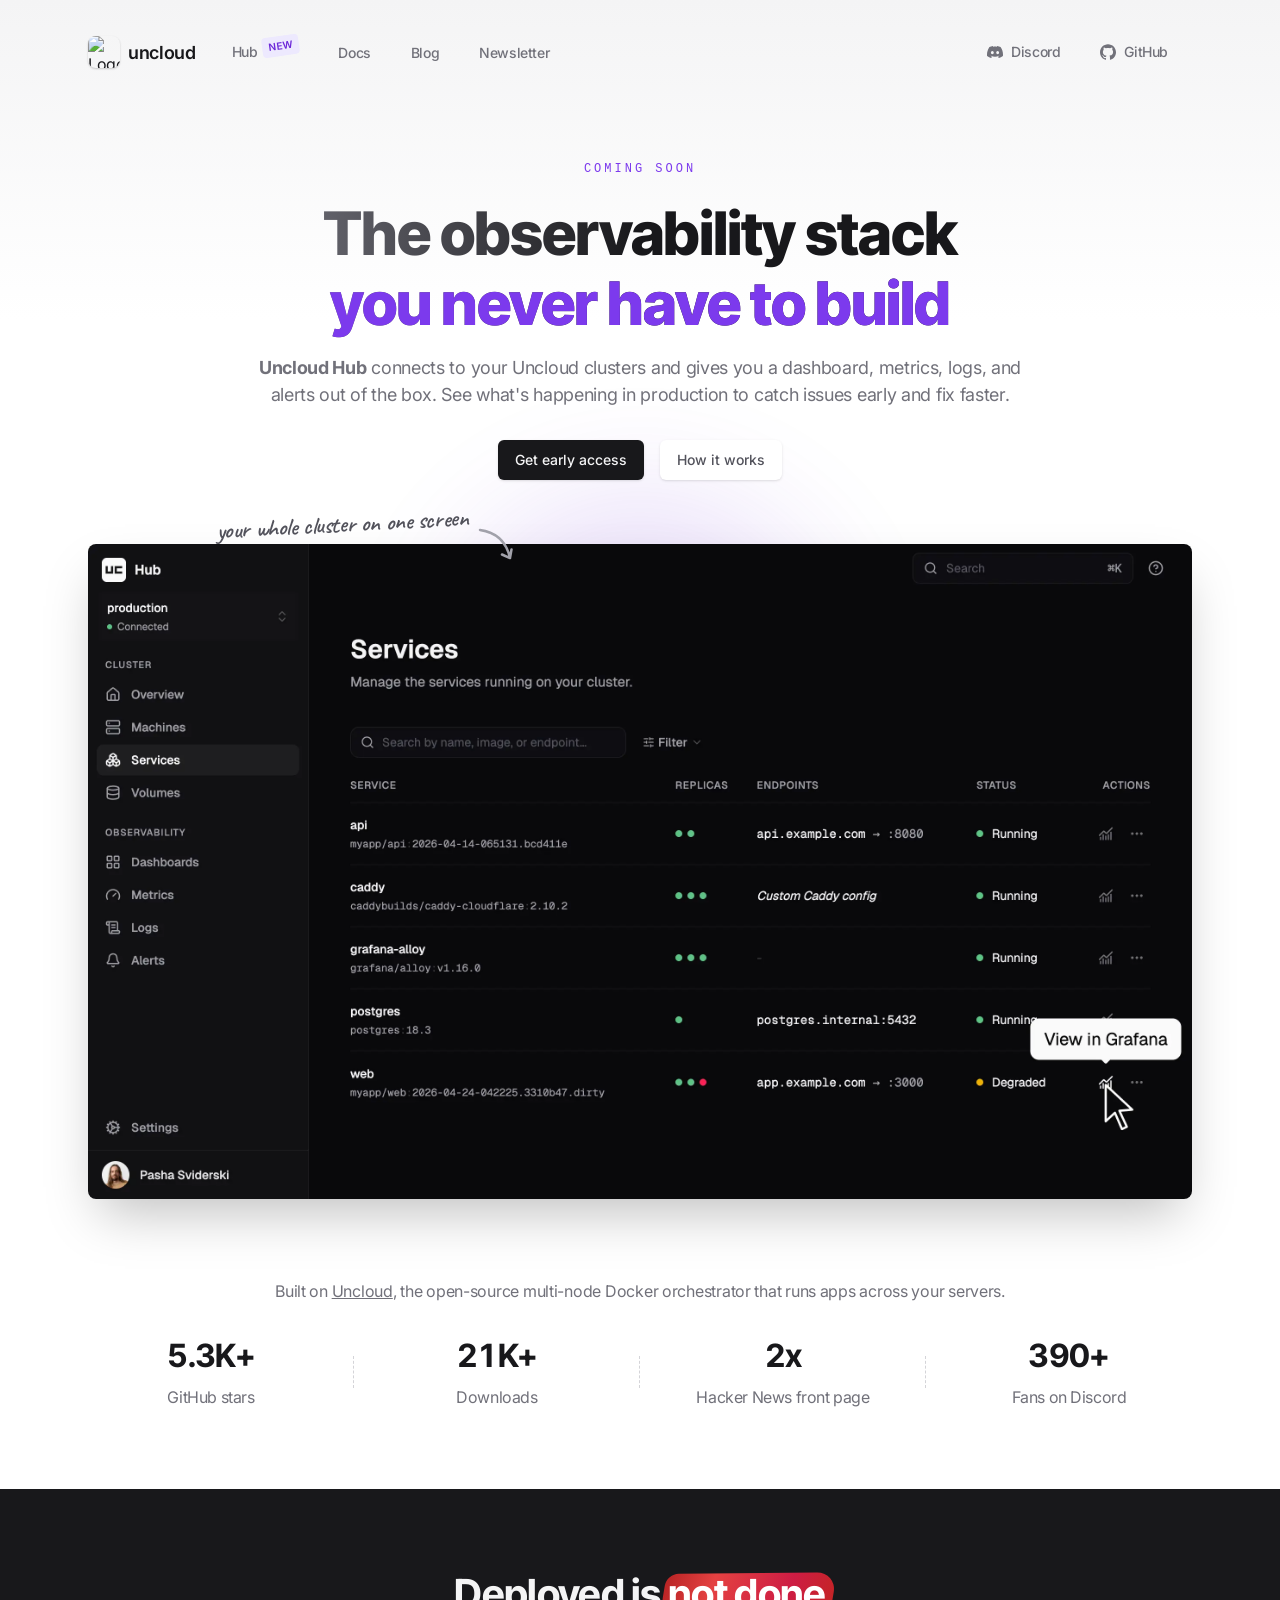
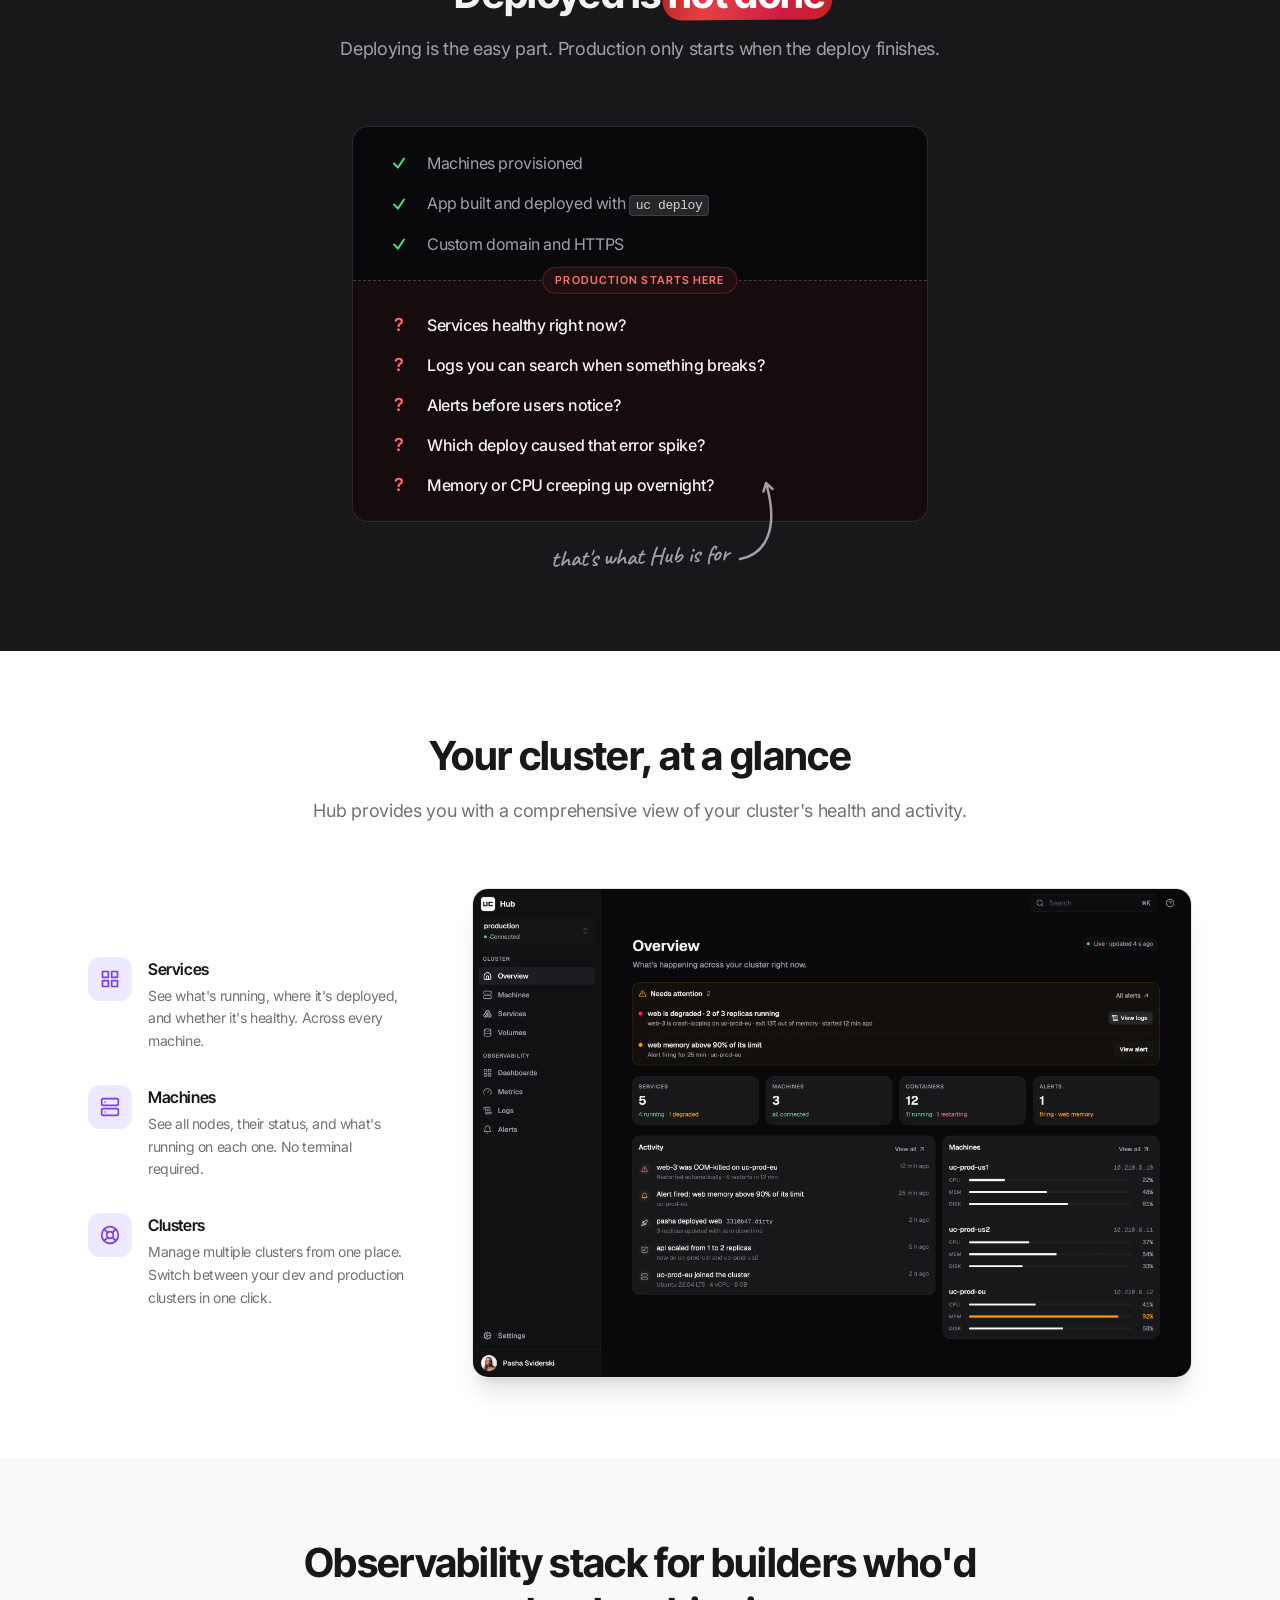
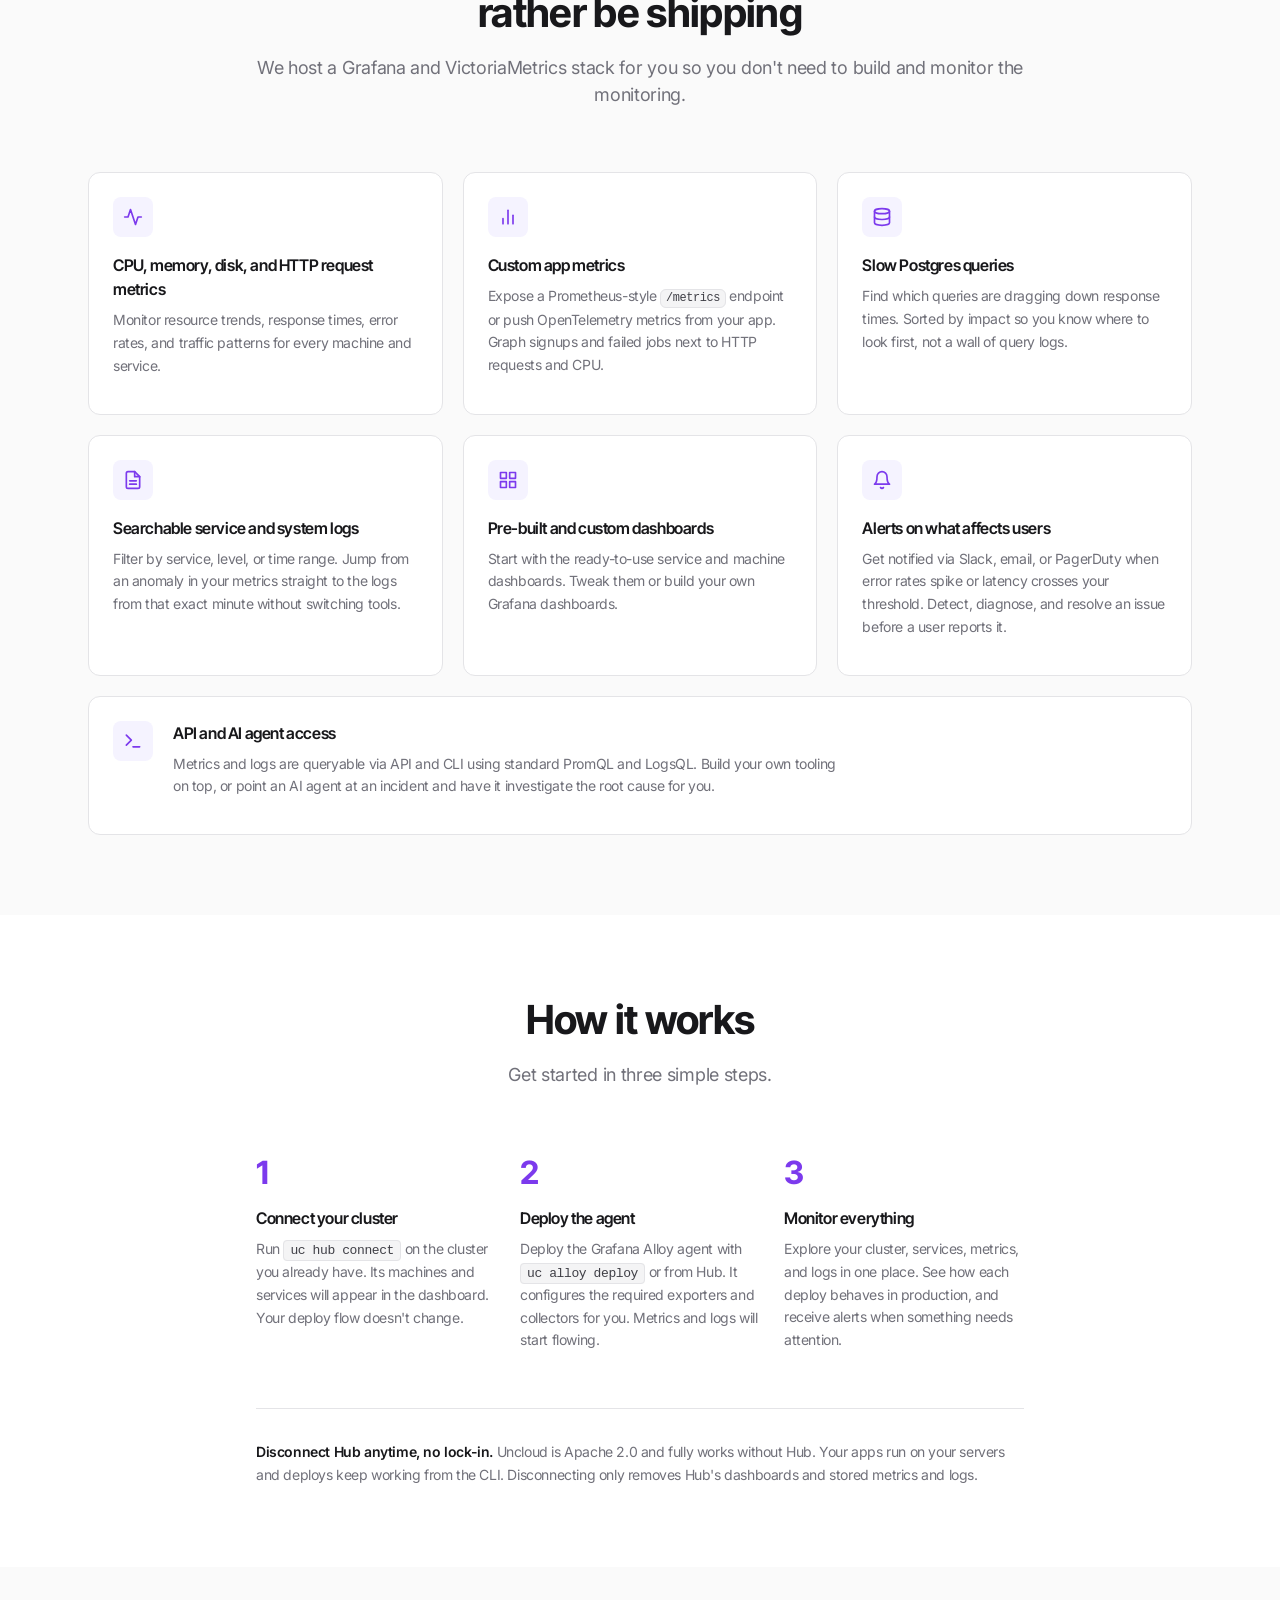
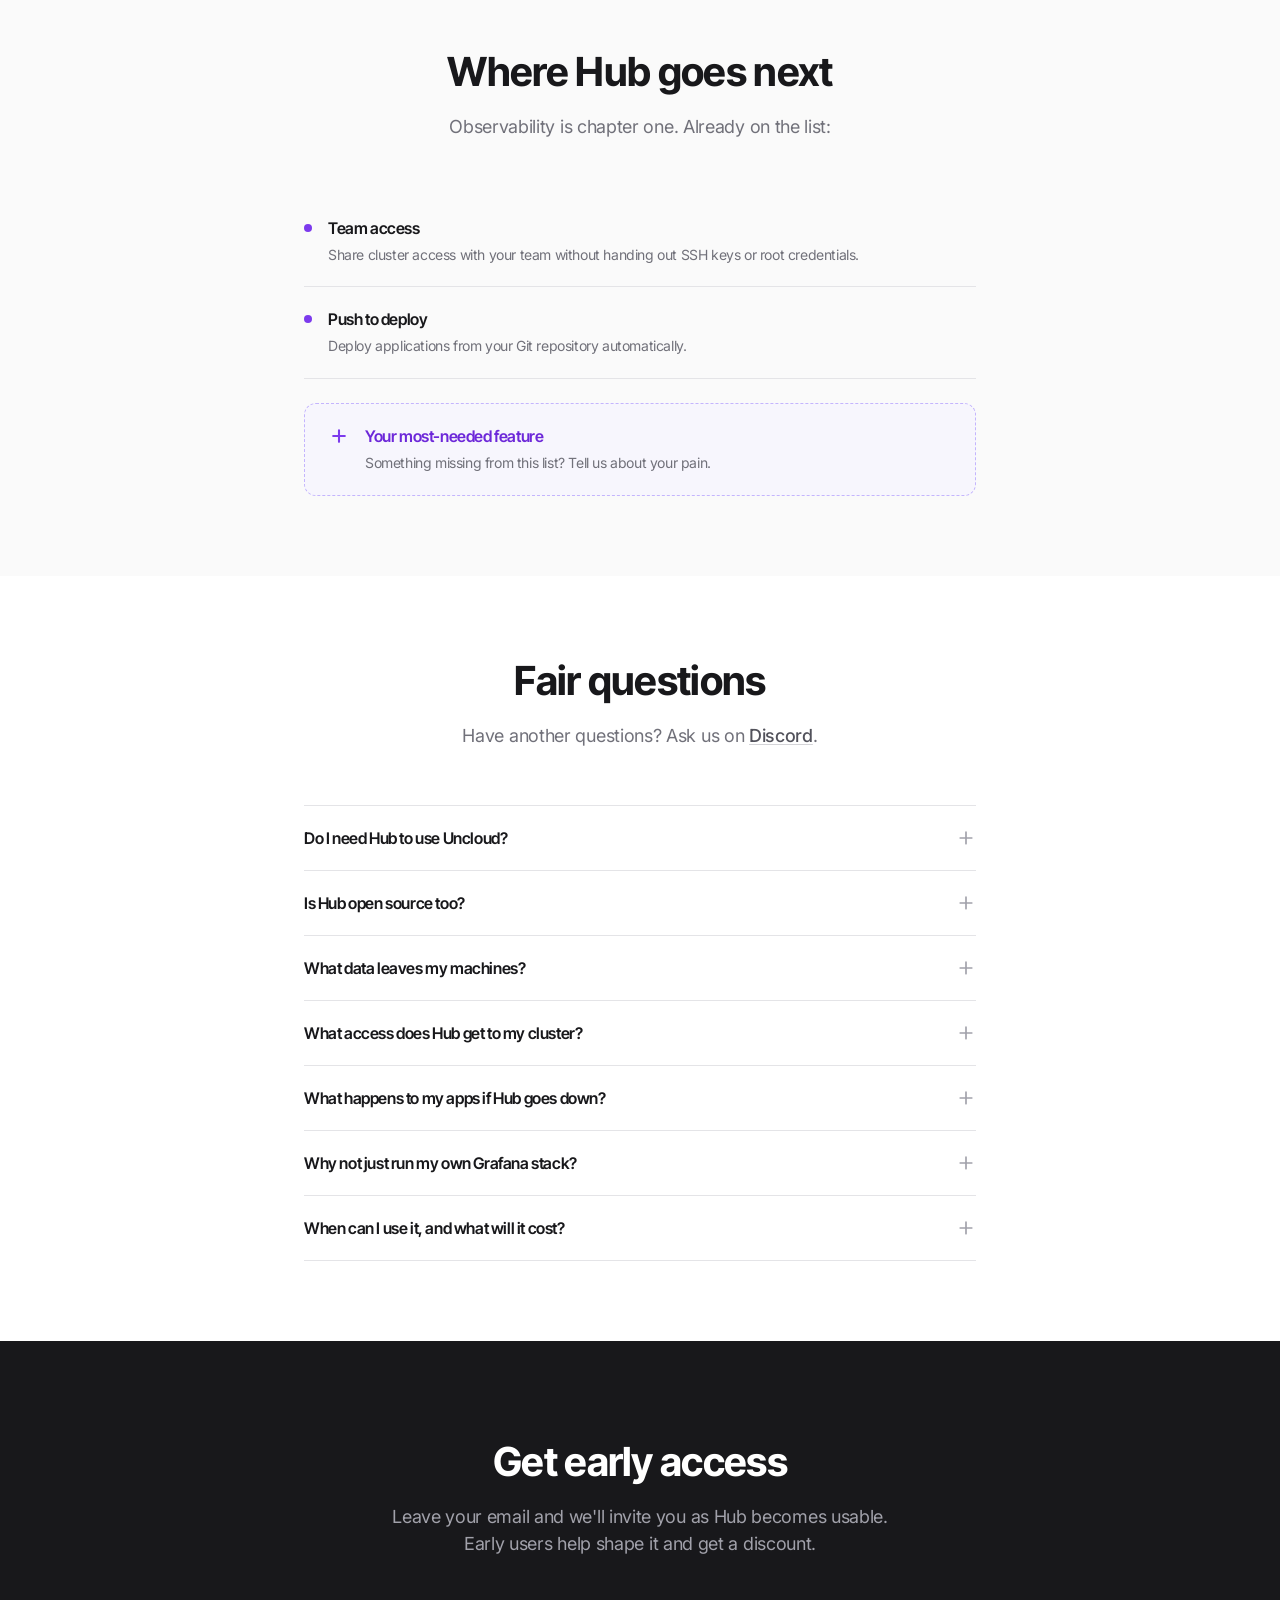
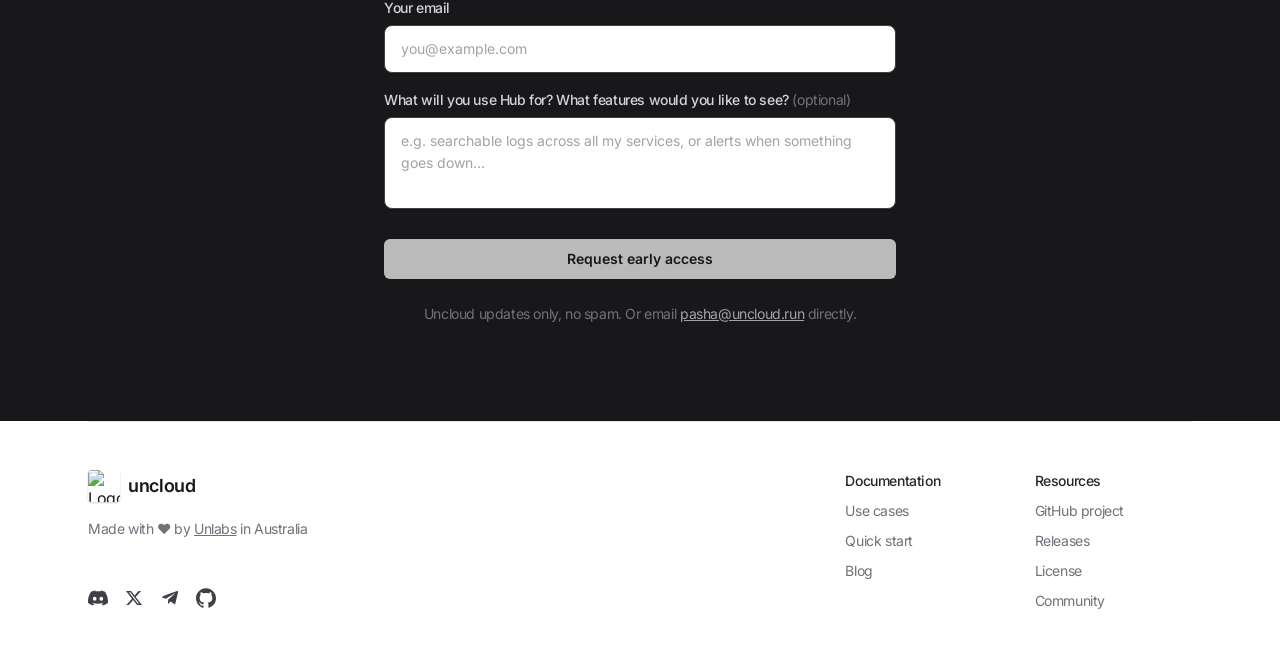
==== commit f8e6d1ca: "website: send Hub early access form submission to posthog" ====
--- a/website/landing/hub.html
+++ b/website/landing/hub.html
@@ -32,6 +32,8 @@
           content="Uncloud Hub will add a dashboard, metrics, logs, and alerts to the Uncloud clusters you already run. Skip the weekend of wiring Prometheus, Loki, and Grafana. Join the early access list.">
     <meta name="twitter:image" content="https://uncloud.run/images/logo-wide.png">
     <meta name="twitter:image:alt" content="Uncloud Hub - Observability for self-hosted apps">
+
+    <script src="./js/posthog.js" defer></script>
 </head>
 
 <body class="font-inter antialiased bg-white text-zinc-900 tracking-tight">
@@ -205,8 +207,7 @@
                            class="group block relative text-center md:px-5 after:hidden md:after:block after:absolute after:right-0 after:top-1/2 after:-translate-y-1/2 after:w-px after:h-8 after:border-l after:border-zinc-300 after:border-dashed last:after:hidden">
                             <h4 class="font-inter-tight text-2xl md:text-3xl font-bold tabular-nums mb-2"><span
                                     x-data="counter(390)" x-text="counterValue">390</span>+</h4>
-                            <p class="text-zinc-500 transition-colors group-hover:text-zinc-800">Discord
-                                members</p>
+                            <p class="text-zinc-500 transition-colors group-hover:text-zinc-800">Fans on Discord</p>
                         </a>
 
                     </div>
@@ -819,7 +820,7 @@
                             </p>
                         </div>
 
-                        <form action="/fill-form" method="POST">
+                        <form id="hub-early-access-form">
                             <div class="mb-4">
                                 <label for="hub-email" class="block text-sm font-medium text-zinc-300 mb-1.5">Your
                                     email</label>
@@ -836,11 +837,38 @@
                                           placeholder="e.g. searchable logs across all my services, or alerts when something goes down..."
                                           class="form-textarea w-full bg-white border-zinc-700 rounded-lg px-4 py-3 text-sm text-zinc-900 resize-none"></textarea>
                             </div>
-                            <button type="submit"
-                                    class="btn text-zinc-900 bg-white hover:bg-zinc-100 w-full shadow font-semibold">
+                            <!-- Disabled until PostHog which processes the submissions is loaded. -->
+                            <button type="submit" disabled
+                                    class="btn text-zinc-900 bg-white hover:bg-zinc-100 w-full shadow font-semibold disabled:opacity-70">
                                 Request early access
                             </button>
                         </form>
+
+                        <!-- Error shown below the form when submissions can't be sent, e.g. PostHog can't be loaded. -->
+                        <p id="hub-form-error" class="hidden text-center text-sm text-red-400 mt-4">
+                            Sorry, the form isn't working. It may be blocked by a browser extension.<br>
+                            Please email
+                            <a href="mailto:pasha@uncloud.run"
+                               class="underline hover:text-red-300 transition">pasha@uncloud.run</a>
+                            or message @psviderski on
+                            <a href="https://uncloud.run/discord" target="_blank" rel="noopener"
+                               class="underline hover:text-red-300 transition">Discord</a>
+                            instead.
+                        </p>
+
+                        <!-- Success message shown in place of the form after submission. -->
+                        <div id="hub-form-success" class="hidden text-center bg-zinc-800 rounded-lg px-6 py-8">
+                            <p class="text-lg font-semibold text-white">You're on the list!</p>
+                            <p class="text-zinc-400 mt-2">
+                                We'll email you an invite as Hub becomes usable. Thanks for helping shape it.
+                            </p>
+                            <p class="text-zinc-400 mt-2">
+                                Meanwhile,
+                                <a href="https://uncloud.run/discord" target="_blank" rel="noopener"
+                                   class="underline text-zinc-300 hover:text-white transition">join our Discord</a>
+                                to follow the development and chat about what you'd like Hub to do.
+                            </p>
+                        </div>
 
                         <p class="text-center text-sm text-zinc-500 mt-6">
                             Uncloud updates only, no spam. Or email
@@ -1085,7 +1113,48 @@
                     this.observer && this.observer.disconnect()
                 },
             }))
-        })
+        });
+
+        // Send early access form submissions to PostHog and show an inline success message.
+        const form = document.getElementById('hub-early-access-form');
+        const formSuccess = document.getElementById('hub-form-success');
+        const formError = document.getElementById('hub-form-error');
+        const submitButton = form.querySelector('button[type="submit"]');
+
+        // The submit button starts disabled and is enabled once PostHog is ready to accept submissions.
+        // If it doesn't load in time, show an error but keep polling in case it loads late.
+        const posthogDeadline = Date.now() + 5000;
+        (function enableFormWhenPostHogLoads() {
+            if (window.posthog && window.posthog.__loaded) {
+                submitButton.disabled = false;
+                formError.classList.add('hidden');
+                return;
+            }
+            if (Date.now() > posthogDeadline) {
+                formError.classList.remove('hidden');
+            }
+            setTimeout(enableFormWhenPostHogLoads, 200);
+        })();
+
+        form.addEventListener('submit', function (e) {
+            e.preventDefault();
+            const email = form.elements.email.value.trim();
+            if (!email) return;
+            try {
+                // Key the person by email so the early access list shows up under People in PostHog.
+                posthog.identify(email, {email: email});
+                posthog.capture('hub_early_access_requested', {
+                    email: email,
+                    message: form.elements.message.value.trim(),
+                });
+            } catch (err) {
+                console.error('Failed to send the form:', err);
+                formError.classList.remove('hidden');
+                return;
+            }
+            form.classList.add('hidden');
+            formSuccess.classList.remove('hidden');
+        });
     })();
 </script>
 
--- a/website/landing/style.css
+++ b/website/landing/style.css
@@ -1215,10 +1215,6 @@
   top: 0.5rem;
 }
 
-.isolate{
-  isolation: isolate;
-}
-
 .z-10{
   z-index: 10;
 }
@@ -2515,6 +2511,29 @@
   line-height: 1.2;
 }
 
+/* A hand-swiped stroke with uneven rounded edges. */
+
+.marker-red {
+  position: relative;
+  white-space: nowrap;
+  color: #fff;
+  isolation: isolate;
+}
+
+.marker-red::before {
+  content: "";
+  position: absolute;
+  z-index: -1;
+  inset: 0.08em -0.18em -0.02em -0.14em;
+  background: linear-gradient(100deg,
+    rgba(220, 38, 38, 0.82) 0%,
+    rgba(239, 68, 68, 0.95) 28%,
+    rgba(225, 29, 72, 0.9) 72%,
+    rgba(220, 38, 38, 0.88) 100%);
+  border-radius: 0.3em 0.5em 0.4em 0.6em;
+  transform: skew(-10deg) rotate(-0.5deg);
+}
+
 .before\:pointer-events-none::before{
   content: var(--tw-content);
   pointer-events: none;
@@ -2692,6 +2711,11 @@
   background-color: rgb(39 39 42 / var(--tw-bg-opacity));
 }
 
+.hover\:text-red-300:hover{
+  --tw-text-opacity: 1;
+  color: rgb(252 165 165 / var(--tw-text-opacity));
+}
+
 .hover\:text-violet-900:hover{
   --tw-text-opacity: 1;
   color: rgb(76 29 149 / var(--tw-text-opacity));
@@ -2803,6 +2827,10 @@
   --tw-ring-offset-width: 2px;
 }
 
+.disabled\:opacity-70:disabled{
+  opacity: 0.7;
+}
+
 .group[open] .group-open\:rotate-45{
   --tw-rotate: 45deg;
   transform: translate(var(--tw-translate-x), var(--tw-translate-y)) rotate(var(--tw-rotate)) skewX(var(--tw-skew-x)) skewY(var(--tw-skew-y)) scaleX(var(--tw-scale-x)) scaleY(var(--tw-scale-y));
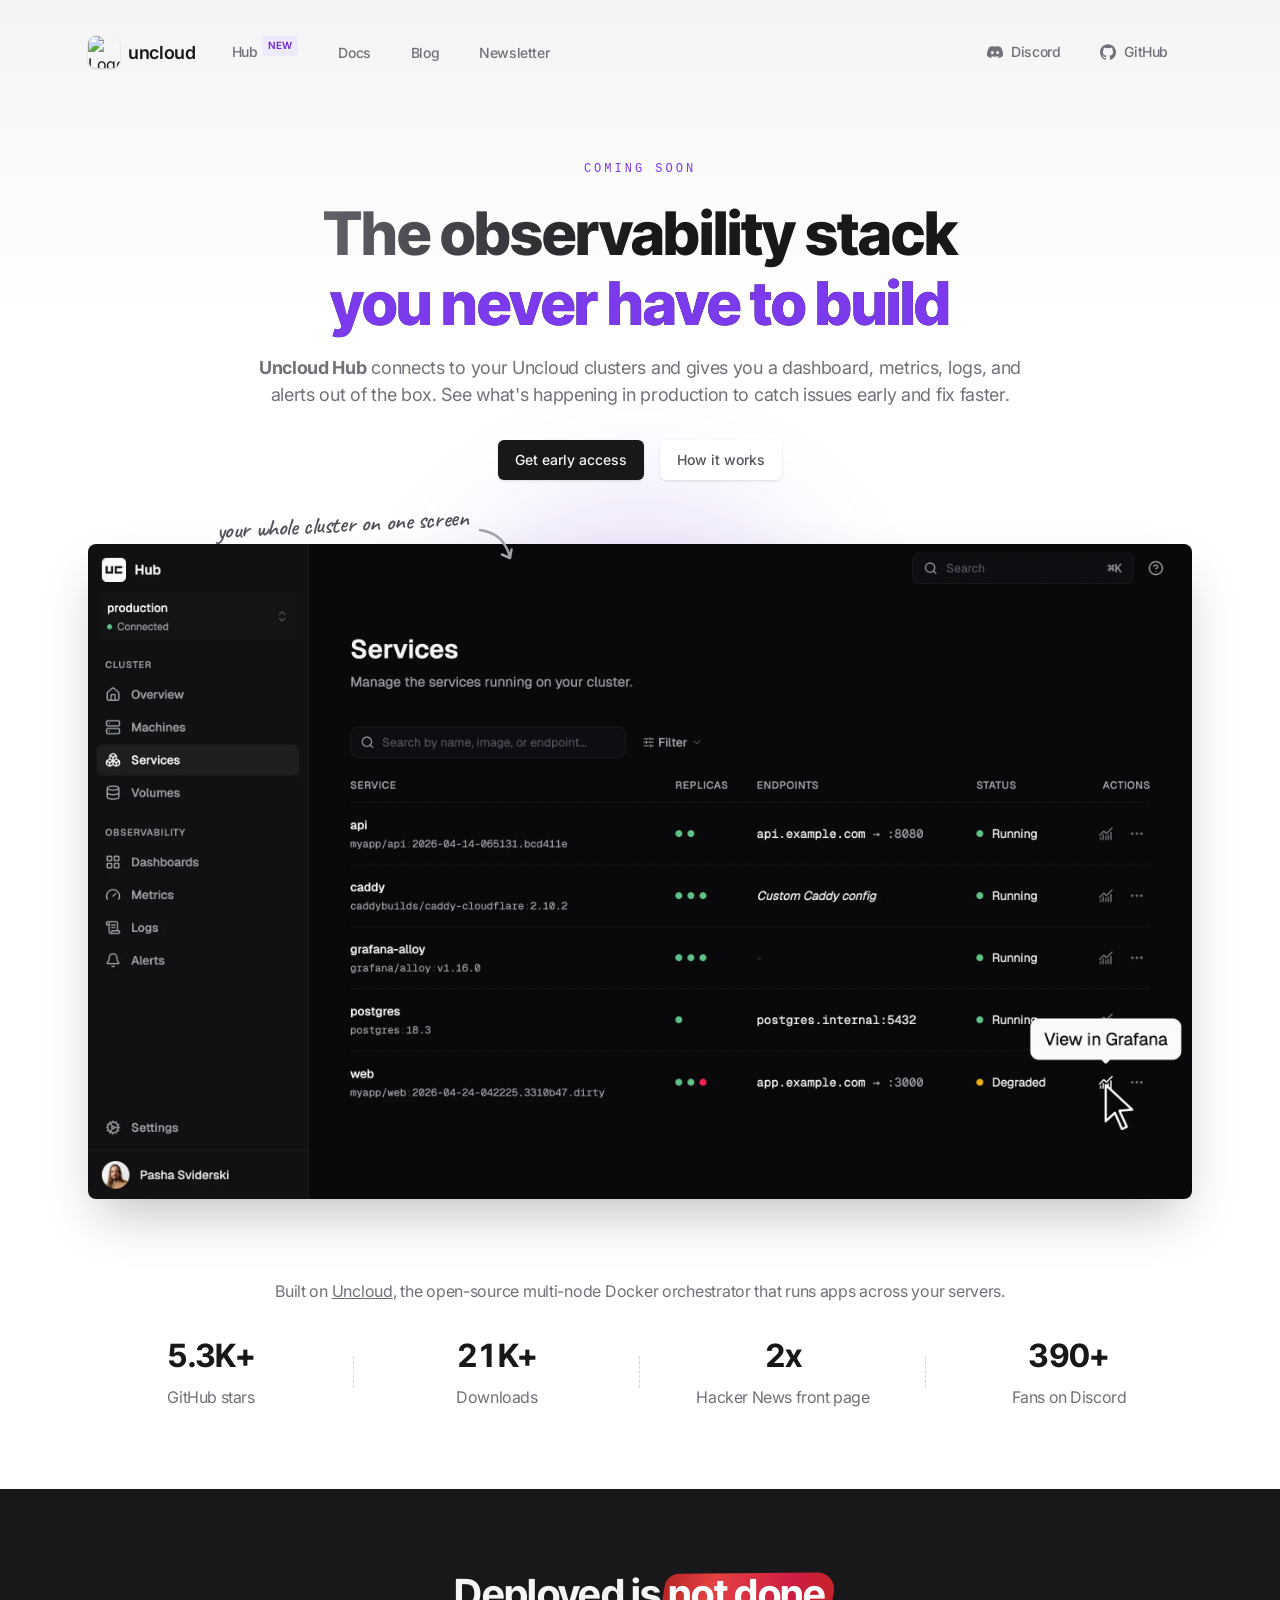
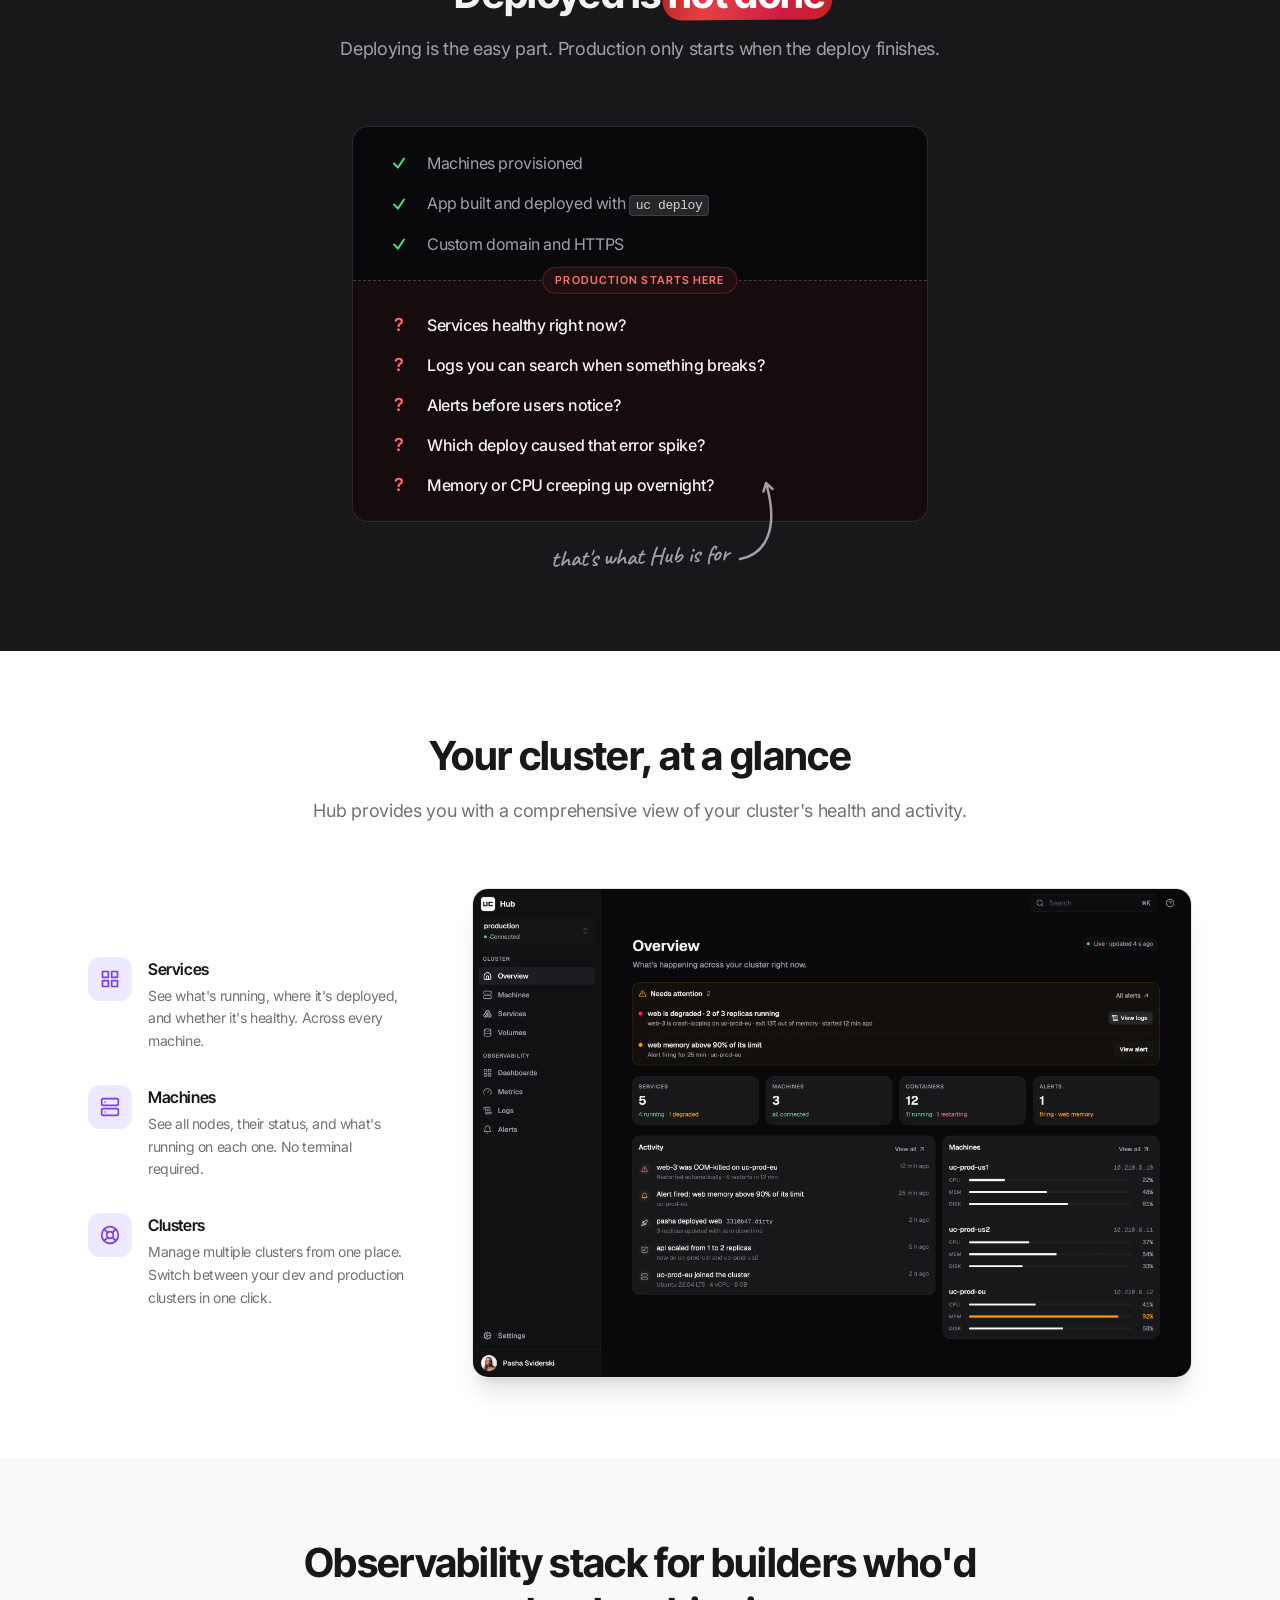
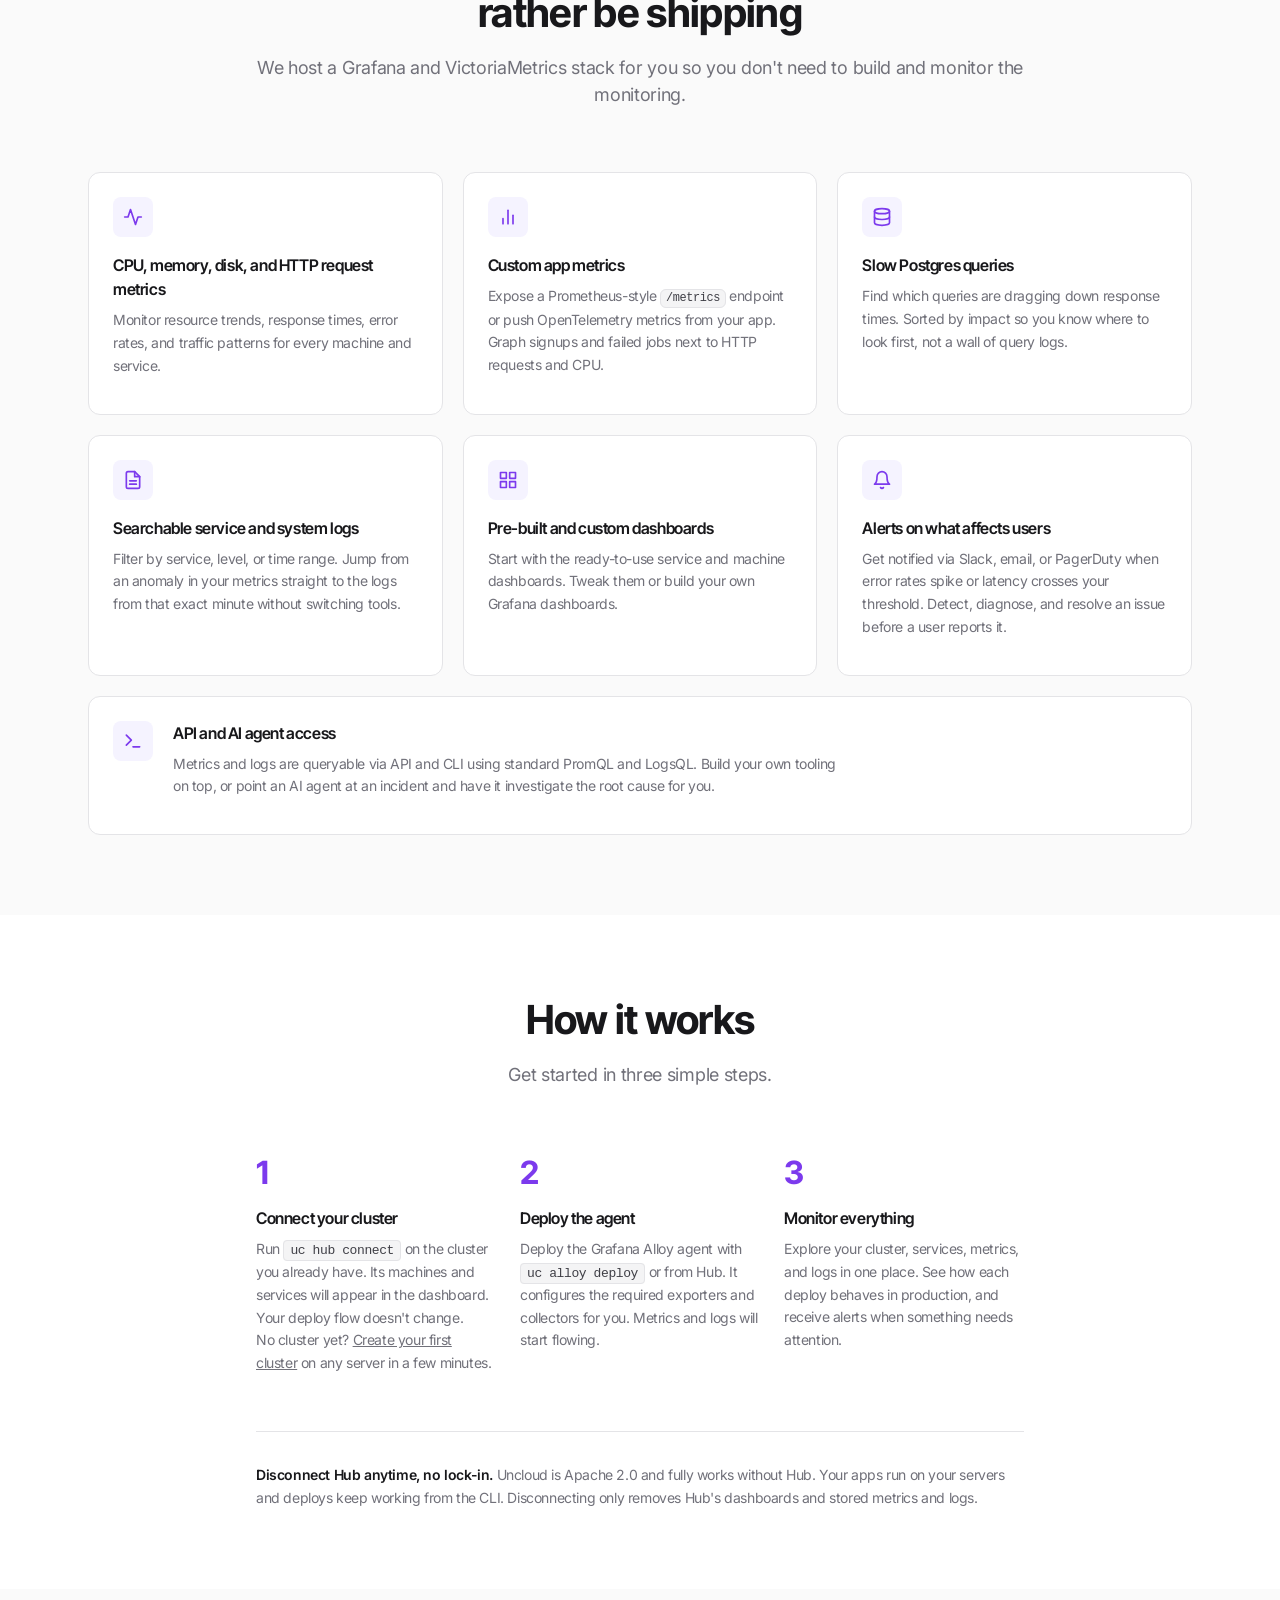
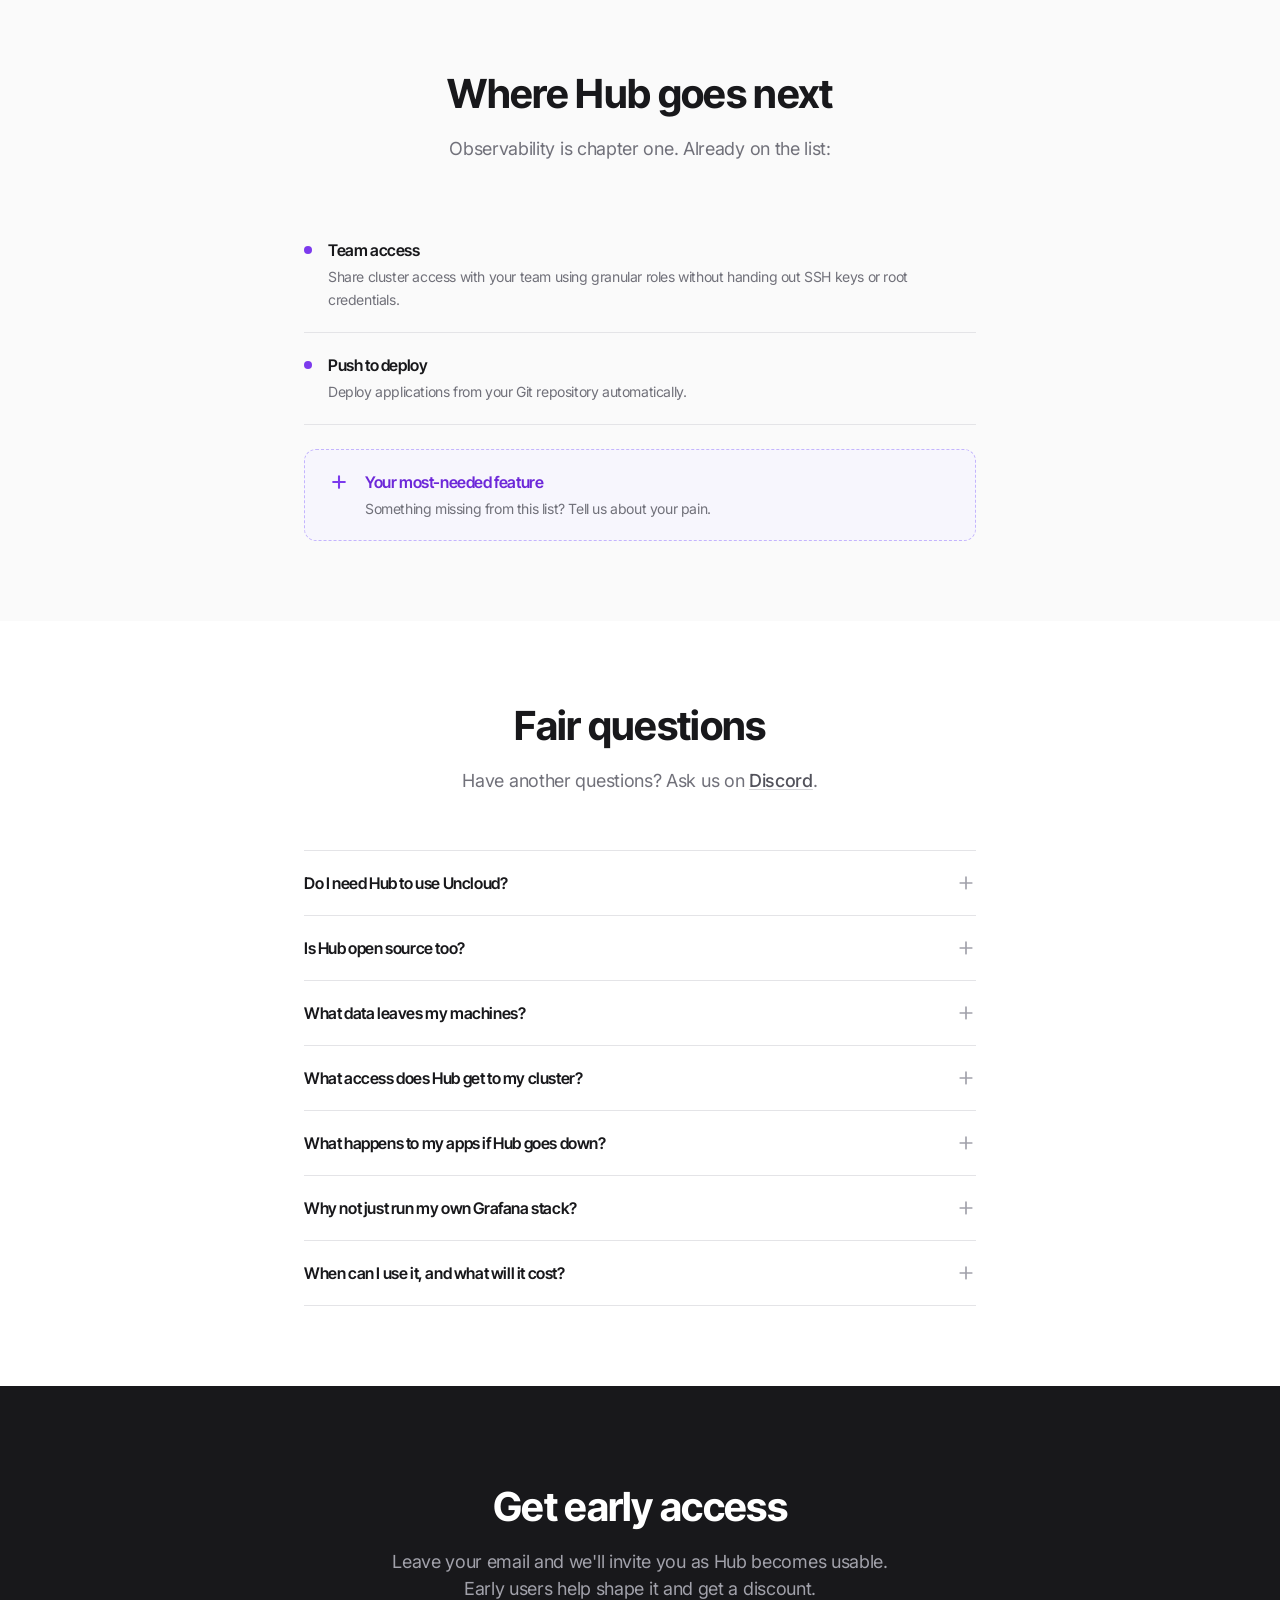
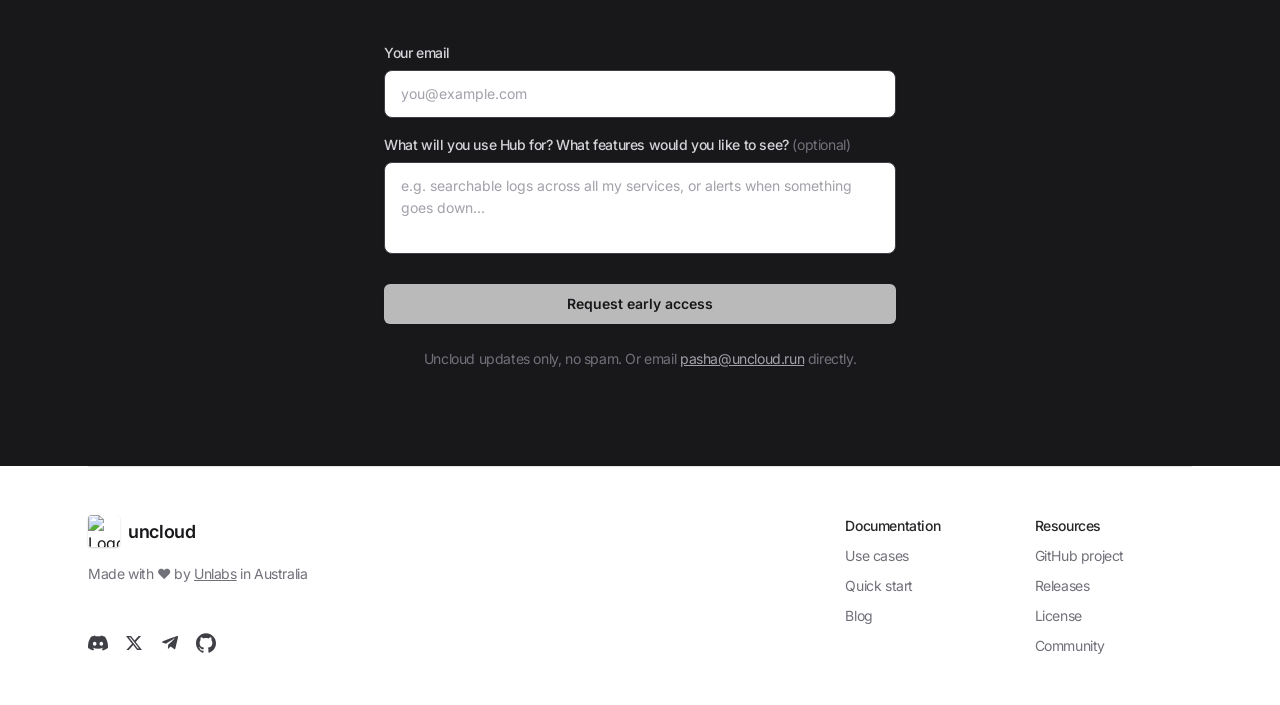
==== commit 5b2823de: "website: update meta/og tags and images" ====
--- a/website/landing/hub.html
+++ b/website/landing/hub.html
@@ -5,20 +5,20 @@
     <meta charset="utf-8">
     <title>Uncloud Hub | The observability stack you never have to build</title>
     <meta name="description"
-          content="Uncloud Hub will add a dashboard, metrics, logs, and alerts to the Uncloud clusters you already run. Skip the weekend of wiring Prometheus, Loki, and Grafana. Join the early access list.">
+          content="Uncloud Hub connects to your Uncloud clusters and gives you a dashboard, metrics, logs, and alerts out of the box. See what's happening in production to catch issues early and fix faster. ">
     <meta name="viewport" content="width=device-width,initial-scale=1">
+    <link rel="canonical" href="https://uncloud.run/hub">
     <link href="./style.css" rel="stylesheet">
     <link rel="apple-touch-icon" href="./images/apple-touch-icon.png" sizes="180x180"/>
     <link rel="icon" type="image/svg+xml" href="./images/logo.svg"/>
     <link rel="alternate icon" type="image/png" href="./images/favicon.png" sizes="96x96"/>
 
     <!-- OpenGraph tags for social media -->
-    <meta property="og:title"
-          content="Uncloud Hub | The observability stack you never have to build"/>
+    <meta property="og:title" content="Uncloud Hub: the observability stack for your Uncloud clusters"/>
     <meta property="og:description"
-          content="Uncloud Hub will add a dashboard, metrics, logs, and alerts to the Uncloud clusters you already run. Skip the weekend of wiring Prometheus, Loki, and Grafana. Join the early access list."/>
-    <meta property="og:image" content="https://uncloud.run/images/logo-wide.png"/>
-    <meta property="og:image:alt" content="Uncloud Hub - Observability for self-hosted apps"/>
+          content="Uncloud Hub connects to your Uncloud clusters and gives you a dashboard, metrics, logs, and alerts out of the box. See what's happening in production to catch issues early and fix faster."/>
+    <meta property="og:image" content="https://uncloud.run/images/og-hub.png"/>
+    <meta property="og:image:alt" content="Uncloud Hub: the observability stack you never have to build"/>
     <meta property="og:url" content="https://uncloud.run/hub"/>
     <meta property="og:type" content="website"/>
     <meta property="og:site_name" content="Uncloud"/>
@@ -26,12 +26,11 @@
     <meta property="twitter:domain" content="uncloud.run">
     <meta property="twitter:url" content="https://uncloud.run/hub">
     <meta name="twitter:card" content="summary_large_image">
-    <meta name="twitter:title"
-          content="Uncloud Hub | The observability stack you never have to build">
+    <meta name="twitter:title" content="Uncloud Hub: the observability stack for your Uncloud clusters">
     <meta name="twitter:description"
-          content="Uncloud Hub will add a dashboard, metrics, logs, and alerts to the Uncloud clusters you already run. Skip the weekend of wiring Prometheus, Loki, and Grafana. Join the early access list.">
-    <meta name="twitter:image" content="https://uncloud.run/images/logo-wide.png">
-    <meta name="twitter:image:alt" content="Uncloud Hub - Observability for self-hosted apps">
+          content="Uncloud Hub connects to your Uncloud clusters and gives you a dashboard, metrics, logs, and alerts out of the box. See what's happening in production to catch issues early and fix faster. ">
+    <meta name="twitter:image" content="https://uncloud.run/images/og-hub.png">
+    <meta name="twitter:image:alt" content="Uncloud Hub: the observability stack you never have to build">
 
     <script src="./js/posthog.js" defer></script>
 </head>
@@ -62,7 +61,7 @@
                             <a class="text-sm font-medium text-zinc-500 hover:text-zinc-900 px-2 sm:px-5 py-2 transition inline-flex items-center"
                                href="/hub">
                                 Hub
-                                <span class="inline-block ml-1 -translate-y-1.5 -rotate-[8deg] text-[10px] font-semibold uppercase tracking-wide text-violet-700 bg-violet-100 px-1.5 py-0.5 rounded">
+                                <span class="inline-block ml-1 -translate-y-1.5 text-[10px] font-semibold uppercase tracking-wide text-violet-700 bg-violet-100 px-1.5 py-0.5 rounded">
                                     New
                                 </span>
                             </a>
@@ -569,6 +568,11 @@
                                 hub connect</code> on the
                                 cluster you already have. Its machines and services will appear in the dashboard. Your
                                 deploy flow doesn't change.
+                                <br>
+                                No cluster yet?
+                                <a class="underline hover:text-zinc-900"
+                                   href="/docs/getting-started/deploy-demo-app">Create your first cluster</a>
+                                on any server in a few minutes.
                             </p>
                         </div>
                         <div class="text-center md:text-left">
@@ -623,8 +627,8 @@
                                       aria-hidden="true"></span>
                                 <div>
                                     <p class="font-inter-tight font-semibold text-zinc-900 mb-1">Team access</p>
-                                    <p class="text-sm text-zinc-500 leading-relaxed">Share cluster access with your team
-                                        without handing out SSH keys or root credentials.</p>
+                                    <p class="text-sm text-zinc-500 leading-relaxed">Share cluster access with your
+                                        team using granular roles without handing out SSH keys or root credentials.</p>
                                 </div>
                             </li>
                             <li class="py-5 border-b border-zinc-200 flex items-start gap-4">
@@ -686,10 +690,10 @@
                                 </summary>
                                 <p class="text-zinc-500 leading-relaxed pb-5">
                                     No. <a class="underline hover:text-zinc-900" href="/">Uncloud</a> is open source
-                                    and fully functional on its own without Hub. You can use
-                                    the CLI to manage your clusters and deploy your apps across servers from Compose
-                                    files. Hub adds a web UI and an observability stack on top so you don't have to
-                                    build and manage it yourself.
+                                    and fully functional on its own without Hub. You can use the CLI to manage your
+                                    clusters and deploy your apps across servers from Compose files. You keep full
+                                    control over your servers. Hub adds a web UI and an observability stack on top so
+                                    you don't have to build and manage one yourself.
                                 </p>
                             </details>
 
@@ -893,7 +897,7 @@
                 <div class="sm:col-span-6 md:col-span-6 lg:col-span-8 max-md:order-1 flex flex-col">
                     <div class="mb-4">
                         <!-- Logo -->
-                        <a class="flex items-center" href="index.html">
+                        <a class="flex items-center" href="/">
                             <img class="w-8 h-8 rounded shadow-sm shadow-zinc-950/20" src="./images/logo.svg"
                                  alt="Logo">
                             <span class="ml-2 font-semibold text-lg text-zinc-900">uncloud</span>
--- a/website/landing/style.css
+++ b/website/landing/style.css
@@ -1540,11 +1540,6 @@
   transform: translate(var(--tw-translate-x), var(--tw-translate-y)) rotate(var(--tw-rotate)) skewX(var(--tw-skew-x)) skewY(var(--tw-skew-y)) scaleX(var(--tw-scale-x)) scaleY(var(--tw-scale-y));
 }
 
-.-rotate-\[8deg\]{
-  --tw-rotate: -8deg;
-  transform: translate(var(--tw-translate-x), var(--tw-translate-y)) rotate(var(--tw-rotate)) skewX(var(--tw-skew-x)) skewY(var(--tw-skew-y)) scaleX(var(--tw-scale-x)) scaleY(var(--tw-scale-y));
-}
-
 .transform{
   transform: translate(var(--tw-translate-x), var(--tw-translate-y)) rotate(var(--tw-rotate)) skewX(var(--tw-skew-x)) skewY(var(--tw-skew-y)) scaleX(var(--tw-scale-x)) scaleY(var(--tw-scale-y));
 }
